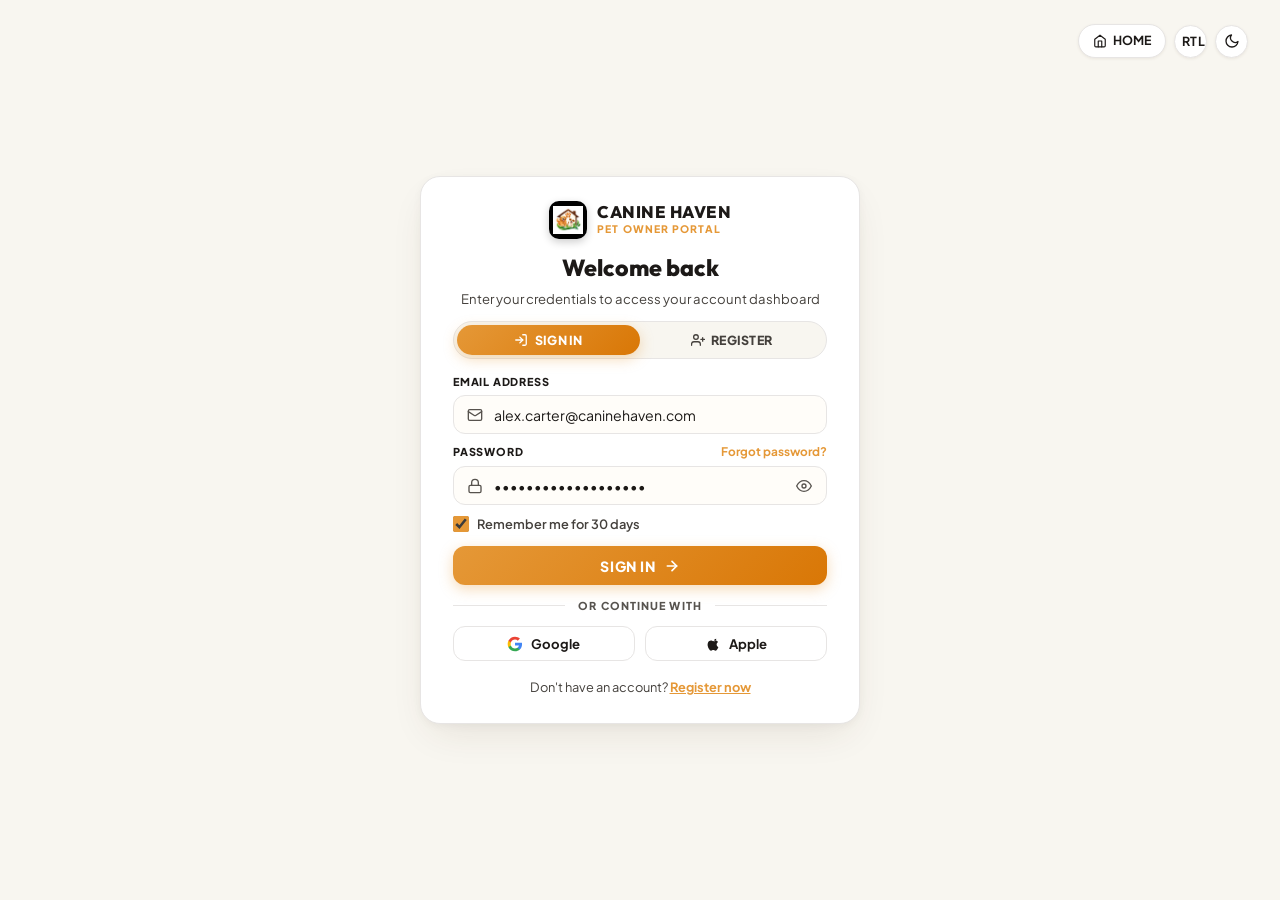
==== login.html @ 54b72112 "first commit" ====
<!DOCTYPE html>
<html lang="en">
<head>
  <meta charset="UTF-8">
  <meta name="viewport" content="width=device-width, initial-scale=1.0">
  <title>Pet Owner Login | Canine Haven Dog Daycare &amp; Boarding Facility</title>
  <meta name="description" content="Log in to the Canine Haven Pet Parent Portal to book daycare and boarding dates, view live webcams, track daily activity updates, and manage payments.">
  <link rel="icon" type="image/png" href="assets/images/logo/favicon.png">

  <!-- Google Fonts -->
  <link rel="preconnect" href="https://fonts.googleapis.com">
  <link rel="preconnect" href="https://fonts.gstatic.com" crossorigin>
  <link href="https://fonts.googleapis.com/css2?family=Outfit:wght@400;500;600;700;800&family=Plus+Jakarta+Sans:wght@400;500;600;700&display=swap" rel="stylesheet">

  <!-- Stylesheets -->
  <link rel="stylesheet" href="assets/css/style.css">
  <link rel="stylesheet" href="assets/css/responsive.css">
</head>
<body class="login-page-body">

  <!-- ==============================================================
       BRANDED PAGE LOADER (Matching Home 1 Exactly)
       ============================================================== -->
  <div id="pageLoader" class="page-loader" aria-hidden="true">
    <div class="loader-inner">
      <div class="loader-logo-wrap">
        <img src="assets/images/logo/logo.png" alt="Canine Haven Brand Logo" class="loader-logo" width="90" height="90">
        <div class="loader-spinner"></div>
      </div>
      <h2 class="loader-title">Canine Haven</h2>
      <p class="loader-subtitle">Pet Owner Portal</p>
    </div>
  </div>

  <!-- Top Right Utility Navigation Pills (Matches Reference Screenshot 1) -->
  <aside class="login-top-bar" aria-label="Quick Navigation">
    <a href="index.html" class="auth-nav-pill" id="loginHomeBtn" aria-label="Return to Homepage">
      <svg viewBox="0 0 24 24" fill="none" stroke="currentColor" stroke-width="2" stroke-linecap="round" stroke-linejoin="round" aria-hidden="true">
        <path d="M3 9l9-7 9 7v11a2 2 0 0 1-2 2H5a2 2 0 0 1-2-2z"></path>
        <polyline points="9 22 9 12 15 12 15 22"></polyline>
      </svg>
      <span>HOME</span>
    </a>
    <button type="button" class="auth-nav-pill rtl-toggle-btn" id="loginRtlToggleBtn" aria-label="Toggle RTL layout direction">
      <svg viewBox="0 0 24 24" fill="none" stroke="currentColor" stroke-width="2" stroke-linecap="round" stroke-linejoin="round" aria-hidden="true">
        <polyline points="16 3 21 8 16 13"></polyline>
        <line x1="21" y1="8" x2="9" y2="8"></line>
        <polyline points="8 21 3 16 8 11"></polyline>
        <line x1="3" y1="16" x2="15" y2="16"></line>
      </svg>
      <span>RTL</span>
    </button>
    <button type="button" class="auth-nav-pill theme-toggle-btn auth-theme-toggle" id="loginThemeToggleBtn" aria-label="Toggle dark mode" aria-pressed="false">
      <svg class="theme-icon icon-sun" viewBox="0 0 24 24" fill="none" stroke="currentColor" stroke-width="2" stroke-linecap="round" stroke-linejoin="round" aria-hidden="true">
        <circle cx="12" cy="12" r="5"></circle>
        <line x1="12" y1="1" x2="12" y2="3"></line>
        <line x1="12" y1="21" x2="12" y2="23"></line>
        <line x1="4.22" y1="4.22" x2="5.64" y2="5.64"></line>
        <line x1="18.36" y1="18.36" x2="19.78" y2="19.78"></line>
        <line x1="1" y1="12" x2="3" y2="12"></line>
        <line x1="21" y1="12" x2="23" y2="12"></line>
      </svg>
      <svg class="theme-icon icon-moon" viewBox="0 0 24 24" fill="none" stroke="currentColor" stroke-width="2" stroke-linecap="round" stroke-linejoin="round" aria-hidden="true">
        <path d="M21 12.79A9 9 0 1 1 11.21 3 7 7 0 0 0 21 12.79z"></path>
      </svg>
    </button>
  </aside>

  <!-- Centered Login Card (Matching Screenshot 1 Model with Canine Haven Theme) -->
  <main class="login-card-container">
    
    <!-- Brand Header -->
    <a href="index.html" class="login-brand-header" aria-label="Canine Haven Homepage">
      <div class="login-brand-icon-wrap">
        <img src="assets/images/logo/logo.png" alt="Canine Haven Brand Logo">
      </div>
      <div class="login-brand-titles">
        <span class="login-brand-name">CANINE HAVEN</span>
        <span class="login-brand-tag">PET OWNER PORTAL</span>
      </div>
    </a>

    <!-- Titles -->
    <h1 class="login-main-title">Welcome back</h1>
    <p class="login-sub-text">Enter your credentials to access your account dashboard</p>

    <!-- Segmented Mode Switcher (Sign In / Register) -->
    <div class="auth-segmented-switcher" role="tablist" aria-label="Authentication Type">
      <button type="button" class="auth-tab-btn active" id="tabSignIn" role="tab" aria-selected="true" aria-controls="panelSignIn">
        <svg viewBox="0 0 24 24" fill="none" stroke="currentColor" stroke-width="2.2" stroke-linecap="round" stroke-linejoin="round" aria-hidden="true">
          <path d="M15 3h4a2 2 0 0 1 2 2v14a2 2 0 0 1-2 2h-4"></path>
          <polyline points="10 17 15 12 10 7"></polyline>
          <line x1="15" y1="12" x2="3" y2="12"></line>
        </svg>
        <span>SIGN IN</span>
      </button>
      <button type="button" class="auth-tab-btn" id="tabRegister" role="tab" aria-selected="false" aria-controls="panelRegister">
        <svg viewBox="0 0 24 24" fill="none" stroke="currentColor" stroke-width="2.2" stroke-linecap="round" stroke-linejoin="round" aria-hidden="true">
          <path d="M16 21v-2a4 4 0 0 0-4-4H5a4 4 0 0 0-4 4v2"></path>
          <circle cx="8.5" cy="7" r="4"></circle>
          <line x1="20" y1="8" x2="20" y2="14"></line>
          <line x1="23" y1="11" x2="17" y2="11"></line>
        </svg>
        <span>REGISTER</span>
      </button>
    </div>

    <!-- 1. SIGN IN FORM PANEL -->
    <div class="auth-form-panel" id="panelSignIn" role="tabpanel" aria-labelledby="tabSignIn">
      <form id="loginForm" action="dashboard.html" method="get">
        
        <!-- Email Input -->
        <div class="auth-field-group">
          <label for="loginEmail" class="auth-field-label">EMAIL ADDRESS</label>
          <div class="auth-input-container">
            <span class="auth-input-icon">
              <svg viewBox="0 0 24 24" fill="none" stroke="currentColor" stroke-width="2" stroke-linecap="round" stroke-linejoin="round" aria-hidden="true">
                <rect x="2" y="4" width="20" height="16" rx="2"></rect>
                <path d="m22 7-8.97 5.7a1.94 1.94 0 0 1-2.06 0L2 7"></path>
              </svg>
            </span>
            <input type="email" id="loginEmail" name="email" class="auth-text-input" placeholder="parent@caninehaven.com" value="alex.carter@caninehaven.com" required autocomplete="email">
          </div>
        </div>

        <!-- Password Input -->
        <div class="auth-field-group" style="margin-top: 0.55rem;">
          <div class="auth-label-row">
            <label for="loginPassword" class="auth-field-label">PASSWORD</label>
            <a href="#forgot" class="auth-field-link" id="forgotPwLink">Forgot password?</a>
          </div>
          <div class="auth-input-container">
            <span class="auth-input-icon">
              <svg viewBox="0 0 24 24" fill="none" stroke="currentColor" stroke-width="2" stroke-linecap="round" stroke-linejoin="round" aria-hidden="true">
                <rect x="3" y="11" width="18" height="11" rx="2" ry="2"></rect>
                <path d="M7 11V7a5 5 0 0 1 10 0v4"></path>
              </svg>
            </span>
            <input type="password" id="loginPassword" name="password" class="auth-text-input" placeholder="••••••••••••" value="goldenRetriever2026" required autocomplete="current-password">
            <button type="button" class="auth-pw-toggle-btn" id="togglePasswordBtn" aria-label="Toggle password visibility">
              <svg viewBox="0 0 24 24" fill="none" stroke="currentColor" stroke-width="2" stroke-linecap="round" stroke-linejoin="round" aria-hidden="true">
                <path d="M1 12s4-8 11-8 11 8 11 8-4 8-11 8-11-8-11-8z"></path>
                <circle cx="12" cy="12" r="3"></circle>
              </svg>
            </button>
          </div>
        </div>

        <!-- Remember Me Checkbox -->
        <div style="margin-top: 0.55rem; margin-bottom: 0.75rem;">
          <label class="auth-remember-row">
            <input type="checkbox" id="rememberMeCheckbox" checked>
            <span>Remember me for 30 days</span>
          </label>
        </div>

        <!-- Submit Button -->
        <button type="submit" class="btn-auth-primary-submit" id="submitLoginBtn">
          <span>SIGN IN</span>
          <svg viewBox="0 0 24 24" fill="none" stroke="currentColor" stroke-width="2.5" stroke-linecap="round" stroke-linejoin="round" aria-hidden="true">
            <line x1="5" y1="12" x2="19" y2="12"></line>
            <polyline points="12 5 19 12 12 19"></polyline>
          </svg>
        </button>

      </form>

      <!-- OR CONTINUE WITH Divider -->
      <div class="auth-divider-line">
        <span>OR CONTINUE WITH</span>
      </div>

      <!-- Social Login Buttons -->
      <div class="auth-social-row">
        <button type="button" class="btn-auth-social" id="btnGoogleAuth" onclick="window.location.href='dashboard.html'">
          <svg viewBox="0 0 24 24" aria-hidden="true">
            <path fill="#4285F4" d="M22.56 12.25c0-.78-.07-1.53-.2-2.25H12v4.26h5.92c-.26 1.37-1.04 2.53-2.21 3.31v2.77h3.57c2.08-1.92 3.28-4.74 3.28-8.09z"/>
            <path fill="#34A853" d="M12 23c2.97 0 5.46-.98 7.28-2.66l-3.57-2.77c-.98.66-2.23 1.06-3.71 1.06-2.86 0-5.29-1.93-6.16-4.53H2.18v2.84C3.99 20.53 7.7 23 12 23z"/>
            <path fill="#FBBC05" d="M5.84 14.09c-.22-.66-.35-1.36-.35-2.09s.13-1.43.35-2.09V7.06H2.18C1.43 8.55 1 10.22 1 12s.43 3.45 1.18 4.94l2.85-2.22.81-.63z"/>
            <path fill="#EA4335" d="M12 5.38c1.62 0 3.06.56 4.21 1.64l3.15-3.15C17.45 2.09 14.97 1 12 1 7.7 1 3.99 3.47 2.18 7.06l3.66 2.84c.87-2.6 3.3-4.52 6.16-4.52z"/>
          </svg>
          <span>Google</span>
        </button>
        <button type="button" class="btn-auth-social" id="btnAppleAuth" onclick="window.location.href='dashboard.html'">
          <svg viewBox="0 0 24 24" fill="currentColor" aria-hidden="true">
            <path d="M18.71 19.5c-.83 1.24-1.71 2.45-3.05 2.47-1.34.03-1.77-.79-3.29-.79-1.53 0-2 .77-3.27.82-1.31.05-2.3-1.32-3.14-2.53C4.25 17 2.94 12.45 4.7 9.39c.87-1.52 2.43-2.48 4.12-2.51 1.28-.02 2.5.87 3.29.87.78 0 2.26-1.07 3.81-.91.65.03 2.47.26 3.64 1.98-.09.06-2.17 1.28-2.15 3.81.03 3.02 2.65 4.03 2.68 4.04-.03.07-.42 1.44-1.38 2.83M15.97 6.84c.62-.75 1.04-1.8 0.93-2.84-.9.04-1.99.6-2.63 1.35-.57.65-1.07 1.72-.94 2.74 1 .08 2.02-.5 2.64-1.25z"/>
          </svg>
          <span>Apple</span>
        </button>
      </div>

      <!-- Bottom Prompt -->
      <div style="text-align: center;">
        <span class="auth-switch-footer-text">Don't have an account? </span>
        <button type="button" class="auth-switch-link" id="toRegisterLink">Register now</button>
      </div>

    </div>

    <!-- 2. REGISTER FORM PANEL -->
    <div class="auth-form-panel is-hidden" id="panelRegister" role="tabpanel" aria-labelledby="tabRegister">
      <form id="registerForm" action="dashboard.html" method="get">
        
        <!-- Parent Full Name -->
        <div class="auth-field-group">
          <label for="regFullName" class="auth-field-label">YOUR FULL NAME</label>
          <div class="auth-input-container">
            <span class="auth-input-icon">
              <svg viewBox="0 0 24 24" fill="none" stroke="currentColor" stroke-width="2" stroke-linecap="round" stroke-linejoin="round" aria-hidden="true">
                <path d="M20 21v-2a4 4 0 0 0-4-4H8a4 4 0 0 0-4 4v2"></path>
                <circle cx="12" cy="7" r="4"></circle>
              </svg>
            </span>
            <input type="text" id="regFullName" name="fullName" class="auth-text-input" placeholder="Alex Carter" value="Alex Carter" required>
          </div>
        </div>

        <!-- Pet Name & Breed -->
        <div class="auth-field-group" style="margin-top: 0.55rem;">
          <label for="regPetDetails" class="auth-field-label">DOG'S NAME &amp; BREED</label>
          <div class="auth-input-container">
            <span class="auth-input-icon">
              <svg viewBox="0 0 24 24" fill="none" stroke="currentColor" stroke-width="2" stroke-linecap="round" stroke-linejoin="round" aria-hidden="true">
                <circle cx="12" cy="12" r="10"></circle>
                <path d="m8 14 2 2 4-4"></path>
              </svg>
            </span>
            <input type="text" id="regPetDetails" name="petDetails" class="auth-text-input" placeholder="e.g. Max (Golden Retriever)" value="Max (Golden Retriever)" required>
          </div>
        </div>

        <!-- Email Address -->
        <div class="auth-field-group" style="margin-top: 0.55rem;">
          <label for="regEmail" class="auth-field-label">EMAIL ADDRESS</label>
          <div class="auth-input-container">
            <span class="auth-input-icon">
              <svg viewBox="0 0 24 24" fill="none" stroke="currentColor" stroke-width="2" stroke-linecap="round" stroke-linejoin="round" aria-hidden="true">
                <rect x="2" y="4" width="20" height="16" rx="2"></rect>
                <path d="m22 7-8.97 5.7a1.94 1.94 0 0 1-2.06 0L2 7"></path>
              </svg>
            </span>
            <input type="email" id="regEmail" name="email" class="auth-text-input" placeholder="alex.carter@caninehaven.com" value="alex.carter@caninehaven.com" required>
          </div>
        </div>

        <!-- Create Password -->
        <div class="auth-field-group" style="margin-top: 0.55rem;">
          <label for="regPassword" class="auth-field-label">CREATE PASSWORD</label>
          <div class="auth-input-container">
            <span class="auth-input-icon">
              <svg viewBox="0 0 24 24" fill="none" stroke="currentColor" stroke-width="2" stroke-linecap="round" stroke-linejoin="round" aria-hidden="true">
                <rect x="3" y="11" width="18" height="11" rx="2" ry="2"></rect>
                <path d="M7 11V7a5 5 0 0 1 10 0v4"></path>
              </svg>
            </span>
            <input type="password" id="regPassword" name="password" class="auth-text-input" placeholder="Minimum 8 characters" value="goldenRetriever2026" required>
          </div>
        </div>

        <!-- Agreement Checkbox -->
        <div style="margin-top: 0.55rem; margin-bottom: 0.75rem;">
          <label class="auth-remember-row">
            <input type="checkbox" id="regTermsCheckbox" checked required>
            <span>I accept Canine Haven Safety &amp; Biosecurity Protocols</span>
          </label>
        </div>

        <!-- Submit Button -->
        <button type="submit" class="btn-auth-primary-submit" id="submitRegisterBtn">
          <span>CREATE ACCOUNT</span>
          <svg viewBox="0 0 24 24" fill="none" stroke="currentColor" stroke-width="2.5" stroke-linecap="round" stroke-linejoin="round" aria-hidden="true">
            <line x1="5" y1="12" x2="19" y2="12"></line>
            <polyline points="12 5 19 12 12 19"></polyline>
          </svg>
        </button>

      </form>

      <!-- Bottom Prompt -->
      <div style="text-align: center; margin-top: 0.65rem;">
        <span class="auth-switch-footer-text">Already registered? </span>
        <button type="button" class="auth-switch-link" id="toSignInLink">Sign in here</button>
      </div>

    </div>

  </main>

  <!-- Global Master JavaScript -->
  <script src="assets/js/main.js"></script>
</body>
</html>
---- assets/css/style.css ----
/* ==========================================================================
   CANINE HAVEN - DOG DAYCARE & BOARDING FACILITY
   Global Design System & Core Styles
   ========================================================================== */

/* --- Custom Variables & Palette --- */
:root {
  /* Brand Core Palette (Derived from official logo) */
  --color-primary: #e59837;
  --color-primary-hover: #d97706;
  --color-primary-light: #fef3c7;
  --color-primary-dark: #b45309;

  --color-secondary: #16a34a;
  --color-secondary-hover: #15803d;
  --color-secondary-light: #dcfce7;
  --color-secondary-dark: #14532d;

  --color-bark: #4a2e1b;
  --color-bark-light: #6b4329;
  --color-bark-dark: #2e1b10;

  /* Neutrals (Light Mode) */
  --bg-page: #fffdf9;
  --bg-surface: #ffffff;
  --bg-surface-alt: #f8f6f0;
  --bg-card: #ffffff;
  --bg-glass: rgba(255, 253, 249, 0.92);

  --text-main: #1c1917;
  --text-muted: #44403c;
  --text-subtle: #57534e;
  --text-inverse: #ffffff;

  --border-light: #e7e5e4;
  --border-subtle: #f5f5f4;
  --border-focus: #e59837;

  /* Shadows */
  --shadow-sm: 0 1px 3px 0 rgba(74, 46, 27, 0.08);
  --shadow-md: 0 4px 16px -2px rgba(74, 46, 27, 0.1), 0 2px 6px -1px rgba(0, 0, 0, 0.04);
  --shadow-lg: 0 12px 28px -4px rgba(74, 46, 27, 0.14), 0 6px 12px -2px rgba(0, 0, 0, 0.06);

  /* Container & Layout Uniformity */
  --container-max-width: 1220px;
  --container-px: 1.5rem;

  /* Dimensions & Spacing */
  --header-height: 68px;
  --radius-sm: 8px;
  --radius-md: 12px;
  --radius-lg: 20px;
  --radius-xl: 28px;
  --radius-full: 9999px;

  /* Typography */
  --font-body: 'Plus Jakarta Sans', system-ui, -apple-system, BlinkMacSystemFont, 'Segoe UI', Roboto, sans-serif;
  --font-heading: 'Outfit', 'Plus Jakarta Sans', system-ui, sans-serif;

  --transition-fast: 0.15s ease;
  --transition-normal: 0.25s ease;
  --transition-smooth: 0.4s cubic-bezier(0.16, 1, 0.3, 1);
}

/* ==========================================================================
   MANDATORY DARK MODE (Must be strictly #000000 background)
   ========================================================================== */
html[data-theme="dark"],
body.dark {
  --bg-page: #000000;
  --bg-surface: #000000;
  --bg-surface-alt: #0a0a0a;
  --bg-card: #0a0a0a;
  --bg-glass: rgba(0, 0, 0, 0.92);

  --text-main: #ffffff;
  --text-muted: #f4f4f5;
  --text-subtle: #d4d4d8;
  --text-inverse: #000000;

  --border-light: #262626;
  --border-subtle: #171717;
  --border-focus: #f59e0b;

  --shadow-sm: 0 1px 3px 0 rgba(0, 0, 0, 0.9);
  --shadow-md: 0 4px 18px rgba(0, 0, 0, 0.95);
  --shadow-lg: 0 12px 36px rgba(0, 0, 0, 0.98);
}

/* CSS Reset & Base */
*,
*::before,
*::after {
  box-sizing: border-box;
  margin: 0;
  padding: 0;
  -webkit-tap-highlight-color: transparent;
}

html {
  font-size: 16px;
  scroll-behavior: smooth;
  -webkit-text-size-adjust: 100%;
  -webkit-tap-highlight-color: transparent;
}

body {
  font-family: var(--font-body);
  background-color: var(--bg-page);
  color: var(--text-main);
  line-height: 1.6;
  min-height: 100vh;
  display: flex;
  flex-direction: column;
  overflow-x: hidden;
  transition: background-color var(--transition-normal), color var(--transition-normal);
  -webkit-tap-highlight-color: transparent;
}

img,
svg {
  display: block;
  max-width: 100%;
  height: auto;
}

a {
  color: inherit;
  text-decoration: none;
  -webkit-tap-highlight-color: transparent;
  outline: none;
  transition: color var(--transition-fast), background-color var(--transition-fast), border-color var(--transition-fast);
}

a:focus {
  outline: none;
}

button {
  font-family: inherit;
  background: none;
  border: none;
  cursor: pointer;
  color: inherit;
  outline: none;
  -webkit-tap-highlight-color: transparent;
}

button:focus,
button:active {
  outline: none !important;
  box-shadow: none;
  -webkit-tap-highlight-color: transparent !important;
}

ul,
ol {
  list-style: none;
}

:focus-visible {
  outline: 2px solid var(--border-focus);
  outline-offset: 3px;
}

/* Layout Container (Identical across Header, All Sections, and Footer) */
.container {
  width: 100%;
  max-width: var(--container-max-width);
  margin-left: auto;
  margin-right: auto;
  padding-left: var(--container-px);
  padding-right: var(--container-px);
}

/* Section Header Typography Helpers */
.section-tag {
  display: inline-flex;
  align-items: center;
  justify-content: center;
  width: fit-content;
  max-width: fit-content;
  gap: 0.4rem;
  padding: 0.35rem 0.85rem;
  border-radius: var(--radius-full);
  font-size: 0.8rem;
  font-weight: 700;
  text-transform: uppercase;
  letter-spacing: 0.08em;
  background-color: rgba(229, 152, 55, 0.12);
  color: var(--color-primary);
  border: 1px solid rgba(229, 152, 55, 0.25);
  margin-bottom: 0.75rem;
  white-space: nowrap;
}

.text-center .section-tag,
.section-header.text-center .section-tag,
.section-header-center .section-tag,
.center-content .section-tag {
  align-self: center !important;
  margin-left: auto !important;
  margin-right: auto !important;
}

.section-tag.green {
  background-color: rgba(22, 163, 74, 0.12);
  color: var(--color-secondary);
  border-color: rgba(22, 163, 74, 0.25);
}

.section-title {
  font-family: var(--font-heading);
  font-size: clamp(1.85rem, 3.2vw, 2.75rem);
  font-weight: 800;
  line-height: 1.2;
  color: var(--text-main);
  letter-spacing: -0.02em;
  margin-bottom: 0.75rem;
}

.section-desc {
  font-size: 1.05rem;
  color: var(--text-muted);
  line-height: 1.65;
  max-width: 620px;
}

/* Buttons */
.btn-primary {
  display: inline-flex;
  align-items: center;
  justify-content: center;
  gap: 0.5rem;
  padding: 0.75rem 1.6rem;
  font-size: 0.95rem;
  font-weight: 700;
  border-radius: var(--radius-full);
  background-color: var(--color-primary);
  color: #ffffff;
  border: 1px solid transparent;
  transition: all var(--transition-fast);
  box-shadow: 0 4px 12px rgba(229, 152, 55, 0.3);
}

.btn-primary:hover {
  background-color: var(--color-primary-hover);
  transform: translateY(-2px);
  box-shadow: 0 6px 18px rgba(229, 152, 55, 0.45);
}

.btn-secondary {
  display: inline-flex;
  align-items: center;
  justify-content: center;
  gap: 0.5rem;
  padding: 0.75rem 1.5rem;
  font-size: 0.95rem;
  font-weight: 700;
  border-radius: var(--radius-full);
  background-color: var(--bg-surface);
  color: var(--text-main);
  border: 1.5px solid var(--border-light);
  transition: all var(--transition-fast);
}

.btn-secondary:hover {
  border-color: var(--color-primary);
  color: var(--color-primary);
  background-color: rgba(229, 152, 55, 0.06);
  transform: translateY(-2px);
}

/* ==========================================================================
   PAGE LOADER
   ========================================================================== */
.page-loader {
  position: fixed;
  inset: 0;
  z-index: 9999;
  background-color: var(--bg-page);
  display: flex;
  flex-direction: column;
  align-items: center;
  justify-content: center;
  transition: opacity 0.4s ease, visibility 0.4s ease;
}

.page-loader.fade-out {
  opacity: 0;
  visibility: hidden;
  pointer-events: none;
}

.loader-inner {
  display: flex;
  flex-direction: column;
  align-items: center;
  text-align: center;
  gap: 1rem;
}

.loader-logo-wrap {
  position: relative;
  width: 90px;
  height: 90px;
}

.loader-logo {
  width: 100%;
  height: 100%;
  object-fit: contain;
  animation: loaderPulse 1.8s ease-in-out infinite;
}

.loader-spinner {
  position: absolute;
  inset: -6px;
  border: 3px solid rgba(229, 152, 55, 0.15);
  border-top-color: var(--color-primary);
  border-radius: 50%;
  animation: loaderSpin 1s linear infinite;
}

.loader-title {
  font-family: var(--font-heading);
  font-size: 1.25rem;
  font-weight: 800;
  color: var(--text-main);
  letter-spacing: -0.01em;
}

.loader-subtitle {
  font-size: 0.8rem;
  color: var(--text-muted);
  font-weight: 600;
  letter-spacing: 0.05em;
  text-transform: uppercase;
}

@keyframes loaderPulse {

  0%,
  100% {
    transform: scale(1);
  }

  50% {
    transform: scale(1.06);
  }
}

@keyframes loaderSpin {
  to {
    transform: rotate(360deg);
  }
}

/* ==========================================================================
   FIXED SLIM HEADER (Compact, Single-Line, Desktop + Mobile)
   ========================================================================== */
.site-header {
  position: fixed;
  top: 0;
  left: 0;
  right: 0;
  height: var(--header-height);
  background-color: var(--bg-glass);
  backdrop-filter: blur(12px);
  -webkit-backdrop-filter: blur(12px);
  border-bottom: 1px solid var(--border-light);
  z-index: 1000;
  transition: background-color var(--transition-normal), border-color var(--transition-normal), box-shadow var(--transition-normal);
}

.site-header.scrolled {
  box-shadow: var(--shadow-sm);
}

.header-container {
  display: flex;
  align-items: center;
  justify-content: space-between;
  height: 100%;
  gap: 1rem;
  max-width: 1240px;
}

/* Brand Identity */
.brand-identity {
  display: flex;
  align-items: center;
  gap: 0.65rem;
  flex-shrink: 0;
}

.brand-logo-img {
  width: 40px;
  height: 40px;
  object-fit: contain;
  border-radius: 8px;
}

.brand-text {
  display: flex;
  flex-direction: column;
}

.brand-name {
  font-family: var(--font-heading);
  font-size: 1.12rem;
  font-weight: 800;
  line-height: 1.15;
  color: var(--text-main);
  white-space: nowrap;
}

.brand-tagline {
  font-size: 0.66rem;
  font-weight: 700;
  color: var(--color-primary);
  text-transform: uppercase;
  letter-spacing: 0.06em;
  white-space: nowrap;
}

/* Navigation - Exactly 6 items on 1 line */
.primary-nav {
  display: flex;
  align-items: center;
}

.nav-list {
  display: flex;
  align-items: center;
  gap: 0.2rem;
  white-space: nowrap;
}

.nav-link {
  font-size: 0.88rem;
  font-weight: 600;
  color: var(--text-muted);
  padding: 0.45rem 0.65rem;
  border-radius: var(--radius-sm);
  display: inline-flex;
  align-items: center;
  gap: 0.25rem;
  transition: color var(--transition-fast), background-color var(--transition-fast);
}

.nav-link:hover,
.nav-link.active {
  color: var(--color-primary-dark);
  background-color: rgba(229, 152, 55, 0.08);
}

html[data-theme="dark"] .nav-link:hover,
html[data-theme="dark"] .nav-link.active {
  color: var(--color-primary);
  background-color: rgba(229, 152, 55, 0.15);
}

/* Home Click-Only Dropdown */
.nav-item-dropdown {
  position: relative;
}

.dropdown-trigger {
  font-size: 0.88rem;
  font-weight: 600;
  color: var(--text-muted);
  padding: 0.45rem 0.65rem;
  border-radius: var(--radius-sm);
  display: inline-flex;
  align-items: center;
  gap: 0.3rem;
  transition: color var(--transition-fast), background-color var(--transition-fast);
}

.dropdown-trigger:hover,
.dropdown-trigger[aria-expanded="true"],
.dropdown-trigger.active {
  color: var(--color-primary-dark);
  background-color: rgba(229, 152, 55, 0.08);
  font-weight: 700;
}

.dropdown-trigger.active {
  color: var(--color-primary);
}

.dropdown-trigger.active .dropdown-chevron {
  color: var(--color-primary);
}

html[data-theme="dark"] .dropdown-trigger:hover,
html[data-theme="dark"] .dropdown-trigger[aria-expanded="true"],
html[data-theme="dark"] .dropdown-trigger.active {
  color: var(--color-primary);
  background-color: rgba(229, 152, 55, 0.15);
  font-weight: 700;
}

html[data-theme="dark"] .dropdown-trigger.active .dropdown-chevron {
  color: var(--color-primary);
}

.dropdown-chevron {
  width: 14px;
  height: 14px;
  stroke-width: 2.5;
  transition: transform var(--transition-fast);
}

.dropdown-trigger[aria-expanded="true"] .dropdown-chevron {
  transform: rotate(180deg);
}

.dropdown-menu {
  position: absolute;
  top: calc(100% + 8px);
  left: 0;
  min-width: 210px;
  background-color: var(--bg-card);
  border: 1px solid var(--border-light);
  border-radius: var(--radius-md);
  box-shadow: var(--shadow-lg);
  padding: 0.5rem;
  opacity: 0;
  visibility: hidden;
  transform: translateY(6px);
  transition: opacity var(--transition-fast), transform var(--transition-fast), visibility var(--transition-fast);
  z-index: 1010;
}

.dropdown-menu.is-open {
  opacity: 1;
  visibility: visible;
  transform: translateY(0);
}

.dropdown-item {
  display: flex;
  align-items: center;
  justify-content: space-between;
  padding: 0.6rem 0.85rem;
  font-size: 0.875rem;
  font-weight: 600;
  color: var(--text-main);
  border-radius: var(--radius-sm);
  transition: background-color var(--transition-fast), color var(--transition-fast);
}

.dropdown-item:hover,
.dropdown-item.active {
  background-color: rgba(229, 152, 55, 0.1);
  color: var(--color-primary);
  font-weight: 700;
}

html[data-theme="dark"] .dropdown-item:hover,
html[data-theme="dark"] .dropdown-item.active {
  background-color: rgba(229, 152, 55, 0.2);
  color: #fbbf24;
}

.dropdown-item .badge {
  font-size: 0.7rem;
  font-weight: 700;
  padding: 0.15rem 0.45rem;
  border-radius: 4px;
  background-color: var(--color-secondary-light);
  color: var(--color-secondary-dark);
}

html[data-theme="dark"] .dropdown-item .badge {
  background-color: rgba(22, 163, 74, 0.25);
  color: #4ade80;
}

/* Header Actions */
.header-actions {
  display: flex;
  align-items: center;
  gap: 0.45rem;
  flex-shrink: 0;
}

.theme-toggle-btn,
.rtl-toggle-btn {
  display: inline-flex;
  align-items: center;
  justify-content: center;
  width: 35px;
  height: 35px;
  border-radius: var(--radius-full);
  border: 1px solid var(--border-light);
  background-color: var(--bg-surface);
  color: var(--text-main);
  cursor: pointer;
  outline: none;
  -webkit-tap-highlight-color: transparent;
  transition: all var(--transition-fast);
  flex-shrink: 0;
  padding: 0;
}

.theme-toggle-btn:focus,
.theme-toggle-btn:active,
.rtl-toggle-btn:focus,
.rtl-toggle-btn:active {
  outline: none !important;
  box-shadow: none !important;
  -webkit-tap-highlight-color: transparent !important;
}

.theme-toggle-btn:hover,
.rtl-toggle-btn:hover {
  border-color: var(--color-primary);
  color: var(--color-primary);
  background-color: rgba(229, 152, 55, 0.08);
}

.rtl-toggle-btn {
  font-size: 0.75rem;
  font-weight: 800;
  letter-spacing: 0.05em;
}

.theme-icon {
  width: 18px;
  height: 18px;
}

.icon-sun {
  display: none;
}

.icon-moon {
  display: block;
}

html[data-theme="dark"] .icon-sun {
  display: block;
}

html[data-theme="dark"] .icon-moon {
  display: none;
}

/* Login Button (Compact Secondary Pill) */
.btn-login {
  display: inline-flex;
  align-items: center;
  gap: 0.35rem;
  padding: 0.35rem 0.72rem;
  height: 34px;
  font-size: 0.8rem;
  font-weight: 600;
  border-radius: var(--radius-full);
  background-color: var(--bg-surface-alt);
  color: var(--text-main);
  border: 1px solid var(--border-light);
  transition: all var(--transition-fast);
  white-space: nowrap;
  text-decoration: none;
  flex-shrink: 0;
}

.btn-login:hover {
  background-color: var(--border-light);
  color: var(--color-primary-dark);
  border-color: var(--color-primary-light);
  transform: translateY(-1px);
}

html[data-theme="dark"] .btn-login {
  background-color: rgba(255, 255, 255, 0.06);
  border-color: rgba(255, 255, 255, 0.12);
  color: #ffffff;
}

html[data-theme="dark"] .btn-login:hover {
  background-color: rgba(255, 255, 255, 0.12);
  color: var(--color-primary);
  border-color: var(--color-primary);
}

.btn-login svg {
  width: 14px;
  height: 14px;
  color: var(--color-primary);
}

/* Primary Header CTA Button ("Book a Stay") */
.btn-header-cta {
  display: inline-flex;
  align-items: center;
  gap: 0.4rem;
  padding: 0.4rem 0.95rem;
  height: 35px;
  font-size: 0.82rem;
  font-weight: 700;
  border-radius: var(--radius-full);
  background-color: var(--color-primary);
  color: #ffffff;
  border: 1px solid transparent;
  transition: all var(--transition-fast);
  white-space: nowrap;
  text-decoration: none;
  box-shadow: 0 2px 8px rgba(229, 152, 55, 0.28);
  flex-shrink: 0;
}

.btn-header-cta:hover {
  background-color: var(--color-primary-hover);
  color: #ffffff;
  transform: translateY(-1px);
  box-shadow: 0 4px 12px rgba(229, 152, 55, 0.42);
}

.btn-header-cta svg {
  width: 15px;
  height: 15px;
}

/* Mobile Toggle Hamburger Button */
.mobile-menu-btn {
  display: none;
  align-items: center;
  justify-content: center;
  width: 40px;
  height: 40px;
  border-radius: var(--radius-md);
  border: 1px solid var(--border-light);
  background-color: var(--bg-surface);
  color: var(--text-main);
  cursor: pointer;
  outline: none;
  -webkit-tap-highlight-color: transparent;
  -webkit-touch-callout: none;
  user-select: none;
  -webkit-user-select: none;
  transition: background-color var(--transition-fast), border-color var(--transition-fast), color var(--transition-fast), transform var(--transition-fast);
}

.mobile-menu-btn:focus,
.mobile-menu-btn:focus-visible,
.mobile-menu-btn:active {
  outline: none !important;
  box-shadow: none !important;
  -webkit-tap-highlight-color: transparent !important;
}

.mobile-menu-btn:hover {
  background-color: var(--bg-surface-alt);
  border-color: var(--color-primary);
  color: var(--color-primary);
}

.mobile-menu-btn:active {
  background-color: var(--bg-surface-alt);
  transform: scale(0.95);
}

.mobile-menu-btn[aria-expanded="true"] {
  border-color: var(--color-primary);
  color: var(--color-primary);
}

.hamburger-line {
  width: 20px;
  height: 2px;
  background-color: currentColor;
  transition: transform 0.25s ease, opacity 0.25s ease;
  position: relative;
}

.hamburger-line::before,
.hamburger-line::after {
  content: '';
  position: absolute;
  left: 0;
  width: 20px;
  height: 2px;
  background-color: currentColor;
  transition: transform 0.25s ease;
}

.hamburger-line::before {
  top: -6px;
}

.hamburger-line::after {
  bottom: -6px;
}

.mobile-menu-btn[aria-expanded="true"] .hamburger-line {
  background-color: transparent;
}

.mobile-menu-btn[aria-expanded="true"] .hamburger-line::before {
  transform: translateY(6px) rotate(45deg);
}

.mobile-menu-btn[aria-expanded="true"] .hamburger-line::after {
  transform: translateY(-6px) rotate(-45deg);
}

/* ==========================================================================
   MOBILE MENU DRAWER
   ========================================================================== */
.mobile-drawer-backdrop {
  position: fixed;
  inset: 0;
  background-color: rgba(0, 0, 0, 0.65);
  backdrop-filter: blur(4px);
  z-index: 1050;
  opacity: 0;
  visibility: hidden;
  transition: opacity 0.3s ease, visibility 0.3s ease;
}

.mobile-drawer-backdrop.is-open {
  opacity: 1;
  visibility: visible;
}

.mobile-drawer {
  position: fixed;
  top: 0;
  right: 0;
  width: 100%;
  max-width: 320px;
  height: 100%;
  height: 100dvh;
  max-height: 100dvh;
  background-color: var(--bg-surface);
  border-left: 1px solid var(--border-light);
  z-index: 1060;
  display: flex;
  flex-direction: column;
  transform: translateX(100%);
  transition: transform 0.35s cubic-bezier(0.16, 1, 0.3, 1);
  overflow-y: auto;
  overscroll-behavior: contain;
  -webkit-overflow-scrolling: touch;
}

html.menu-open,
body.menu-open {
  overflow: hidden !important;
  touch-action: none;
}

.mobile-drawer.is-open {
  transform: translateX(0);
}

.mobile-drawer-header {
  padding: 0.75rem 1rem;
  border-bottom: 1px solid var(--border-light);
  display: flex;
  align-items: center;
  justify-content: space-between;
  flex-shrink: 0;
}

.mobile-drawer-brand {
  display: flex;
  align-items: center;
  gap: 0.55rem;
}

.mobile-drawer-brand .brand-logo-img {
  width: 32px;
  height: 32px;
}

.mobile-drawer-brand .brand-name {
  font-size: 1rem;
  font-weight: 800;
  line-height: 1.15;
}

.mobile-drawer-brand .brand-tagline {
  font-size: 0.65rem;
  letter-spacing: 0.04em;
  font-weight: 700;
}

.mobile-drawer-close {
  width: 32px;
  height: 32px;
  border-radius: 50%;
  display: flex;
  align-items: center;
  justify-content: center;
  border: 1px solid var(--border-light);
  color: var(--text-muted);
  cursor: pointer;
  outline: none;
  -webkit-tap-highlight-color: transparent;
  transition: all var(--transition-fast);
}

.mobile-drawer-close:focus,
.mobile-drawer-close:active {
  outline: none !important;
  box-shadow: none !important;
  -webkit-tap-highlight-color: transparent !important;
}

.mobile-drawer-close:hover {
  background-color: var(--bg-surface-alt);
  color: var(--color-primary);
  border-color: var(--color-primary);
}

.mobile-drawer-close:active {
  transform: scale(0.92);
}

.mobile-drawer-body {
  padding: 0.65rem 1rem 0.85rem;
  display: flex;
  flex-direction: column;
  justify-content: space-between;
  gap: 0.5rem;
  flex: 1;
  min-height: 0;
}

.mobile-nav-list {
  display: flex;
  flex-direction: column;
  gap: 0.15rem;
  margin: 0;
  padding: 0;
  list-style: none;
}

.mobile-nav-link {
  display: flex;
  align-items: center;
  justify-content: space-between;
  padding: 0.45rem 0.75rem;
  font-size: 0.92rem;
  font-weight: 600;
  color: var(--text-main);
  border-radius: var(--radius-sm);
  transition: background-color var(--transition-fast), color var(--transition-fast);
}

.mobile-nav-link:hover,
.mobile-nav-link.active {
  background-color: rgba(229, 152, 55, 0.1);
  color: var(--color-primary);
}

.mobile-drawer .dash-menu-link {
  display: flex;
  align-items: center;
  justify-content: space-between;
  padding: 0.45rem 0.75rem;
  font-size: 0.88rem;
  font-weight: 700;
  color: var(--text-main);
  border-radius: var(--radius-md);
  text-decoration: none;
  transition: all var(--transition-fast);
}

.mobile-drawer .dash-menu-link:hover,
.mobile-drawer .dash-menu-link.active {
  background-color: rgba(229, 152, 55, 0.12);
  color: var(--color-primary);
}

html[data-theme="dark"] .mobile-drawer .dash-menu-link {
  color: #e5e5e5;
}

html[data-theme="dark"] .mobile-drawer .dash-menu-link:hover,
html[data-theme="dark"] .mobile-drawer .dash-menu-link.active {
  background-color: rgba(229, 152, 55, 0.2);
  color: #fbbf24;
}

.mobile-accordion-header {
  display: flex;
  align-items: center;
  justify-content: space-between;
  width: 100%;
  padding: 0.45rem 0.75rem;
  font-size: 0.92rem;
  font-weight: 600;
  color: var(--text-main);
  border-radius: var(--radius-sm);
  background: transparent;
  border: none;
  cursor: pointer;
  transition: background-color var(--transition-fast), color var(--transition-fast);
}

.mobile-accordion-header:hover,
.mobile-accordion-header.active {
  background-color: rgba(229, 152, 55, 0.1);
  color: var(--color-primary);
  font-weight: 700;
}

.mobile-accordion-header.active .mobile-accordion-chevron {
  color: var(--color-primary);
}

html[data-theme="dark"] .mobile-accordion-header:hover,
html[data-theme="dark"] .mobile-accordion-header.active {
  background-color: rgba(229, 152, 55, 0.2);
  color: #fbbf24;
}

.mobile-accordion-chevron {
  width: 15px;
  height: 15px;
  transition: transform var(--transition-fast);
}

.mobile-accordion-header[aria-expanded="true"] .mobile-accordion-chevron {
  transform: rotate(180deg);
}

.mobile-accordion-content {
  display: none;
  flex-direction: column;
  gap: 0.15rem;
  padding-left: 0.75rem;
  margin-top: 0.15rem;
}

.mobile-accordion-content.is-open {
  display: flex;
}

.mobile-sub-link {
  padding: 0.35rem 0.65rem;
  font-size: 0.85rem;
  font-weight: 500;
  color: var(--text-muted);
  border-radius: var(--radius-sm);
  transition: all var(--transition-fast);
}

.mobile-sub-link:hover,
.mobile-sub-link.active {
  color: var(--color-primary);
  background-color: rgba(229, 152, 55, 0.12);
  font-weight: 700;
}

html[data-theme="dark"] .mobile-sub-link.active {
  color: #fbbf24;
  background-color: rgba(229, 152, 55, 0.2);
}

.mobile-drawer-controls {
  padding-top: 0.5rem;
  border-top: 1px solid var(--border-light);
  display: flex;
  flex-direction: column;
  gap: 0.25rem;
  flex-shrink: 0;
}

.mobile-control-row {
  display: flex;
  align-items: center;
  justify-content: space-between;
  padding: 0.18rem 0;
}

.mobile-control-label {
  font-size: 0.82rem;
  font-weight: 600;
  color: var(--text-muted);
}

.mobile-drawer-controls .theme-toggle-btn {
  width: 32px;
  height: 32px;
  min-height: 32px;
  padding: 0;
}

.mobile-drawer-controls .rtl-toggle-btn {
  min-height: 28px;
  height: 28px;
  padding: 0 0.65rem;
  font-size: 0.75rem;
}

.mobile-drawer-actions {
  display: flex;
  flex-direction: column;
  gap: 0.35rem;
  margin-top: 0.4rem;
}

.mobile-btn-cta {
  width: 100%;
  display: flex;
  align-items: center;
  justify-content: center;
  gap: 0.45rem;
  padding: 0.45rem 0.85rem;
  height: 38px;
  min-height: 38px;
  font-size: 0.88rem;
  font-weight: 700;
  border-radius: var(--radius-md);
  background-color: var(--color-primary);
  color: #ffffff;
  text-decoration: none;
  box-shadow: 0 2px 8px rgba(229, 152, 55, 0.25);
}

.mobile-btn-cta:hover {
  background-color: var(--color-primary-hover);
  color: #ffffff;
}

.mobile-btn-login {
  width: 100%;
  display: flex;
  align-items: center;
  justify-content: center;
  gap: 0.4rem;
  padding: 0.4rem 0.85rem;
  height: 36px;
  min-height: 36px;
  font-size: 0.82rem;
  font-weight: 600;
  border-radius: var(--radius-md);
  background-color: var(--bg-surface-alt);
  border: 1px solid var(--border-light);
  color: var(--text-main);
  text-decoration: none;
}

.mobile-btn-login:hover {
  background-color: var(--border-light);
  color: var(--color-primary);
}

@media (max-height: 720px) {
  .mobile-drawer-header {
    padding: 0.55rem 0.85rem;
  }
  .mobile-drawer-body {
    padding: 0.45rem 0.85rem;
    gap: 0.3rem;
  }
  .mobile-nav-list {
    gap: 0.1rem;
  }
  .mobile-nav-link,
  .mobile-accordion-header {
    padding: 0.32rem 0.65rem;
    font-size: 0.85rem;
  }
  .mobile-drawer-controls {
    padding-top: 0.35rem;
    gap: 0.15rem;
  }
  .mobile-control-row {
    padding: 0.1rem 0;
  }
  .mobile-drawer-actions {
    margin-top: 0.25rem;
    gap: 0.25rem;
  }
  .mobile-btn-cta {
    height: 35px;
    min-height: 35px;
    font-size: 0.82rem;
    padding: 0.35rem 0.75rem;
  }
  .mobile-btn-login {
    height: 32px;
    min-height: 32px;
    font-size: 0.78rem;
    padding: 0.3rem 0.75rem;
  }
}

/* ==========================================================================
   HOME 1: SECTION 1 - HERO SECTION (Asymmetric High Impact)
   ========================================================================== */
.hero-section {
  padding-top: calc(var(--header-height) + 2rem);
  padding-bottom: 3.5rem;
  position: relative;
  overflow: hidden;
}

.hero-grid {
  display: grid;
  grid-template-columns: 1.15fr 0.85fr;
  align-items: center;
  gap: 3rem;
}

.hero-copy {
  display: flex;
  flex-direction: column;
  align-items: flex-start;
}

.hero-badge-live {
  display: inline-flex;
  align-items: center;
  gap: 0.5rem;
  padding: 0.35rem 0.9rem;
  border-radius: var(--radius-full);
  background-color: rgba(22, 163, 74, 0.12);
  color: var(--color-secondary);
  border: 1px solid rgba(22, 163, 74, 0.25);
  font-size: 0.825rem;
  font-weight: 700;
  letter-spacing: 0.04em;
  margin-bottom: 1.25rem;
}

.pulse-dot {
  width: 8px;
  height: 8px;
  border-radius: 50%;
  background-color: var(--color-secondary);
  box-shadow: 0 0 0 0 rgba(22, 163, 74, 0.7);
  animation: pulseDot 2s infinite;
}

@keyframes pulseDot {
  0% {
    transform: scale(0.95);
    box-shadow: 0 0 0 0 rgba(22, 163, 74, 0.7);
  }

  70% {
    transform: scale(1);
    box-shadow: 0 0 0 8px rgba(22, 163, 74, 0);
  }

  100% {
    transform: scale(0.95);
    box-shadow: 0 0 0 0 rgba(22, 163, 74, 0);
  }
}

.hero-title {
  font-family: var(--font-heading);
  font-size: clamp(2.25rem, 4.4vw, 3.6rem);
  font-weight: 800;
  line-height: 1.12;
  letter-spacing: -0.025em;
  color: var(--text-main);
  margin-bottom: 1.25rem;
}

.hero-title .highlight {
  color: var(--color-primary);
}

.hero-subtitle {
  font-size: 1.125rem;
  color: var(--text-muted);
  line-height: 1.6;
  max-width: 540px;
  margin-bottom: 2rem;
}

/* Hero Quick Booking Bar */
.hero-booking-bar {
  width: 100%;
  max-width: 630px;
  background-color: var(--bg-surface);
  border: 1.5px solid var(--border-light);
  border-radius: 20px;
  padding: 0.65rem 0.85rem 0.65rem 1.15rem;
  box-shadow: 0 12px 32px -4px rgba(74, 46, 27, 0.08), 0 4px 12px rgba(0, 0, 0, 0.04);
  display: flex;
  align-items: center;
  justify-content: space-between;
  gap: 0.85rem;
  margin-top: 0.5rem;
  margin-bottom: 2.75rem;
  position: relative;
  z-index: 5;
  transition: box-shadow 0.2s, border-color 0.2s;
}

.hero-booking-bar:hover {
  border-color: rgba(229, 152, 55, 0.4);
  box-shadow: 0 16px 36px -4px rgba(74, 46, 27, 0.12), 0 6px 16px rgba(0, 0, 0, 0.06);
}

html[data-theme="dark"] .hero-booking-bar {
  background-color: #0d0d0d;
  border-color: #262626;
  box-shadow: 0 12px 32px rgba(0, 0, 0, 0.85);
}

html[data-theme="dark"] .hero-booking-bar:hover {
  border-color: #f59e0b;
}

.booking-input-group {
  flex: 1;
  min-width: 0;
  display: flex;
  flex-direction: column;
  justify-content: center;
  padding: 0.35rem 0.85rem 0.35rem 0;
  border-right: 1px solid var(--border-light);
}

.booking-input-group:nth-child(2) {
  padding-left: 0.85rem;
  border-right: none;
}

[dir="rtl"] .booking-input-group {
  border-right: none;
  border-left: 1px solid var(--border-light);
  padding: 0.35rem 0 0.35rem 0.85rem;
}

[dir="rtl"] .booking-input-group:nth-child(2) {
  padding-right: 0.85rem;
  padding-left: 0;
  border-left: none;
}

html[data-theme="dark"] .booking-input-group {
  border-color: #262626;
}

.booking-label {
  font-size: 0.72rem;
  font-weight: 800;
  text-transform: uppercase;
  color: var(--color-primary-hover);
  letter-spacing: 0.06em;
  line-height: 1;
  margin-bottom: 0.35rem;
}

html[data-theme="dark"] .booking-label {
  color: #fbbf24;
}

.booking-select,
.booking-input {
  font-family: var(--font-body);
  font-size: 0.95rem;
  font-weight: 700;
  color: var(--text-main);
  background: transparent;
  border: none;
  outline: none;
  cursor: pointer;
  padding: 0.2rem 1.4rem 0.2rem 0;
  width: 100%;
  white-space: nowrap;
  overflow: hidden;
  text-overflow: ellipsis;
  appearance: none;
  -webkit-appearance: none;
  -moz-appearance: none;
  background-image: url("data:image/svg+xml,%3Csvg xmlns='http://www.w3.org/2000/svg' width='14' height='14' viewBox='0 0 24 24' fill='none' stroke='%23e59837' stroke-width='2.5' stroke-linecap='round' stroke-linejoin='round'%3E%3Cpolyline points='6 9 12 15 18 9'%3E%3C/polyline%3E%3C/svg%3E");
  background-repeat: no-repeat;
  background-position: right 2px center;
  background-size: 13px;
}

[dir="rtl"] .booking-select,
[dir="rtl"] .booking-input {
  padding: 0.2rem 0 0.2rem 1.4rem;
  background-position: left 2px center;
}

.booking-select option {
  background-color: var(--bg-card);
  color: var(--text-main);
  padding: 0.5rem;
}

html[data-theme="dark"] .booking-select option {
  background-color: #171717;
  color: #ffffff;
}

.btn-hero-book {
  flex-shrink: 0;
  height: 50px;
  padding: 0 1.6rem;
  border-radius: 14px;
  background-color: var(--color-primary);
  background-image: linear-gradient(135deg, #f97316 0%, #ea580c 100%);
  color: #ffffff;
  font-weight: 700;
  font-size: 0.95rem;
  display: inline-flex;
  align-items: center;
  justify-content: center;
  gap: 0.45rem;
  border: none;
  cursor: pointer;
  box-shadow: 0 4px 14px rgba(234, 88, 12, 0.35);
  transition: all var(--transition-fast);
  text-decoration: none;
}

.btn-hero-book:hover {
  transform: translateY(-2px);
  box-shadow: 0 8px 22px rgba(234, 88, 12, 0.45);
}

[dir="rtl"] .btn-hero-book svg {
  transform: scaleX(-1);
}

/* Hero Trust Stats (generously separated from booking bar) */
.hero-trust-row {
  display: flex;
  align-items: center;
  gap: 2.25rem;
  margin-top: 0.25rem;
  padding-top: 0.25rem;
}

.trust-item {
  display: flex;
  flex-direction: column;
}

.trust-number {
  font-family: var(--font-heading);
  font-size: 1.65rem;
  font-weight: 800;
  color: var(--text-main);
  line-height: 1.1;
  letter-spacing: -0.02em;
}

.trust-label {
  font-size: 0.76rem;
  font-weight: 700;
  color: var(--text-subtle);
  text-transform: uppercase;
  letter-spacing: 0.05em;
  margin-top: 0.25rem;
}

/* Hero Media Composition */
.hero-media-wrap {
  position: relative;
  display: block;
  width: 100%;
  max-width: 600px;
  margin: 0 auto;
}

.hero-main-img-card {
  position: relative;
  border-radius: var(--radius-xl);
  overflow: hidden;
  box-shadow: var(--shadow-lg);
  border: 3px solid var(--bg-surface);
  max-height: 480px;
  width: 100%;
}

.hero-main-img {
  width: 100%;
  height: 480px;
  object-fit: cover;
  transition: transform 0.6s ease;
}

.hero-main-img-card:hover .hero-main-img {
  transform: scale(1.03);
}

/* Floating Trust Badge */
.hero-floating-card {
  position: absolute;
  bottom: 18px;
  left: 18px;
  z-index: 10;
  background-color: var(--bg-surface);
  border: 1px solid var(--border-light);
  border-radius: var(--radius-lg);
  padding: 0.85rem 1.15rem;
  box-shadow: 0 12px 28px rgba(0, 0, 0, 0.18);
  display: flex;
  align-items: center;
  gap: 0.85rem;
  max-width: 250px;
  backdrop-filter: blur(8px);
}

.floating-avatar {
  width: 48px;
  height: 48px;
  border-radius: var(--radius-md);
  object-fit: cover;
}

.floating-info {
  display: flex;
  flex-direction: column;
}

.floating-title {
  font-size: 0.88rem;
  font-weight: 800;
  color: var(--text-main);
  line-height: 1.2;
}

.floating-sub {
  font-size: 0.75rem;
  font-weight: 600;
  color: var(--color-secondary);
  display: flex;
  align-items: center;
  gap: 0.25rem;
}

/* ==========================================================================
   HOME 1: SECTION 2 - THE SAFE PLAY CAMPUS (Asymmetric Split Flow)
   ========================================================================== */
.campus-section {
  padding-top: 4.5rem;
  padding-bottom: 4.5rem;
  background-color: var(--bg-surface-alt);
  border-top: 1px solid var(--border-light);
  border-bottom: 1px solid var(--border-light);
}

.campus-layout {
  display: grid;
  grid-template-columns: 1fr 1fr;
  gap: 2.5rem;
  align-items: center;
}

.campus-visual-duo {
  display: grid;
  grid-template-columns: 1fr 1fr;
  gap: 1.25rem;
}

.campus-card {
  position: relative;
  border-radius: var(--radius-lg);
  overflow: hidden;
  box-shadow: var(--shadow-md);
  border: 1px solid var(--border-light);
  background-color: var(--bg-card);
}

.campus-card img {
  width: 100%;
  height: 240px;
  object-fit: cover;
  transition: transform 0.5s ease;
}

.campus-card:hover img {
  transform: scale(1.04);
}

.campus-card-content {
  padding: 1rem 1.15rem;
}

.campus-card-tag {
  font-size: 0.72rem;
  font-weight: 700;
  color: var(--color-primary);
  text-transform: uppercase;
  letter-spacing: 0.05em;
}

.campus-card-title {
  font-family: var(--font-heading);
  font-size: 1.05rem;
  font-weight: 700;
  color: var(--text-main);
  margin-top: 0.25rem;
}

.campus-content-side {
  display: flex;
  flex-direction: column;
  gap: 1.5rem;
}

.campus-feature-list {
  display: flex;
  flex-direction: column;
  gap: 1.15rem;
}

.campus-feature-item {
  display: flex;
  align-items: flex-start;
  gap: 0.85rem;
}

.campus-feature-icon {
  width: 36px;
  height: 36px;
  border-radius: var(--radius-md);
  background-color: rgba(229, 152, 55, 0.12);
  color: var(--color-primary);
  display: flex;
  align-items: center;
  justify-content: center;
  flex-shrink: 0;
}

.campus-feature-icon svg {
  width: 18px;
  height: 18px;
}

.campus-feature-title {
  font-size: 0.95rem;
  font-weight: 700;
  color: var(--text-main);
  margin-bottom: 0.2rem;
}

.campus-feature-desc {
  font-size: 0.88rem;
  color: var(--text-muted);
  line-height: 1.5;
}

/* ==========================================================================
   HOME 1: SECTION 3 - SPECIALIZED CARE TIERS (Strictly Even Card Pair)
   ========================================================================== */
.services-section {
  padding-top: 5rem;
  padding-bottom: 5rem;
}

.services-header-center {
  text-align: center;
  display: flex;
  flex-direction: column;
  align-items: center;
  margin-bottom: 3.5rem;
}

.care-tier-grid {
  display: grid;
  grid-template-columns: 1fr 1fr;
  gap: 2rem;
  align-items: stretch;
}

.care-card {
  display: flex;
  flex-direction: column;
  height: 100%;
  background-color: var(--bg-surface);
  border: 1px solid var(--border-light);
  border-radius: var(--radius-xl);
  overflow: hidden;
  box-shadow: var(--shadow-md);
  transition: transform var(--transition-normal), box-shadow var(--transition-normal), border-color var(--transition-normal);
}

.care-card:hover {
  transform: translateY(-4px);
  box-shadow: var(--shadow-lg);
  border-color: var(--color-primary);
}

.care-card-img-wrap {
  position: relative;
  width: 100%;
  height: 240px;
  overflow: hidden;
}

.care-card-img {
  width: 100%;
  height: 100%;
  object-fit: cover;
  transition: transform 0.5s ease;
}

.care-card:hover .care-card-img {
  transform: scale(1.04);
}

.care-card-badge {
  position: absolute;
  top: 16px;
  left: 16px;
  padding: 0.35rem 0.85rem;
  border-radius: var(--radius-full);
  font-size: 0.75rem;
  font-weight: 800;
  text-transform: uppercase;
  letter-spacing: 0.05em;
  background-color: var(--bg-surface);
  color: var(--color-primary-dark);
  box-shadow: var(--shadow-sm);
}

html[data-theme="dark"] .care-card-badge {
  background-color: #000000;
  color: var(--color-primary);
  border: 1px solid var(--border-light);
}

.care-card-body {
  padding: 1.75rem;
  display: flex;
  flex-direction: column;
  flex: 1;
  justify-content: space-between;
}

.care-card-top {
  display: flex;
  align-items: baseline;
  justify-content: space-between;
  margin-bottom: 0.5rem;
}

.care-card-heading {
  font-family: var(--font-heading);
  font-size: 1.45rem;
  font-weight: 800;
  color: var(--text-main);
}

.care-card-price {
  font-family: var(--font-heading);
  font-size: 1.5rem;
  font-weight: 800;
  color: var(--color-primary);
}

.care-card-price span {
  font-size: 0.825rem;
  font-weight: 600;
  color: var(--text-subtle);
}

.care-card-desc {
  font-size: 0.95rem;
  color: var(--text-muted);
  line-height: 1.55;
  margin-bottom: 1.25rem;
}

.care-spec-list {
  display: flex;
  flex-direction: column;
  gap: 0.65rem;
  margin-bottom: 1.75rem;
  flex: 1;
}

.care-spec-item {
  display: flex;
  align-items: center;
  gap: 0.65rem;
  font-size: 0.9rem;
  font-weight: 600;
  color: var(--text-main);
}

.care-spec-item svg {
  width: 16px;
  height: 16px;
  color: var(--color-secondary);
  flex-shrink: 0;
}

.care-card-footer {
  margin-top: auto;
}

.care-card-footer .btn-primary {
  width: 100%;
}

/* ==========================================================================
   MODERN MINIMALIST SUITES (Clean Layout & Reduced Text)
   ========================================================================== */
.suite-modern-grid {
  gap: 2rem;
  align-items: stretch;
}

.suite-card {
  border-radius: 20px;
  background-color: var(--bg-surface);
  border: 1px solid var(--border-light);
  overflow: hidden;
  box-shadow: 0 4px 18px rgba(74, 46, 27, 0.06);
  transition: transform 0.25s ease, box-shadow 0.25s ease, border-color 0.25s ease;
  position: relative;
  display: flex;
  flex-direction: column;
  height: 100%;
}

.suite-card:hover {
  transform: translateY(-5px);
  box-shadow: 0 14px 30px rgba(74, 46, 27, 0.12);
  border-color: var(--color-primary);
}

.suite-card.suite-featured {
  border-color: rgba(229, 152, 55, 0.45);
}

.suite-img-wrap {
  position: relative;
  height: 220px;
  overflow: hidden;
}

.suite-img-wrap .care-card-img {
  width: 100%;
  height: 100%;
  object-fit: cover;
  transition: transform 0.5s ease;
}

.suite-card:hover .suite-img-wrap .care-card-img {
  transform: scale(1.05);
}

.suite-dim-badge {
  position: absolute;
  top: 14px;
  left: 14px;
  display: inline-flex;
  align-items: center;
  gap: 0.4rem;
  padding: 0.35rem 0.8rem;
  border-radius: var(--radius-full);
  font-size: 0.75rem;
  font-weight: 700;
  letter-spacing: 0.04em;
  background-color: rgba(255, 255, 255, 0.94);
  color: var(--color-bark);
  box-shadow: 0 2px 8px rgba(0, 0, 0, 0.12);
  backdrop-filter: blur(8px);
  -webkit-backdrop-filter: blur(8px);
  z-index: 2;
}

.suite-dim-badge svg {
  color: var(--color-primary);
}

.suite-vip-pill {
  position: absolute;
  top: 14px;
  right: 14px;
  padding: 0.35rem 0.8rem;
  border-radius: var(--radius-full);
  font-size: 0.72rem;
  font-weight: 800;
  text-transform: uppercase;
  letter-spacing: 0.05em;
  background-color: var(--color-primary);
  color: #ffffff;
  box-shadow: 0 2px 10px rgba(229, 152, 55, 0.4);
  z-index: 2;
}

.suite-card-body {
  padding: 1.5rem;
  display: flex;
  flex-direction: column;
  flex: 1;
  justify-content: space-between;
}

.suite-header-row {
  display: flex;
  align-items: flex-start;
  justify-content: space-between;
  gap: 1rem;
  margin-bottom: 1.15rem;
}

.suite-card-title {
  font-family: var(--font-heading);
  font-size: 1.35rem;
  font-weight: 800;
  color: var(--text-main);
  line-height: 1.25;
  margin-bottom: 0.35rem;
}

.suite-card-summary {
  font-size: 0.875rem;
  color: var(--text-muted);
  line-height: 1.45;
  margin: 0;
}

.suite-price-block {
  text-align: right;
  flex-shrink: 0;
}

.suite-price-val {
  font-family: var(--font-heading);
  font-size: 1.6rem;
  font-weight: 800;
  color: var(--color-primary);
  line-height: 1;
  display: block;
}

.suite-price-sub {
  font-size: 0.75rem;
  font-weight: 600;
  color: var(--text-subtle);
  display: block;
  margin-top: 0.15rem;
}

/* 2x2 Feature Chips */
.suite-chips-grid {
  display: grid;
  grid-template-columns: 1fr 1fr;
  gap: 0.55rem;
  margin-bottom: 1.35rem;
}

.suite-chip {
  display: flex;
  align-items: center;
  gap: 0.5rem;
  padding: 0.55rem 0.75rem;
  background-color: var(--bg-surface-alt);
  border: 1px solid var(--border-light);
  border-radius: 10px;
  font-size: 0.825rem;
  font-weight: 600;
  color: var(--text-main);
  transition: background-color 0.2s ease, border-color 0.2s ease;
}

.suite-chip svg {
  width: 14px;
  height: 14px;
  color: var(--color-secondary);
  flex-shrink: 0;
}

.suite-card:hover .suite-chip {
  border-color: rgba(229, 152, 55, 0.3);
}

.suite-card-action {
  margin-top: auto;
}

.suite-btn-reserve {
  display: flex;
  align-items: center;
  justify-content: center;
  gap: 0.5rem;
  width: 100%;
  padding: 0.75rem 1.25rem;
  border-radius: 12px;
  background-color: var(--color-primary);
  color: #ffffff !important;
  font-weight: 700;
  font-size: 0.925rem;
  text-decoration: none;
  transition: all 0.2s ease;
  box-shadow: 0 2px 8px rgba(229, 152, 55, 0.25);
}

.suite-btn-reserve:hover {
  background-color: var(--color-primary-hover);
  transform: translateY(-2px);
  box-shadow: 0 6px 16px rgba(229, 152, 55, 0.35);
}

.suite-btn-reserve svg {
  transition: transform 0.2s ease;
}

.suite-btn-reserve:hover svg {
  transform: translateX(4px);
}

/* Dark Mode Adjustments */
html[data-theme="dark"] .suite-card {
  background-color: #0d0d0d;
  border-color: #222222;
  box-shadow: 0 4px 18px rgba(0, 0, 0, 0.4);
}

html[data-theme="dark"] .suite-card:hover {
  border-color: var(--color-primary);
  box-shadow: 0 12px 28px rgba(0, 0, 0, 0.6);
}

html[data-theme="dark"] .suite-dim-badge {
  background-color: rgba(18, 18, 18, 0.9);
  color: #ffffff;
  border: 1px solid #333333;
}

html[data-theme="dark"] .suite-chip {
  background-color: #161616;
  border-color: #282828;
  color: #e5e5e5;
}

html[data-theme="dark"] .suite-chip svg {
  color: #4ade80;
}

/* RTL Support */
[dir="rtl"] .suite-dim-badge {
  left: auto;
  right: 14px;
}

[dir="rtl"] .suite-vip-pill {
  right: auto;
  left: 14px;
}

[dir="rtl"] .suite-price-block {
  text-align: left;
}

[dir="rtl"] .suite-btn-reserve:hover svg {
  transform: translateX(-4px) rotate(180deg);
}


/* ==========================================================================
   CARE OVERLAY SHOWCASE (4 Image Cards with Text Overlay)
   ========================================================================== */
.care-overlay-grid {
  display: grid;
  grid-template-columns: repeat(4, 1fr);
  gap: 1.5rem;
  align-items: stretch;
}

.care-overlay-card {
  position: relative;
  border-radius: var(--radius-xl);
  overflow: hidden;
  box-shadow: var(--shadow-md);
  border: 1px solid var(--border-light);
  height: 400px;
  background-color: #0f172a;
  transition: transform var(--transition-normal), box-shadow var(--transition-normal), border-color var(--transition-normal);
  display: flex;
  flex-direction: column;
}

.care-overlay-card:hover {
  transform: translateY(-8px);
  box-shadow: 0 20px 30px -10px rgba(0, 0, 0, 0.35);
  border-color: var(--color-primary);
}

.care-overlay-img-wrap {
  position: relative;
  width: 100%;
  height: 100%;
  overflow: hidden;
}

.care-overlay-img {
  width: 100%;
  height: 100%;
  object-fit: cover;
  display: block;
  transition: transform 0.6s cubic-bezier(0.2, 0.8, 0.2, 1);
}

.care-overlay-card:hover .care-overlay-img {
  transform: scale(1.08);
}

.care-overlay-gradient {
  position: absolute;
  inset: 0;
  background: linear-gradient(180deg,
      rgba(15, 23, 42, 0.1) 0%,
      rgba(15, 23, 42, 0.25) 35%,
      rgba(15, 23, 42, 0.85) 75%,
      rgba(15, 23, 42, 0.98) 100%);
  transition: background 0.4s ease;
  pointer-events: none;
}

.care-overlay-card:hover .care-overlay-gradient {
  background: linear-gradient(180deg,
      rgba(15, 23, 42, 0.05) 0%,
      rgba(15, 23, 42, 0.2) 30%,
      rgba(15, 23, 42, 0.88) 70%,
      rgba(15, 23, 42, 1) 100%);
}

.care-overlay-badge {
  position: absolute;
  top: 16px;
  left: 16px;
  z-index: 2;
  padding: 0.35rem 0.85rem;
  border-radius: var(--radius-full);
  font-size: 0.72rem;
  font-weight: 800;
  text-transform: uppercase;
  letter-spacing: 0.06em;
  background: rgba(255, 255, 255, 0.92);
  color: var(--color-primary-dark);
  backdrop-filter: blur(8px);
  -webkit-backdrop-filter: blur(8px);
  box-shadow: 0 4px 12px rgba(0, 0, 0, 0.18);
  border: 1px solid rgba(255, 255, 255, 0.6);
}

html[data-theme="dark"] .care-overlay-badge {
  background: rgba(24, 24, 27, 0.88);
  color: var(--color-primary);
  border-color: rgba(255, 255, 255, 0.15);
}

.care-overlay-content {
  position: absolute;
  bottom: 0;
  left: 0;
  right: 0;
  z-index: 2;
  padding: 1.5rem;
  display: flex;
  flex-direction: column;
  gap: 0.45rem;
  color: #ffffff;
}

.care-overlay-price {
  font-family: var(--font-heading);
  font-size: 1.2rem;
  font-weight: 800;
  color: #fbbf24;
  display: inline-flex;
  align-items: baseline;
  gap: 0.25rem;
  letter-spacing: -0.01em;
}

.care-overlay-price span {
  font-size: 0.75rem;
  font-weight: 600;
  color: #e2e8f0;
}

.care-overlay-title {
  font-family: var(--font-heading);
  font-size: 1.35rem;
  font-weight: 800;
  color: #ffffff;
  line-height: 1.25;
  margin: 0;
  text-shadow: 0 2px 4px rgba(0, 0, 0, 0.3);
}

.care-overlay-desc {
  font-size: 0.875rem;
  color: #e2e8f0;
  line-height: 1.5;
  margin: 0.15rem 0 0.5rem 0;
  display: -webkit-box;
  -webkit-line-clamp: 2;
  -webkit-box-orient: vertical;
  overflow: hidden;
  text-shadow: 0 1px 2px rgba(0, 0, 0, 0.4);
}

.care-overlay-link {
  display: inline-flex;
  align-items: center;
  gap: 0.5rem;
  font-size: 0.85rem;
  font-weight: 700;
  color: #ffffff;
  text-decoration: none;
  background: rgba(255, 255, 255, 0.16);
  backdrop-filter: blur(6px);
  -webkit-backdrop-filter: blur(6px);
  border: 1px solid rgba(255, 255, 255, 0.25);
  padding: 0.45rem 1rem;
  border-radius: var(--radius-full);
  align-self: flex-start;
  transition: all var(--transition-fast);
}

.care-overlay-link svg {
  transition: transform var(--transition-fast);
}

.care-overlay-card:hover .care-overlay-link {
  background: var(--color-primary);
  border-color: var(--color-primary);
  color: #ffffff;
}

.care-overlay-card:hover .care-overlay-link svg {
  transform: translateX(4px);
}

/* RTL Support */
[dir="rtl"] .care-overlay-badge {
  left: auto;
  right: 16px;
}

[dir="rtl"] .care-overlay-link svg {
  transform: rotate(180deg);
}

[dir="rtl"] .care-overlay-card:hover .care-overlay-link svg {
  transform: rotate(180deg) translateX(4px);
}

@media (max-width: 1024px) {
  .care-overlay-grid {
    grid-template-columns: repeat(2, 1fr);
    gap: 1.25rem;
  }
}

@media (max-width: 640px) {
  .care-overlay-grid {
    grid-template-columns: 1fr;
    max-width: 420px;
    margin: 0 auto;
  }

  .care-overlay-card {
    height: 360px;
  }
}


/* ==========================================================================
   HOME 1: SECTION 4 - LIVE WEBCAM & TELEMETRY (Full-Width Visual Command)
   ========================================================================== */
.telemetry-section {
  padding-top: 4.5rem;
  padding-bottom: 4.5rem;
  background-color: var(--bg-surface-alt);
  border-top: 1px solid var(--border-light);
  border-bottom: 1px solid var(--border-light);
}

.telemetry-frame {
  position: relative;
  border-radius: var(--radius-xl);
  overflow: hidden;
  background-color: #000000;
  box-shadow: var(--shadow-lg);
  border: 1px solid var(--border-light);
  min-height: 480px;
}

.telemetry-img {
  position: absolute;
  inset: 0;
  width: 100%;
  height: 100%;
  object-fit: cover;
  opacity: 0.82;
}

.telemetry-overlay {
  position: relative;
  z-index: 2;
  min-height: 480px;
  background: linear-gradient(to top, rgba(0, 0, 0, 0.94) 0%, rgba(0, 0, 0, 0.35) 45%, rgba(0, 0, 0, 0.75) 100%);
  display: flex;
  flex-direction: column;
  justify-content: space-between;
  padding: 2rem 1.75rem;
  color: #ffffff;
  gap: 2rem;
}

.telemetry-top-bar {
  display: flex;
  align-items: center;
  justify-content: space-between;
  flex-wrap: wrap;
  gap: 1rem;
}

.telemetry-cam-indicator {
  display: inline-flex;
  align-items: center;
  gap: 0.5rem;
  background-color: rgba(0, 0, 0, 0.7);
  backdrop-filter: blur(8px);
  padding: 0.4rem 0.85rem;
  border-radius: var(--radius-full);
  border: 1px solid rgba(255, 255, 255, 0.2);
  font-size: 0.825rem;
  font-weight: 700;
}

.telemetry-cam-indicator .rec-dot {
  width: 10px;
  height: 10px;
  background-color: #ef4444;
  border-radius: 50%;
  animation: pulseDot 1.5s infinite;
}

.telemetry-vitals {
  display: flex;
  align-items: center;
  gap: 1rem;
}

.vital-pill {
  display: inline-flex;
  align-items: center;
  gap: 0.4rem;
  background-color: rgba(0, 0, 0, 0.7);
  backdrop-filter: blur(8px);
  padding: 0.4rem 0.85rem;
  border-radius: var(--radius-full);
  border: 1px solid rgba(255, 255, 255, 0.15);
  font-size: 0.8rem;
  font-weight: 600;
}

.telemetry-bottom-info {
  display: flex;
  align-items: flex-end;
  justify-content: space-between;
  flex-wrap: wrap;
  gap: 1.5rem;
}

.telemetry-headline {
  font-family: var(--font-heading);
  font-size: clamp(1.4rem, 2.8vw, 2.1rem);
  font-weight: 800;
  color: #ffffff;
  line-height: 1.25;
  max-width: 580px;
}

.telemetry-sub {
  font-size: 0.95rem;
  color: #e4e4e7;
  margin-top: 0.4rem;
}

/* ==========================================================================
   HOME 1: SECTION 5 - PET PARENT STORIES (Editorial Dual-Portrait Layout)
   ========================================================================== */
.stories-section {
  padding-top: 5rem;
  padding-bottom: 5rem;
}

.stories-grid {
  display: grid;
  grid-template-columns: 1fr 1fr;
  gap: 2rem;
}

.story-card {
  background-color: var(--bg-surface);
  border: 1px solid var(--border-light);
  border-radius: var(--radius-xl);
  padding: 2rem;
  box-shadow: var(--shadow-sm);
  display: flex;
  flex-direction: column;
  justify-content: space-between;
  gap: 1.5rem;
  transition: border-color var(--transition-normal);
}

.story-card:hover {
  border-color: var(--color-primary);
}

.story-quote {
  font-size: 1.08rem;
  color: var(--text-main);
  line-height: 1.6;
  font-weight: 500;
}

.story-stars {
  display: flex;
  gap: 0.25rem;
  color: var(--color-primary);
  margin-bottom: 0.75rem;
}

.story-stars svg {
  width: 18px;
  height: 18px;
  fill: currentColor;
}

.story-author-row {
  display: flex;
  align-items: center;
  gap: 1rem;
  border-top: 1px solid var(--border-light);
  padding-top: 1.25rem;
}

.story-author-img {
  width: 52px;
  height: 52px;
  border-radius: 50%;
  object-fit: cover;
  border: 2px solid var(--color-primary);
}

.story-author-name {
  font-family: var(--font-heading);
  font-size: 1rem;
  font-weight: 700;
  color: var(--text-main);
}

.story-author-pet {
  font-size: 0.8rem;
  font-weight: 600;
  color: var(--color-secondary);
}

/* ==========================================================================
   HOME 1: SECTION 6 - FINAL TOUR & BOOKING CTA ("last section cta")
   ========================================================================== */
.cta-banner-section {
  padding-top: 3.5rem;
  padding-bottom: 5rem;
}

.cta-box {
  position: relative;
  border-radius: var(--radius-xl);
  overflow: hidden;
  background-color: #000000;
  border: 1px solid var(--border-light);
  box-shadow: var(--shadow-lg);
}

.cta-bg-img {
  position: absolute;
  inset: 0;
  width: 100%;
  height: 100%;
  object-fit: cover;
  opacity: 0.25;
  filter: saturate(1.2);
}

.cta-content-inner {
  position: relative;
  z-index: 2;
  padding: 4rem 2.5rem;
  text-align: center;
  display: flex;
  flex-direction: column;
  align-items: center;
  max-width: 780px;
  margin: 0 auto;
}

.cta-badge {
  display: inline-flex;
  align-items: center;
  gap: 0.4rem;
  padding: 0.35rem 0.9rem;
  border-radius: var(--radius-full);
  background-color: rgba(229, 152, 55, 0.25);
  color: #fbbf24;
  border: 1px solid rgba(229, 152, 55, 0.4);
  font-size: 0.8rem;
  font-weight: 700;
  letter-spacing: 0.06em;
  text-transform: uppercase;
  margin-bottom: 1.25rem;
}

.cta-headline {
  font-family: var(--font-heading);
  font-size: clamp(2rem, 3.8vw, 3rem);
  font-weight: 800;
  line-height: 1.2;
  color: #ffffff;
  margin-bottom: 1rem;
}

.cta-desc {
  font-size: 1.1rem;
  color: #e4e4e7;
  line-height: 1.65;
  margin-bottom: 2rem;
  max-width: 620px;
}

.cta-btn-group {
  display: flex;
  align-items: center;
  justify-content: center;
  gap: 1rem;
  flex-wrap: wrap;
}

.cta-btn-group .btn-primary {
  padding: 0.85rem 2rem;
  font-size: 1rem;
}

.cta-btn-group .btn-secondary {
  background-color: rgba(255, 255, 255, 0.12);
  color: #ffffff;
  border-color: rgba(255, 255, 255, 0.25);
  backdrop-filter: blur(8px);
}

.cta-btn-group .btn-secondary:hover {
  background-color: rgba(255, 255, 255, 0.25);
  color: #ffffff;
}

/* ==========================================================================
   SCROLL TO TOP BUTTON
   ========================================================================== */
.scroll-to-top {
  position: fixed;
  bottom: 24px;
  right: 24px;
  width: 44px;
  height: 44px;
  border-radius: var(--radius-full);
  background-color: var(--color-primary);
  color: #ffffff;
  display: flex;
  align-items: center;
  justify-content: center;
  box-shadow: var(--shadow-md);
  z-index: 950;
  opacity: 0;
  visibility: hidden;
  transform: translateY(12px);
  cursor: pointer;
  outline: none;
  -webkit-tap-highlight-color: transparent;
  transition: all 0.25s ease;
}

.scroll-to-top:focus,
.scroll-to-top:active {
  outline: none !important;
  box-shadow: none !important;
  -webkit-tap-highlight-color: transparent !important;
}

.scroll-to-top.is-visible {
  opacity: 1;
  visibility: visible;
  transform: translateY(0);
}

.scroll-to-top:hover {
  background-color: var(--color-primary-hover);
  transform: translateY(-2px);
}

.scroll-to-top svg {
  width: 20px;
  height: 20px;
}

/* ==========================================================================
   SHARED FOOTER
   ========================================================================== */
.site-footer {
  background-color: var(--bg-surface-alt);
  border-top: 1px solid var(--border-light);
  padding-top: 4rem;
  padding-bottom: 2rem;
  margin-top: auto;
  transition: background-color var(--transition-normal), border-color var(--transition-normal);
}

.footer-top {
  display: grid;
  grid-template-columns: 2fr 1fr 1fr 1.3fr;
  gap: 2.5rem;
  margin-bottom: 3.5rem;
}

.footer-brand-col {
  display: flex;
  flex-direction: column;
  gap: 1.25rem;
}

.footer-brand-desc {
  font-size: 0.925rem;
  color: var(--text-muted);
  line-height: 1.65;
  max-width: 340px;
}

.footer-social-links {
  display: flex;
  align-items: center;
  gap: 0.65rem;
  margin-top: 0.25rem;
}

.footer-social-btn {
  display: inline-flex;
  align-items: center;
  justify-content: center;
  width: 38px;
  height: 38px;
  border-radius: 50%;
  background-color: var(--bg-surface);
  border: 1px solid var(--border-light);
  color: var(--text-muted);
  transition: all var(--transition-fast);
  text-decoration: none;
}

.footer-social-btn:hover {
  background-color: var(--color-primary);
  border-color: var(--color-primary);
  color: #ffffff;
  transform: translateY(-2px);
  box-shadow: 0 4px 10px rgba(229, 152, 55, 0.35);
}

.footer-social-btn svg {
  width: 17px;
  height: 17px;
}

.footer-accreditations {
  display: flex;
  flex-wrap: wrap;
  gap: 0.5rem;
  margin-top: 0.25rem;
}

.accred-badge {
  display: inline-flex;
  align-items: center;
  gap: 0.35rem;
  padding: 0.35rem 0.65rem;
  border-radius: var(--radius-full);
  font-size: 0.75rem;
  font-weight: 700;
  background-color: rgba(22, 163, 74, 0.1);
  color: var(--color-secondary);
  border: 1px solid rgba(22, 163, 74, 0.2);
}

.accred-badge svg {
  width: 13px;
  height: 13px;
}

.footer-col-title {
  font-family: var(--font-heading);
  font-size: 1.05rem;
  font-weight: 700;
  color: var(--text-main);
  margin-bottom: 1.35rem;
  letter-spacing: -0.01em;
  position: relative;
  padding-bottom: 0.6rem;
}

.footer-col-title::after {
  content: '';
  position: absolute;
  left: 0;
  bottom: 0;
  width: 28px;
  height: 2px;
  background-color: var(--color-primary);
  border-radius: 2px;
}

[dir="rtl"] .footer-col-title::after {
  left: auto;
  right: 0;
}

.footer-links {
  display: flex;
  flex-direction: column;
  gap: 0.65rem;
}

.footer-link {
  font-size: 0.9rem;
  color: var(--text-muted);
  transition: color var(--transition-fast), transform var(--transition-fast);
  display: inline-flex;
  align-items: center;
}

.footer-link:hover {
  color: var(--color-primary);
  transform: translateX(3px);
}

.footer-contact-list {
  display: flex;
  flex-direction: column;
  gap: 0.85rem;
}

.footer-contact-item {
  display: flex;
  align-items: flex-start;
  gap: 0.75rem;
  font-size: 0.875rem;
  color: var(--text-muted);
}

.footer-contact-item svg {
  width: 18px;
  height: 18px;
  color: var(--color-primary);
  flex-shrink: 0;
  margin-top: 0.15rem;
}

.footer-bottom {
  padding-top: 1.75rem;
  border-top: 1px solid var(--border-light);
  display: flex;
  align-items: center;
  justify-content: space-between;
  gap: 1rem;
  flex-wrap: wrap;
  font-size: 0.85rem;
  color: var(--text-subtle);
}

.footer-copyright {
  display: flex;
  align-items: center;
  gap: 0.35rem;
}

.footer-legal-links {
  display: flex;
  align-items: center;
  gap: 1.5rem;
}

.footer-legal-links a:hover {
  color: var(--color-primary);
}

/* ==========================================================================
   RTL SYSTEM (document.documentElement.dir = 'rtl')
   ========================================================================== */
html[dir="rtl"] body {
  direction: rtl;
  text-align: right;
}

html[dir="rtl"] .dropdown-menu {
  left: auto;
  right: 0;
}

html[dir="rtl"] .booking-input-group {
  border-right: none;
  border-left: 1px solid var(--border-light);
}

html[dir="rtl"] .hero-floating-card {
  left: auto;
  right: 18px;
}

html[dir="rtl"] .mobile-drawer {
  right: auto;
  left: 0;
  transform: translateX(-100%);
  border-left: none;
  border-right: 1px solid var(--border-light);
}

html[dir="rtl"] .mobile-drawer.is-open {
  transform: translateX(0);
}

html[dir="rtl"] .mobile-accordion-content {
  padding-left: 0;
  padding-right: 1rem;
}

html[dir="rtl"] .scroll-to-top {
  right: auto;
  left: 24px;
}

html[dir="rtl"] .footer-link:hover {
  transform: translateX(-3px);
}

/* ==========================================================================
   HOME 2: THE RESORT & WELLNESS SANCTUARY STYLES
   ========================================================================== */

/* --- Section 1: Hero Panorama & Floating Ribbon --- */
.hero-resort {
  position: relative;
  padding-top: calc(var(--header-height) + 5rem);
  padding-bottom: 6rem;
  background-color: #000000;
  overflow: hidden;
}

.hero-resort-bg {
  position: absolute;
  inset: 0;
  width: 100%;
  height: 100%;
  object-fit: cover;
  opacity: 0.42;
  filter: saturate(1.15);
}

.hero-resort-overlay {
  position: absolute;
  inset: 0;
  background: linear-gradient(to bottom, rgba(0, 0, 0, 0.4) 0%, rgba(0, 0, 0, 0.82) 100%);
}

.hero-resort-content {
  position: relative;
  z-index: 2;
  text-align: center;
  max-width: 840px;
  margin: 0 auto;
  display: flex;
  flex-direction: column;
  align-items: center;
}

.resort-badge {
  display: inline-flex;
  align-items: center;
  gap: 0.5rem;
  padding: 0.4rem 1rem;
  border-radius: var(--radius-full);
  background-color: rgba(229, 152, 55, 0.22);
  color: #fbbf24;
  border: 1px solid rgba(229, 152, 55, 0.45);
  font-size: 0.8rem;
  font-weight: 700;
  letter-spacing: 0.08em;
  text-transform: uppercase;
  margin-bottom: 1.5rem;
  backdrop-filter: blur(8px);
}

.hero-resort-title {
  font-family: var(--font-heading);
  font-size: clamp(2.4rem, 4.8vw, 3.8rem);
  font-weight: 800;
  color: #ffffff;
  line-height: 1.15;
  letter-spacing: -0.025em;
  margin-bottom: 1.25rem;
}

.hero-resort-title span {
  color: var(--color-primary);
}

.hero-resort-sub {
  font-size: 1.15rem;
  color: #e4e4e7;
  max-width: 620px;
  line-height: 1.6;
  margin-bottom: 2.5rem;
}

/* Floating Booking Ribbon */
.resort-booking-ribbon {
  width: 100%;
  max-width: 760px;
  background-color: rgba(255, 255, 255, 0.95);
  backdrop-filter: blur(14px);
  border: 1px solid rgba(255, 255, 255, 0.4);
  border-radius: var(--radius-full);
  padding: 0.65rem 0.85rem;
  box-shadow: 0 16px 36px rgba(0, 0, 0, 0.35);
  display: flex;
  align-items: center;
  justify-content: space-between;
  gap: 1rem;
}

html[data-theme="dark"] .resort-booking-ribbon {
  background-color: rgba(10, 10, 10, 0.92);
  border-color: #262626;
  box-shadow: 0 16px 36px rgba(0, 0, 0, 0.85);
}

.ribbon-field {
  flex: 1;
  display: flex;
  flex-direction: column;
  padding: 0.25rem 0.85rem;
  border-right: 1px solid var(--border-light);
  text-align: left;
}

html[dir="rtl"] .ribbon-field {
  border-right: none;
  border-left: 1px solid var(--border-light);
  text-align: right;
}

.ribbon-label {
  font-size: 0.7rem;
  font-weight: 700;
  color: var(--text-subtle);
  text-transform: uppercase;
  letter-spacing: 0.05em;
}

.ribbon-select {
  font-family: inherit;
  font-size: 0.9rem;
  font-weight: 700;
  color: var(--text-main);
  background: transparent;
  border: none;
  outline: none;
  cursor: pointer;
  padding: 0.15rem 0;
}

.ribbon-select option {
  background-color: var(--bg-card);
  color: var(--text-main);
}

/* --- Section 2: Architectural Mosaic --- */
.resort-mosaic-section {
  padding-top: 5rem;
  padding-bottom: 5rem;
  background-color: var(--bg-surface-alt);
  border-bottom: 1px solid var(--border-light);
}

.mosaic-grid {
  display: grid;
  grid-template-columns: 1.15fr 0.85fr;
  gap: 1.75rem;
  margin-top: 2.5rem;
}

.mosaic-tall-card {
  position: relative;
  border-radius: var(--radius-xl);
  overflow: hidden;
  box-shadow: var(--shadow-md);
  border: 1px solid var(--border-light);
  min-height: 460px;
  display: flex;
  flex-direction: column;
  justify-content: flex-end;
}

.mosaic-tall-card img {
  position: absolute;
  inset: 0;
  width: 100%;
  height: 100%;
  object-fit: cover;
  transition: transform 0.6s ease;
}

.mosaic-tall-card:hover img {
  transform: scale(1.04);
}

.mosaic-overlay {
  position: relative;
  z-index: 2;
  background: linear-gradient(to top, rgba(0, 0, 0, 0.9) 0%, rgba(0, 0, 0, 0.2) 60%, transparent 100%);
  padding: 2rem;
  color: #ffffff;
}

.mosaic-tag {
  display: inline-block;
  font-size: 0.72rem;
  font-weight: 800;
  text-transform: uppercase;
  letter-spacing: 0.08em;
  color: #fbbf24;
  margin-bottom: 0.35rem;
}

.mosaic-title {
  font-family: var(--font-heading);
  font-size: 1.5rem;
  font-weight: 800;
  color: #ffffff;
  line-height: 1.25;
}

.mosaic-desc {
  font-size: 0.9rem;
  color: #e4e4e7;
  margin-top: 0.35rem;
}

.mosaic-stack {
  display: flex;
  flex-direction: column;
  gap: 1.75rem;
}

.mosaic-half-card {
  position: relative;
  border-radius: var(--radius-xl);
  overflow: hidden;
  box-shadow: var(--shadow-md);
  border: 1px solid var(--border-light);
  height: 220px;
  display: flex;
  flex-direction: column;
  justify-content: flex-end;
}

.mosaic-half-card img {
  position: absolute;
  inset: 0;
  width: 100%;
  height: 100%;
  object-fit: cover;
  transition: transform 0.6s ease;
}

.mosaic-half-card:hover img {
  transform: scale(1.04);
}

/* --- Section 3: Resort Stay & Wellness Packages (Even Cards) --- */
.resort-packages-section {
  padding-top: 5rem;
  padding-bottom: 5rem;
}

/* --- Section 4: Daily Wellness Rhythm (Split Layout with Timeline) --- */
.resort-rhythm-section {
  padding-top: 5rem;
  padding-bottom: 5rem;
  background-color: var(--bg-surface-alt);
  border-top: 1px solid var(--border-light);
  border-bottom: 1px solid var(--border-light);
}

.rhythm-grid {
  display: grid;
  grid-template-columns: 0.9fr 1.1fr;
  gap: 3rem;
  align-items: center;
}

.rhythm-visual-card {
  position: relative;
  border-radius: var(--radius-xl);
  overflow: hidden;
  box-shadow: var(--shadow-lg);
  border: 2px solid var(--border-light);
}

.rhythm-visual-img {
  width: 100%;
  height: 480px;
  object-fit: cover;
}

.rhythm-steps {
  display: flex;
  flex-direction: column;
  gap: 1.5rem;
}

.rhythm-step-item {
  display: flex;
  align-items: flex-start;
  gap: 1.25rem;
  background-color: var(--bg-surface);
  border: 1px solid var(--border-light);
  border-radius: var(--radius-lg);
  padding: 1.25rem 1.5rem;
  box-shadow: var(--shadow-sm);
  transition: transform var(--transition-fast), border-color var(--transition-fast);
}

.rhythm-step-item:hover {
  transform: translateX(4px);
  border-color: var(--color-primary);
}

html[dir="rtl"] .rhythm-step-item:hover {
  transform: translateX(-4px);
}

.step-time-badge {
  font-family: var(--font-heading);
  font-size: 0.85rem;
  font-weight: 800;
  color: #ffffff;
  background-color: var(--color-bark);
  padding: 0.4rem 0.75rem;
  border-radius: var(--radius-sm);
  flex-shrink: 0;
  letter-spacing: 0.02em;
}

html[data-theme="dark"] .step-time-badge {
  background-color: #262626;
  color: var(--color-primary);
}

.step-info-title {
  font-family: var(--font-heading);
  font-size: 1.05rem;
  font-weight: 700;
  color: var(--text-main);
  margin-bottom: 0.2rem;
}

.step-info-desc {
  font-size: 0.88rem;
  color: var(--text-muted);
}

/* ==========================================================================
   RESORT RHYTHM REFERENCE MODEL (Image Top, Minimal Text Bottom)
   ========================================================================== */
.rhythm-showcase-grid {
  display: grid;
  grid-template-columns: repeat(5, 1fr);
  gap: 1.25rem;
  align-items: start;
}

.rhythm-showcase-card {
  display: flex;
  flex-direction: column;
  transition: transform var(--transition-normal);
  cursor: pointer;
  text-decoration: none;
}

.rhythm-showcase-card:hover {
  transform: translateY(-4px);
}

.rhythm-showcase-img-wrap {
  position: relative;
  width: 100%;
  aspect-ratio: 1 / 1;
  border-radius: 20px;
  overflow: hidden;
  background-color: var(--bg-surface-alt);
  box-shadow: 0 8px 20px -4px rgba(0, 0, 0, 0.1);
  border: 1px solid var(--border-light);
  transition: box-shadow var(--transition-normal), border-color var(--transition-normal);
}

.rhythm-showcase-card:hover .rhythm-showcase-img-wrap {
  box-shadow: 0 16px 28px -6px rgba(0, 0, 0, 0.18);
  border-color: var(--color-primary);
}

.rhythm-showcase-img {
  width: 100%;
  height: 100%;
  object-fit: cover;
  display: block;
  transition: transform 0.5s cubic-bezier(0.2, 0.8, 0.2, 1);
}

.rhythm-showcase-card:hover .rhythm-showcase-img {
  transform: scale(1.05);
}

.rhythm-showcase-info {
  padding-top: 0.85rem;
  display: flex;
  flex-direction: column;
  gap: 0.2rem;
}

.rhythm-showcase-title {
  font-family: var(--font-heading);
  font-size: 1.12rem;
  font-weight: 800;
  color: var(--text-main);
  line-height: 1.25;
  margin: 0;
  transition: color var(--transition-fast);
}

.rhythm-showcase-card:hover .rhythm-showcase-title {
  color: var(--color-primary);
}

.rhythm-showcase-sub {
  font-size: 0.825rem;
  color: var(--text-muted);
  line-height: 1.4;
  margin: 0;
  font-weight: 500;
}

.rhythm-showcase-tags {
  font-size: 0.7rem;
  font-weight: 800;
  color: #16a34a;
  letter-spacing: 0.08em;
  text-transform: uppercase;
  margin-top: 0.2rem;
}

html[data-theme="dark"] .rhythm-showcase-tags {
  color: #4ade80;
}

/* ==========================================================================
   BREAKPOINTS OPTIMIZED FOR: 360, 375, 393, 412, 427, 440, 768, 960, 1032, 1280
   ========================================================================== */
@media (min-width: 1032px) {
  .rhythm-showcase-grid {
    grid-template-columns: repeat(5, 1fr);
    gap: 1.25rem;
  }
}

@media (min-width: 768px) and (max-width: 1031px) {
  .rhythm-showcase-grid {
    grid-template-columns: repeat(3, 1fr);
    gap: 1.25rem;
  }
}

@media (min-width: 441px) and (max-width: 767px) {
  .rhythm-showcase-grid {
    grid-template-columns: repeat(2, 1fr);
    gap: 1rem;
  }

  .rhythm-showcase-title {
    font-size: 1.05rem;
  }

  .rhythm-showcase-sub {
    font-size: 0.8rem;
  }
}

@media (max-width: 440px) {
  .rhythm-showcase-grid {
    grid-template-columns: repeat(2, 1fr);
    gap: 0.75rem;
  }

  .rhythm-showcase-img-wrap {
    border-radius: 14px;
  }

  .rhythm-showcase-info {
    padding-top: 0.6rem;
    gap: 0.15rem;
  }

  .rhythm-showcase-title {
    font-size: 0.92rem;
  }

  .rhythm-showcase-sub {
    font-size: 0.74rem;
    line-height: 1.35;
  }

  .rhythm-showcase-tags {
    font-size: 0.62rem;
    letter-spacing: 0.05em;
  }

  .rhythm-showcase-card:last-child {
    grid-column: span 2;
    max-width: 220px;
    margin: 0 auto;
    width: 100%;
  }
}

/* --- Section 5: Guest Spotlight (Photo Moments) --- */
.guest-spotlight-section {
  padding-top: 5rem;
  padding-bottom: 5rem;
}

.spotlight-grid {
  display: grid;
  grid-template-columns: repeat(3, 1fr);
  gap: 1.75rem;
  margin-top: 2.5rem;
}

.spotlight-card {
  background-color: var(--bg-surface);
  border: 1px solid var(--border-light);
  border-radius: var(--radius-xl);
  overflow: hidden;
  box-shadow: var(--shadow-sm);
  transition: transform var(--transition-normal), box-shadow var(--transition-normal);
}

.spotlight-card:hover {
  transform: translateY(-4px);
  box-shadow: var(--shadow-md);
}

.spotlight-img-wrap {
  position: relative;
  height: 220px;
  overflow: hidden;
}

.spotlight-img {
  width: 100%;
  height: 100%;
  object-fit: cover;
  transition: transform 0.5s ease;
}

.spotlight-card:hover .spotlight-img {
  transform: scale(1.05);
}

.spotlight-body {
  padding: 1.25rem 1.35rem;
  display: flex;
  flex-direction: column;
  gap: 0.4rem;
}

.spotlight-guest-name {
  font-family: var(--font-heading);
  font-size: 1.1rem;
  font-weight: 800;
  color: var(--text-main);
}

.spotlight-status {
  font-size: 0.8rem;
  font-weight: 700;
  color: var(--color-secondary);
  text-transform: uppercase;
  letter-spacing: 0.04em;
}

.spotlight-quote {
  font-size: 0.88rem;
  color: var(--text-muted);
  line-height: 1.5;
  margin-top: 0.25rem;
}

/* --- Section 6: Resort Reservation CTA --- */
.resort-cta-section {
  padding-top: 2.25rem;
  padding-bottom: 3.5rem;
}

.resort-cta-card {
  display: grid;
  grid-template-columns: 1.25fr 0.75fr;
  align-items: stretch;
  background-color: var(--bg-surface);
  border: 1px solid var(--border-light);
  border-radius: var(--radius-xl);
  overflow: hidden;
  box-shadow: var(--shadow-lg);
  max-height: 330px;
}

.resort-cta-left {
  padding: 2.25rem 2.5rem;
  display: flex;
  flex-direction: column;
  justify-content: center;
  align-items: flex-start;
}

.resort-cta-left .section-title {
  font-size: 1.65rem;
  line-height: 1.22;
  margin-top: 0.35rem;
  margin-bottom: 0.65rem !important;
}

.resort-cta-left .section-desc {
  font-size: 0.92rem;
  line-height: 1.5;
  margin-bottom: 1.35rem !important;
}

.resort-cta-right {
  height: 100%;
  min-height: 220px;
  max-height: 330px;
  position: relative;
  overflow: hidden;
}

.resort-cta-img {
  width: 100%;
  height: 100%;
  max-height: 330px;
  object-fit: cover;
  object-position: center 20%;
  display: block;
}

/* ==========================================================================
   ABOUT PAGE: HERITAGE, PILLARS, TEAM & ACCREDITATION STYLES
   ========================================================================== */

/* ==========================================================================
   INNER PAGES: COMMON HERO BANNER WITH BACKGROUND IMAGE (CENTER ALIGNED)
   ========================================================================== */
.page-hero-banner {
  position: relative;
  overflow: hidden;
  padding-top: calc(var(--header-height) + 4.25rem);
  padding-bottom: 4.75rem;
  background-size: cover;
  background-position: center;
  background-repeat: no-repeat;
  display: flex;
  align-items: center;
  justify-content: center;
  text-align: center;
  min-height: 440px;
  border-bottom: 1px solid var(--border-light);
}

.page-hero-overlay {
  position: absolute;
  inset: 0;
  pointer-events: none;
  background: linear-gradient(180deg,
      rgba(15, 23, 42, 0.45) 0%,
      rgba(15, 23, 42, 0.65) 55%,
      rgba(15, 23, 42, 0.82) 100%);
  z-index: 1;
}

html[data-theme="dark"] .page-hero-overlay {
  background: linear-gradient(180deg,
      rgba(0, 0, 0, 0.55) 0%,
      rgba(0, 0, 0, 0.75) 55%,
      rgba(0, 0, 0, 0.9) 100%);
}

.page-hero-container {
  position: relative;
  z-index: 2;
  display: flex;
  flex-direction: column;
  align-items: center;
  text-align: center;
}

.page-hero-content {
  max-width: 820px;
  margin: 0 auto;
  display: flex;
  flex-direction: column;
  align-items: center;
  text-align: center;
}

.page-hero-banner .section-tag {
  display: inline-flex;
  align-self: center !important;
  margin-left: auto !important;
  margin-right: auto !important;
  background: rgba(255, 255, 255, 0.22);
  color: #ffffff !important;
  border: 1px solid rgba(255, 255, 255, 0.35);
  backdrop-filter: blur(8px);
  -webkit-backdrop-filter: blur(8px);
  font-weight: 800;
  letter-spacing: 0.08em;
  margin-bottom: 1rem;
}

.page-hero-banner .section-title {
  color: #ffffff !important;
  font-size: 2.75rem;
  font-weight: 800;
  line-height: 1.2;
  margin-bottom: 1.15rem;
  text-shadow: 0 2px 10px rgba(0, 0, 0, 0.5);
}

.page-hero-banner .section-desc {
  color: #f1f5f9 !important;
  font-size: 1.12rem;
  line-height: 1.6;
  max-width: 740px;
  margin: 0 auto;
  text-shadow: 0 1px 4px rgba(0, 0, 0, 0.6);
}

.page-hero-pills {
  display: flex;
  align-items: center;
  justify-content: center;
  gap: 0.75rem;
  flex-wrap: wrap;
  margin-top: 1.75rem;
}

.hero-mini-pill {
  display: inline-flex;
  align-items: center;
  gap: 0.5rem;
  background: rgba(255, 255, 255, 0.16);
  backdrop-filter: blur(8px);
  -webkit-backdrop-filter: blur(8px);
  border: 1px solid rgba(255, 255, 255, 0.3);
  color: #ffffff;
  padding: 0.5rem 1.15rem;
  border-radius: var(--radius-full);
  font-size: 0.85rem;
  font-weight: 700;
}

.hero-mini-pill svg {
  color: #38bdf8;
}

/* --- Section 1: About Hero --- */
.about-hero-section {
  background-image: url("../images/about/p26.jpg");
  background-position: center 30%;
}

.about-collage {
  display: grid;
  grid-template-columns: 1fr 1.15fr 1fr;
  gap: 1.5rem;
  align-items: center;
}

.collage-card {
  border-radius: var(--radius-xl);
  overflow: hidden;
  box-shadow: var(--shadow-md);
  border: 2px solid var(--border-light);
  height: 280px;
  transition: transform var(--transition-normal);
}

.collage-card.elevated {
  height: 330px;
  box-shadow: var(--shadow-lg);
  border-color: var(--color-primary);
}

.collage-card:hover {
  transform: translateY(-4px);
}

.collage-img {
  width: 100%;
  height: 100%;
  object-fit: cover;
}

/* --- Section 2: Four Pillars (Even 2x2 Grid) --- */
.pillars-section {
  padding-top: 5rem;
  padding-bottom: 5rem;
}

.pillars-grid {
  display: grid;
  grid-template-columns: 1fr 1fr;
  gap: 1.75rem;
  margin-top: 3rem;
}

/* ==========================================================================
   ABOUT PILLARS: CLEAN CARD MODEL (IMAGE TOP + MINIMAL TEXT BELOW)
   ========================================================================== */
.pillar-simple-card {
  display: flex;
  flex-direction: column;
  background-color: var(--bg-surface);
  border: 1px solid var(--border-light);
  border-radius: var(--radius-xl);
  overflow: hidden;
  box-shadow: var(--shadow-sm);
  transition: transform var(--transition-normal), box-shadow var(--transition-normal), border-color var(--transition-normal);
}

.pillar-simple-card:hover {
  transform: translateY(-5px);
  box-shadow: var(--shadow-lg);
  border-color: var(--color-primary);
}

.pillar-simple-img-wrap {
  position: relative;
  width: 100%;
  height: 220px;
  overflow: hidden;
  background-color: var(--bg-surface-alt);
}

.pillar-simple-img {
  width: 100%;
  height: 100%;
  object-fit: cover;
  display: block;
  transition: transform 0.5s cubic-bezier(0.2, 0.8, 0.2, 1);
}

.pillar-simple-card:hover .pillar-simple-img {
  transform: scale(1.06);
}

.pillar-simple-badge {
  position: absolute;
  top: 14px;
  left: 14px;
  z-index: 2;
  padding: 0.35rem 0.85rem;
  border-radius: var(--radius-full);
  font-size: 0.75rem;
  font-weight: 800;
  letter-spacing: 0.04em;
  text-transform: uppercase;
  background-color: var(--bg-surface);
  color: var(--color-primary-dark);
  box-shadow: var(--shadow-sm);
  border: 1px solid var(--border-light);
}

html[data-theme="dark"] .pillar-simple-badge {
  background-color: #000000;
  color: var(--color-primary);
  border-color: var(--border-light);
  box-shadow: 0 4px 12px rgba(0, 0, 0, 0.5);
}

.pillar-simple-body {
  padding: 1.5rem 1.75rem;
  display: flex;
  flex-direction: column;
  gap: 0.45rem;
  flex: 1;
}

.pillar-simple-title {
  font-family: var(--font-heading);
  font-size: 1.25rem;
  font-weight: 800;
  color: var(--text-main);
  line-height: 1.3;
  margin: 0;
  transition: color var(--transition-fast);
}

.pillar-simple-card:hover .pillar-simple-title {
  color: var(--color-primary);
}

.pillar-simple-desc {
  font-size: 0.92rem;
  color: var(--text-muted);
  line-height: 1.55;
  margin: 0;
}

/* RTL Support */
[dir="rtl"] .pillar-simple-badge {
  left: auto;
  right: 14px;
}

/* Backward compatibility for pillar overlay */
.pillar-overlay-card {
  position: relative;
  border-radius: var(--radius-xl);
  overflow: hidden;
  height: 280px;
  background-color: #0f172a;
  border: 1px solid var(--border-light);
  box-shadow: var(--shadow-md);
  transition: transform var(--transition-normal), box-shadow var(--transition-normal), border-color var(--transition-normal);
}

.pillar-overlay-card:hover {
  transform: translateY(-5px);
  box-shadow: 0 16px 28px -6px rgba(0, 0, 0, 0.28);
  border-color: var(--color-primary);
}

.pillar-overlay-img-wrap {
  position: relative;
  width: 100%;
  height: 100%;
  overflow: hidden;
}

.pillar-overlay-img {
  width: 100%;
  height: 100%;
  object-fit: cover;
  display: block;
  transition: transform 0.6s cubic-bezier(0.2, 0.8, 0.2, 1);
}

.pillar-overlay-card:hover .pillar-overlay-img {
  transform: scale(1.08);
}

.pillar-overlay-gradient {
  position: absolute;
  inset: 0;
  background: linear-gradient(180deg,
      rgba(15, 23, 42, 0.2) 0%,
      rgba(15, 23, 42, 0.45) 45%,
      rgba(15, 23, 42, 0.88) 85%,
      rgba(15, 23, 42, 0.98) 100%);
  transition: background 0.4s ease;
  pointer-events: none;
}

.pillar-overlay-card:hover .pillar-overlay-gradient {
  background: linear-gradient(180deg,
      rgba(15, 23, 42, 0.15) 0%,
      rgba(15, 23, 42, 0.4) 40%,
      rgba(15, 23, 42, 0.92) 80%,
      rgba(15, 23, 42, 1) 100%);
}

.pillar-overlay-badge {
  position: absolute;
  top: 18px;
  left: 18px;
  z-index: 2;
  padding: 0.35rem 0.85rem;
  border-radius: var(--radius-full);
  font-size: 0.72rem;
  font-weight: 800;
  letter-spacing: 0.05em;
  text-transform: uppercase;
  background: rgba(255, 255, 255, 0.92);
  color: var(--color-primary-dark);
  backdrop-filter: blur(8px);
  -webkit-backdrop-filter: blur(8px);
  box-shadow: 0 4px 12px rgba(0, 0, 0, 0.18);
  border: 1px solid rgba(255, 255, 255, 0.6);
}

html[data-theme="dark"] .pillar-overlay-badge {
  background: rgba(24, 24, 27, 0.88);
  color: var(--color-primary);
  border-color: rgba(255, 255, 255, 0.15);
}

.pillar-overlay-content {
  position: absolute;
  bottom: 0;
  left: 0;
  right: 0;
  z-index: 2;
  padding: 1.5rem 1.75rem;
  display: flex;
  flex-direction: column;
  gap: 0.35rem;
  color: #ffffff;
}

.pillar-overlay-title {
  font-family: var(--font-heading);
  font-size: 1.25rem;
  font-weight: 800;
  color: #ffffff;
  line-height: 1.25;
  margin: 0;
  text-shadow: 0 2px 4px rgba(0, 0, 0, 0.35);
}

.pillar-overlay-desc {
  font-size: 0.88rem;
  color: #e2e8f0;
  line-height: 1.45;
  margin: 0;
  text-shadow: 0 1px 3px rgba(0, 0, 0, 0.4);
}

/* RTL Support */
[dir="rtl"] .pillar-overlay-badge {
  left: auto;
  right: 18px;
}

/* --- Section 3: Team Specialists --- */
.team-section {
  padding-top: 5rem;
  padding-bottom: 5rem;
  background-color: var(--bg-surface-alt);
  border-top: 1px solid var(--border-light);
  border-bottom: 1px solid var(--border-light);
}

.team-grid {
  display: grid;
  grid-template-columns: repeat(3, 1fr);
  gap: 1.75rem;
  margin-top: 3rem;
}

.team-card {
  background-color: var(--bg-surface);
  border: 1px solid var(--border-light);
  border-radius: var(--radius-xl);
  overflow: hidden;
  box-shadow: var(--shadow-sm);
  display: flex;
  flex-direction: column;
  height: 100%;
  transition: transform var(--transition-normal);
}

.team-card:hover {
  transform: translateY(-4px);
}

.team-img-wrap {
  position: relative;
  height: 260px;
  overflow: hidden;
}

.team-img {
  width: 100%;
  height: 100%;
  object-fit: cover;
  transition: transform 0.5s ease;
}

.team-card:hover .team-img {
  transform: scale(1.04);
}

.team-body {
  padding: 1.5rem;
  display: flex;
  flex-direction: column;
  flex: 1;
  justify-content: space-between;
}

.team-name {
  font-family: var(--font-heading);
  font-size: 1.15rem;
  font-weight: 800;
  color: var(--text-main);
}

.team-role {
  font-size: 0.78rem;
  font-weight: 700;
  color: var(--color-primary);
  text-transform: uppercase;
  letter-spacing: 0.05em;
  margin-top: 0.15rem;
  margin-bottom: 0.65rem;
}

.team-bio {
  font-size: 0.88rem;
  color: var(--text-muted);
  line-height: 1.5;
  margin-bottom: 1rem;
}

.team-specialty {
  display: inline-flex;
  align-items: center;
  width: fit-content;
  max-width: fit-content;
  align-self: flex-start;
  gap: 0.35rem;
  font-size: 0.78rem;
  font-weight: 700;
  color: var(--color-secondary);
  background-color: rgba(22, 163, 74, 0.1);
  padding: 0.35rem 0.75rem;
  border-radius: var(--radius-full);
  white-space: nowrap;
}

/* --- Section 4: Safety & Accreditation Split --- */
.safety-section {
  padding-top: 5rem;
  padding-bottom: 5rem;
}

.safety-grid {
  display: grid;
  grid-template-columns: 1fr 1fr;
  gap: 3rem;
  align-items: center;
}

.safety-visual-card {
  position: relative;
  border-radius: var(--radius-xl);
  overflow: hidden;
  box-shadow: var(--shadow-lg);
  border: 2px solid var(--border-light);
}

.safety-visual-img {
  width: 100%;
  height: 420px;
  object-fit: cover;
}

.safety-list {
  display: flex;
  flex-direction: column;
  gap: 1.25rem;
  margin-top: 1.75rem;
}

.safety-item {
  display: flex;
  align-items: flex-start;
  gap: 1rem;
}

.safety-check-icon {
  width: 24px;
  height: 24px;
  border-radius: 50%;
  background-color: rgba(22, 163, 74, 0.15);
  color: var(--color-secondary);
  display: flex;
  align-items: center;
  justify-content: center;
  flex-shrink: 0;
  margin-top: 0.15rem;
}

.safety-check-icon svg {
  width: 14px;
  height: 14px;
}

.safety-item-title {
  font-family: var(--font-heading);
  font-size: 1.05rem;
  font-weight: 700;
  color: var(--text-main);
  margin-bottom: 0.15rem;
}

.safety-item-desc {
  font-size: 0.88rem;
  color: var(--text-muted);
  line-height: 1.45;
}

/* --- Section 5: Consultation CTA --- */
.about-cta-section {
  padding-top: 3.5rem;
  padding-bottom: 5rem;
}

/* ==========================================================================
   SERVICES PAGE: CARE MATRIX, ADD-ONS & EVALUATION FLOW STYLES
   ========================================================================== */

/* --- Section 1: Services Hero & Jump Links --- */
.services-hero-section {
  background-image: url("../images/services/p36.jpg");
  background-position: center;
}

.services-hero-header {
  max-width: 820px;
  margin: 0 auto;
  display: flex;
  flex-direction: column;
  align-items: center;
  text-align: center;
}

.service-jump-links {
  display: flex;
  align-items: center;
  justify-content: center;
  gap: 0.75rem;
  flex-wrap: wrap;
  margin-top: 1.75rem;
}

.jump-pill {
  display: inline-flex;
  align-items: center;
  gap: 0.45rem;
  padding: 0.5rem 1.15rem;
  border-radius: var(--radius-full);
  background: rgba(255, 255, 255, 0.16);
  backdrop-filter: blur(8px);
  -webkit-backdrop-filter: blur(8px);
  border: 1px solid rgba(255, 255, 255, 0.3);
  font-size: 0.85rem;
  font-weight: 700;
  color: #ffffff;
  transition: all var(--transition-fast);
}

.jump-pill svg {
  color: #38bdf8;
}

.jump-pill:hover {
  background-color: var(--color-primary);
  border-color: var(--color-primary);
  color: #ffffff;
  transform: translateY(-2px);
}

/* Luxury Care Pass Card */
.care-pass-card {
  background: linear-gradient(135deg, #1c1917 0%, #2e1b10 100%);
  border: 2px solid var(--color-primary);
  border-radius: var(--radius-xl);
  padding: 2rem;
  color: #ffffff;
  box-shadow: 0 16px 36px rgba(74, 46, 27, 0.25);
  display: flex;
  flex-direction: column;
  gap: 1.25rem;
  position: relative;
  overflow: hidden;
}

.pass-card-top {
  display: flex;
  align-items: center;
  justify-content: space-between;
}

.pass-badge {
  font-size: 0.72rem;
  font-weight: 800;
  text-transform: uppercase;
  letter-spacing: 0.08em;
  color: #fbbf24;
  background-color: rgba(229, 152, 55, 0.2);
  padding: 0.25rem 0.65rem;
  border-radius: var(--radius-full);
  border: 1px solid rgba(229, 152, 55, 0.4);
}

.pass-main-body {
  display: flex;
  align-items: center;
  gap: 1.25rem;
}

.pass-dog-img {
  width: 72px;
  height: 72px;
  border-radius: var(--radius-md);
  object-fit: cover;
  border: 2px solid var(--color-primary);
}

.pass-title {
  font-family: var(--font-heading);
  font-size: 1.25rem;
  font-weight: 800;
  color: #ffffff;
}

.pass-sub {
  font-size: 0.825rem;
  color: #d6d3d1;
}

.pass-card-bottom {
  border-top: 1px dashed rgba(255, 255, 255, 0.2);
  padding-top: 1rem;
  display: flex;
  align-items: center;
  justify-content: space-between;
  font-size: 0.78rem;
  color: #a8a29e;
}

/* --- Section 2: Alternating Care Matrix --- */
.matrix-section {
  padding-top: 5rem;
  padding-bottom: 5rem;
}

.matrix-rows {
  display: flex;
  flex-direction: column;
  gap: 3.5rem;
  margin-top: 3rem;
}

.matrix-row {
  display: grid;
  grid-template-columns: 1fr 1fr;
  gap: 3rem;
  align-items: center;
  background-color: var(--bg-surface);
  border: 1px solid var(--border-light);
  border-radius: var(--radius-xl);
  overflow: hidden;
  box-shadow: var(--shadow-sm);
}

.matrix-img {
  width: 100%;
  height: 100%;
  min-height: 380px;
  object-fit: cover;
}

.matrix-content {
  padding: 3rem;
  display: flex;
  flex-direction: column;
  justify-content: center;
}

.matrix-price-tag {
  display: inline-flex;
  align-items: baseline;
  gap: 0.35rem;
  font-family: var(--font-heading);
  font-size: 1.75rem;
  font-weight: 800;
  color: var(--color-primary);
  margin-bottom: 0.75rem;
}

.matrix-price-tag span {
  font-size: 0.9rem;
  font-weight: 600;
  color: var(--text-subtle);
}

/* --- Section 3: Specialized Add-Ons (Even 3-Card Grid) --- */
.addons-section {
  padding-top: 5rem;
  padding-bottom: 5rem;
  background-color: var(--bg-surface-alt);
  border-top: 1px solid var(--border-light);
  border-bottom: 1px solid var(--border-light);
}

.addons-grid {
  display: grid;
  grid-template-columns: repeat(3, 1fr);
  gap: 1.75rem;
  margin-top: 3rem;
}

.addon-card {
  background-color: var(--bg-surface);
  border: 1px solid var(--border-light);
  border-radius: var(--radius-xl);
  overflow: hidden;
  box-shadow: var(--shadow-sm);
  display: flex;
  flex-direction: column;
  height: 100%;
  transition: transform var(--transition-normal);
}

.addon-card:hover {
  transform: translateY(-4px);
  border-color: var(--color-primary);
}

.addon-img-wrap {
  position: relative;
  height: 200px;
  overflow: hidden;
}

.addon-img {
  width: 100%;
  height: 100%;
  object-fit: cover;
  transition: transform 0.5s ease;
}

.addon-card:hover .addon-img {
  transform: scale(1.05);
}

.addon-badge {
  position: absolute;
  top: 14px;
  right: 14px;
  padding: 0.3rem 0.75rem;
  border-radius: var(--radius-full);
  background-color: var(--bg-surface);
  color: var(--color-primary-dark);
  font-family: var(--font-heading);
  font-size: 0.85rem;
  font-weight: 800;
  box-shadow: var(--shadow-sm);
}

html[data-theme="dark"] .addon-badge {
  background-color: #000000;
  color: var(--color-primary);
  border: 1px solid var(--border-light);
}

.addon-body {
  padding: 1.5rem;
  display: flex;
  flex-direction: column;
  flex: 1;
  justify-content: space-between;
}

.addon-title {
  font-family: var(--font-heading);
  font-size: 1.15rem;
  font-weight: 800;
  color: var(--text-main);
  margin-bottom: 0.4rem;
}

.addon-desc {
  font-size: 0.88rem;
  color: var(--text-muted);
  line-height: 1.5;
  margin-bottom: 1.25rem;
}

/* --- Section 4: Evaluation Process Flow --- */
.eval-section {
  padding-top: 5rem;
  padding-bottom: 5rem;
}

.eval-steps-row {
  display: grid;
  grid-template-columns: repeat(3, 1fr);
  gap: 2rem;
  margin-top: 3.5rem;
  position: relative;
}

.eval-step-card {
  background-color: var(--bg-surface);
  border: 1px solid var(--border-light);
  border-radius: var(--radius-xl);
  padding: 2rem;
  box-shadow: var(--shadow-sm);
  display: flex;
  flex-direction: column;
  gap: 0.85rem;
  position: relative;
}

.eval-step-num {
  width: 44px;
  height: 44px;
  border-radius: 50%;
  background-color: var(--color-primary);
  color: #ffffff;
  font-family: var(--font-heading);
  font-size: 1.2rem;
  font-weight: 800;
  display: flex;
  align-items: center;
  justify-content: center;
  box-shadow: 0 4px 10px rgba(229, 152, 55, 0.35);
}

.eval-step-title {
  font-family: var(--font-heading);
  font-size: 1.15rem;
  font-weight: 800;
  color: var(--text-main);
}

.eval-step-desc {
  font-size: 0.9rem;
  color: var(--text-muted);
  line-height: 1.5;
}

/* --- Section 5: Services CTA --- */
.services-cta-section {
  padding-top: 3.5rem;
  padding-bottom: 5rem;
}

/* ==========================================================================
   FACILITIES PAGE: ARCHITECTURAL BLUEPRINT, ZONES & BIOSECURITY STYLES
   ========================================================================== */

/* --- Section 1: Facility Hero & Floating Ribbon --- */
.facility-hero-section {
  background-image: url("../images/facilities/p43.jpg");
  background-position: center;
}

.facility-hero-header {
  text-align: center;
  max-width: 820px;
  margin: 0 auto;
  display: flex;
  flex-direction: column;
  align-items: center;
}

.facility-spec-ribbon {
  display: grid;
  grid-template-columns: repeat(4, 1fr);
  gap: 1.25rem;
  margin-top: 2.25rem;
  width: 100%;
  max-width: 900px;
}

.spec-ribbon-item {
  background: rgba(255, 255, 255, 0.15);
  backdrop-filter: blur(10px);
  -webkit-backdrop-filter: blur(10px);
  border: 1px solid rgba(255, 255, 255, 0.28);
  border-radius: var(--radius-lg);
  padding: 1.25rem 1rem;
  text-align: center;
  box-shadow: 0 4px 16px rgba(0, 0, 0, 0.15);
  display: flex;
  flex-direction: column;
  gap: 0.25rem;
  transition: transform var(--transition-fast), background-color var(--transition-fast);
}

.spec-ribbon-item:hover {
  transform: translateY(-3px);
  background: rgba(255, 255, 255, 0.22);
  border-color: rgba(255, 255, 255, 0.45);
}

.spec-ribbon-val {
  font-family: var(--font-heading);
  font-size: 1.45rem;
  font-weight: 800;
  color: #ffffff;
  text-shadow: 0 2px 4px rgba(0, 0, 0, 0.3);
}

.spec-ribbon-lbl {
  font-size: 0.78rem;
  font-weight: 700;
  color: #e2e8f0;
  text-transform: uppercase;
  letter-spacing: 0.04em;
}

color: var(--color-primary);
}

.spec-ribbon-lbl {
  font-size: 0.75rem;
  font-weight: 700;
  color: var(--text-subtle);
  text-transform: uppercase;
  letter-spacing: 0.05em;
}

/* --- Section 2: Play Zones 3-Column Strip --- */
.zones-strip-section {
  padding-top: 5rem;
  padding-bottom: 5rem;
}

.zones-grid {
  display: grid;
  grid-template-columns: repeat(3, 1fr);
  gap: 1.75rem;
  margin-top: 3rem;
}

.zone-strip-card {
  position: relative;
  border-radius: var(--radius-xl);
  overflow: hidden;
  box-shadow: var(--shadow-md);
  border: 1px solid var(--border-light);
  height: 420px;
  display: flex;
  flex-direction: column;
  justify-content: flex-end;
}

.zone-strip-card img {
  position: absolute;
  inset: 0;
  width: 100%;
  height: 100%;
  object-fit: cover;
  transition: transform 0.6s ease;
}

.zone-strip-card:hover img {
  transform: scale(1.05);
}

.zone-overlay {
  position: relative;
  z-index: 2;
  background: linear-gradient(to top, rgba(0, 0, 0, 0.92) 0%, rgba(0, 0, 0, 0.3) 60%, transparent 100%);
  padding: 1.75rem;
  color: #ffffff;
}

.zone-tag {
  display: inline-block;
  font-size: 0.72rem;
  font-weight: 800;
  text-transform: uppercase;
  letter-spacing: 0.08em;
  color: #fbbf24;
  margin-bottom: 0.35rem;
}

.zone-title {
  font-family: var(--font-heading);
  font-size: 1.35rem;
  font-weight: 800;
  color: #ffffff;
  line-height: 1.25;
}

.zone-desc {
  font-size: 0.88rem;
  color: #e4e4e7;
  margin-top: 0.35rem;
}

/* --- Section 3: Luxury Boarding Suite Specs --- */
.suites-section {
  padding-top: 5rem;
  padding-bottom: 5rem;
  background-color: var(--bg-surface-alt);
  border-top: 1px solid var(--border-light);
  border-bottom: 1px solid var(--border-light);
}

/* --- Section 4: Biosecurity & Air Purity --- */
.biosecurity-section {
  padding-top: 5rem;
  padding-bottom: 5rem;
}

.biosecurity-grid {
  display: grid;
  grid-template-columns: 1fr 1fr;
  gap: 3rem;
  align-items: center;
}

.biosecurity-visual-card {
  position: relative;
  border-radius: var(--radius-xl);
  overflow: hidden;
  box-shadow: var(--shadow-lg);
  border: 1px solid var(--border-light);
  transition: transform 0.3s ease, box-shadow 0.3s ease;
}

.biosecurity-visual-card:hover {
  transform: translateY(-4px);
  box-shadow: 0 16px 36px rgba(0, 0, 0, 0.12);
}

.biosecurity-visual-img {
  width: 100%;
  height: 440px;
  object-fit: cover;
  transition: transform 0.5s ease;
}

.biosecurity-visual-card:hover .biosecurity-visual-img {
  transform: scale(1.03);
}

.telemetry-badge-float {
  position: absolute;
  top: 18px;
  left: 18px;
  background-color: rgba(0, 0, 0, 0.78);
  backdrop-filter: blur(10px);
  -webkit-backdrop-filter: blur(10px);
  padding: 0.45rem 0.95rem;
  border-radius: var(--radius-full);
  border: 1px solid rgba(255, 255, 255, 0.15);
  color: #4ade80;
  font-size: 0.78rem;
  font-weight: 700;
  display: inline-flex;
  align-items: center;
  gap: 0.55rem;
  box-shadow: 0 4px 16px rgba(0, 0, 0, 0.25);
  letter-spacing: 0.03em;
}

.telemetry-pulse-dot {
  width: 8px;
  height: 8px;
  border-radius: 50%;
  background-color: #4ade80;
  display: inline-block;
  box-shadow: 0 0 10px #4ade80;
  animation: pulse-telemetry 2s infinite ease-in-out;
}

@keyframes pulse-telemetry {

  0%,
  100% {
    opacity: 1;
    transform: scale(1);
    box-shadow: 0 0 10px #4ade80;
  }

  50% {
    opacity: 0.4;
    transform: scale(0.8);
    box-shadow: 0 0 4px #4ade80;
  }
}

/* Modern 2x2 Feature Cards Grid (Minimal Text) */
.bio-cards-grid {
  display: grid;
  grid-template-columns: 1fr 1fr;
  gap: 1rem;
  margin-top: 1.75rem;
}

.bio-card {
  background-color: var(--bg-surface);
  border: 1px solid var(--border-light);
  border-radius: 16px;
  padding: 1.25rem;
  transition: transform 0.25s ease, box-shadow 0.25s ease, border-color 0.25s ease;
  display: flex;
  flex-direction: column;
  position: relative;
  box-shadow: 0 2px 10px rgba(74, 46, 27, 0.04);
}

.bio-card:hover {
  transform: translateY(-3px);
  border-color: var(--color-secondary);
  box-shadow: 0 10px 24px rgba(22, 163, 74, 0.12);
}

.bio-card-header {
  display: flex;
  align-items: center;
  justify-content: space-between;
  margin-bottom: 0.85rem;
}

.bio-icon-badge {
  width: 38px;
  height: 38px;
  border-radius: 10px;
  background-color: rgba(22, 163, 74, 0.12);
  color: var(--color-secondary);
  display: flex;
  align-items: center;
  justify-content: center;
  transition: background-color 0.25s ease, color 0.25s ease, transform 0.25s ease;
}

.bio-card:hover .bio-icon-badge {
  background-color: var(--color-secondary);
  color: #ffffff;
  transform: scale(1.08);
}

.bio-icon-badge svg {
  width: 18px;
  height: 18px;
}

.bio-stat-tag {
  font-size: 0.72rem;
  font-weight: 700;
  padding: 0.25rem 0.6rem;
  border-radius: var(--radius-full);
  background-color: var(--bg-surface-alt);
  color: var(--text-subtle);
  border: 1px solid var(--border-light);
  letter-spacing: 0.02em;
}

.bio-card:hover .bio-stat-tag {
  border-color: rgba(22, 163, 74, 0.3);
  color: var(--color-secondary-dark);
}

.bio-card-title {
  font-family: var(--font-heading);
  font-size: 1rem;
  font-weight: 700;
  color: var(--text-main);
  margin-bottom: 0.25rem;
  line-height: 1.3;
}

.bio-card-desc {
  font-size: 0.825rem;
  color: var(--text-muted);
  line-height: 1.4;
  margin: 0;
}

/* Dark Mode for Biosecurity Section */
html[data-theme="dark"] .biosecurity-visual-card {
  border-color: #222222;
  box-shadow: 0 10px 30px rgba(0, 0, 0, 0.5);
}

html[data-theme="dark"] .bio-card {
  background-color: #0d0d0d;
  border-color: #222222;
  box-shadow: 0 2px 10px rgba(0, 0, 0, 0.4);
}

html[data-theme="dark"] .bio-card:hover {
  border-color: #4ade80;
  box-shadow: 0 10px 24px rgba(74, 222, 128, 0.12);
}

html[data-theme="dark"] .bio-icon-badge {
  background-color: rgba(74, 222, 128, 0.15);
  color: #4ade80;
}

html[data-theme="dark"] .bio-card:hover .bio-icon-badge {
  background-color: #16a34a;
  color: #ffffff;
}

html[data-theme="dark"] .bio-stat-tag {
  background-color: #161616;
  border-color: #282828;
  color: #a3a3a3;
}

html[data-theme="dark"] .bio-card:hover .bio-stat-tag {
  border-color: rgba(74, 222, 128, 0.35);
  color: #4ade80;
}

/* RTL Support */
[dir="rtl"] .telemetry-badge-float {
  left: auto;
  right: 18px;
}


/* --- Section 5: Facility Tour CTA --- */
.facility-cta-section {
  padding-top: 3.5rem;
  padding-bottom: 5rem;
}

/* ==========================================================================
   CANINE HAVEN - PET OWNER AUTH PORTAL (login.html)
   Replicating Screenshot 1 with Theme Palette & Dark Mode
   ========================================================================== */

.login-page-body {
  min-height: 100vh;
  min-height: 100dvh;
  height: 100vh;
  display: flex;
  flex-direction: column;
  justify-content: center;
  align-items: center;
  background-color: var(--bg-surface-alt);
  position: relative;
  padding: 1rem 1.5rem;
  overflow: hidden;
}

@media (max-height: 640px) {
  .login-page-body {
    height: auto;
    min-height: 100vh;
    overflow-y: auto;
    padding: 2.5rem 1rem 1.5rem;
  }
}

.login-top-bar {
  position: absolute;
  top: 1.5rem;
  right: 2rem;
  display: flex;
  align-items: center;
  gap: 0.5rem;
  z-index: 20;
}

[dir="rtl"] .login-top-bar {
  right: auto;
  left: 2rem;
}

.auth-nav-pill {
  display: inline-flex;
  align-items: center;
  justify-content: center;
  gap: 0.4rem;
  height: 34px;
  padding: 0 0.85rem;
  border-radius: var(--radius-full);
  background-color: var(--bg-surface);
  border: 1px solid var(--border-light);
  color: var(--text-main);
  font-size: 0.78rem;
  font-weight: 700;
  text-decoration: none;
  cursor: pointer;
  box-shadow: var(--shadow-sm);
  transition: var(--transition-fast);
  box-sizing: border-box;
}

.auth-nav-pill:hover {
  border-color: var(--color-primary);
  color: var(--color-primary);
  transform: translateY(-1px);
}

.auth-nav-pill svg {
  width: 14px;
  height: 14px;
}

.auth-nav-pill.auth-theme-toggle {
  width: 34px;
  height: 34px;
  padding: 0;
  border-radius: 50%;
  flex-shrink: 0;
}

.auth-nav-pill.auth-theme-toggle svg {
  width: 16px;
  height: 16px;
}

.login-card-container {
  width: 100%;
  max-width: 440px;
  background-color: var(--bg-surface);
  border-radius: 20px;
  padding: 1.5rem 2rem;
  box-shadow: 0 16px 40px -12px rgba(74, 46, 27, 0.12), 0 2px 8px rgba(0, 0, 0, 0.04);
  display: flex;
  flex-direction: column;
  align-items: center;
  text-align: center;
  position: relative;
  border: 1px solid var(--border-light);
}

html[data-theme="dark"] .login-card-container {
  background-color: #000000;
  border-color: #262626;
  box-shadow: 0 20px 45px -10px rgba(0, 0, 0, 0.95);
}

.login-brand-header {
  display: flex;
  align-items: center;
  gap: 0.65rem;
  margin-bottom: 0.65rem;
  text-decoration: none;
}

.login-brand-icon-wrap {
  width: 38px;
  height: 38px;
  border-radius: 10px;
  background: #000000;
  padding: 4px;
  display: flex;
  align-items: center;
  justify-content: center;
  box-shadow: 0 3px 8px rgba(0, 0, 0, 0.2);
}

.login-brand-icon-wrap img {
  width: 100%;
  height: 100%;
  object-fit: contain;
}

.login-brand-titles {
  display: flex;
  flex-direction: column;
  text-align: left;
}

[dir="rtl"] .login-brand-titles {
  text-align: right;
}

.login-brand-name {
  font-family: var(--font-heading);
  font-size: 1.05rem;
  font-weight: 800;
  color: var(--text-main);
  letter-spacing: 0.5px;
  line-height: 1.15;
}

.login-brand-tag {
  font-size: 0.65rem;
  font-weight: 800;
  color: var(--color-primary);
  letter-spacing: 1.1px;
  text-transform: uppercase;
}

.login-main-title {
  font-family: var(--font-heading);
  font-size: 1.45rem;
  font-weight: 800;
  color: var(--text-main);
  margin-bottom: 0.2rem;
}

.login-sub-text {
  font-size: 0.82rem;
  color: var(--text-muted);
  margin-bottom: 0.85rem;
  line-height: 1.35;
}

/* Auth Segmented Switcher */
.auth-segmented-switcher {
  display: flex;
  width: 100%;
  background-color: var(--bg-surface-alt);
  border-radius: var(--radius-full);
  padding: 3px;
  margin-bottom: 0.85rem;
  border: 1px solid var(--border-light);
}

html[data-theme="dark"] .auth-segmented-switcher {
  background-color: #0d0d0d;
  border-color: #262626;
}

.auth-tab-btn {
  flex: 1;
  border: none;
  background: transparent;
  padding: 0.45rem 0.85rem;
  border-radius: var(--radius-full);
  font-size: 0.78rem;
  font-weight: 800;
  letter-spacing: 0.3px;
  color: var(--text-muted);
  cursor: pointer;
  display: flex;
  align-items: center;
  justify-content: center;
  gap: 0.4rem;
  transition: var(--transition-normal);
}

.auth-tab-btn svg {
  width: 14px;
  height: 14px;
}

.auth-tab-btn.active {
  background: linear-gradient(135deg, #e59837 0%, #d97706 100%);
  color: #ffffff;
  box-shadow: 0 4px 14px rgba(229, 152, 55, 0.35);
}

/* Auth Forms */
.auth-form-panel {
  width: 100%;
  display: flex;
  flex-direction: column;
  text-align: left;
}

[dir="rtl"] .auth-form-panel {
  text-align: right;
}

.auth-form-panel.is-hidden {
  display: none;
}

.auth-field-group {
  display: flex;
  flex-direction: column;
  gap: 0.3rem;
}

.auth-label-row {
  display: flex;
  justify-content: space-between;
  align-items: center;
}

.auth-field-label {
  font-size: 0.68rem;
  font-weight: 800;
  letter-spacing: 0.8px;
  text-transform: uppercase;
  color: var(--text-main);
}

.auth-field-link {
  font-size: 0.74rem;
  font-weight: 700;
  color: var(--color-primary);
  text-decoration: none;
  transition: var(--transition-fast);
}

.auth-field-link:hover {
  text-decoration: underline;
  color: var(--color-primary-hover);
}

.auth-input-container {
  position: relative;
  display: flex;
  align-items: center;
}

.auth-input-icon {
  position: absolute;
  left: 0.85rem;
  color: var(--text-subtle);
  display: flex;
  align-items: center;
  pointer-events: none;
  width: 16px;
  height: 16px;
}

[dir="rtl"] .auth-input-icon {
  left: auto;
  right: 0.85rem;
}

.auth-text-input {
  width: 100%;
  padding: 0.58rem 0.85rem 0.58rem 2.5rem;
  border-radius: var(--radius-md);
  border: 1px solid var(--border-light);
  background-color: var(--bg-page);
  color: var(--text-main);
  font-size: 0.88rem;
  font-family: inherit;
  transition: var(--transition-fast);
}

[dir="rtl"] .auth-text-input {
  padding: 0.58rem 2.5rem 0.58rem 0.85rem;
}

.auth-text-input:focus {
  outline: none;
  border-color: var(--color-primary);
  box-shadow: 0 0 0 3px rgba(229, 152, 55, 0.2);
}

.auth-pw-toggle-btn {
  position: absolute;
  right: 0.65rem;
  background: none;
  border: none;
  color: var(--text-subtle);
  cursor: pointer;
  padding: 0.3rem;
  display: flex;
  align-items: center;
  border-radius: var(--radius-sm);
  transition: var(--transition-fast);
}

[dir="rtl"] .auth-pw-toggle-btn {
  right: auto;
  left: 0.65rem;
}

.auth-pw-toggle-btn:hover {
  color: var(--text-main);
}

.auth-pw-toggle-btn svg {
  width: 16px;
  height: 16px;
}

/* Remember me checkbox */
.auth-remember-row {
  display: flex;
  align-items: center;
  gap: 0.5rem;
  cursor: pointer;
  user-select: none;
  font-size: 0.8rem;
  font-weight: 600;
  color: var(--text-muted);
}

.auth-remember-row input[type="checkbox"] {
  width: 16px;
  height: 16px;
  accent-color: var(--color-primary);
  cursor: pointer;
  border-radius: 4px;
}

/* Primary Auth Submit Button */
.btn-auth-primary-submit {
  width: 100%;
  padding: 0.65rem 1.25rem;
  border-radius: var(--radius-md);
  background: linear-gradient(135deg, #e59837 0%, #d97706 100%);
  color: #ffffff;
  border: none;
  font-size: 0.88rem;
  font-weight: 800;
  letter-spacing: 0.6px;
  cursor: pointer;
  display: flex;
  align-items: center;
  justify-content: center;
  gap: 0.5rem;
  box-shadow: 0 4px 14px rgba(229, 152, 55, 0.35);
  transition: var(--transition-normal);
  text-decoration: none;
}

.btn-auth-primary-submit:hover {
  transform: translateY(-2px);
  box-shadow: 0 8px 20px rgba(229, 152, 55, 0.45);
}

.btn-auth-primary-submit svg {
  width: 16px;
  height: 16px;
  transition: transform var(--transition-fast);
}

.btn-auth-primary-submit:hover svg {
  transform: translateX(3px);
}

[dir="rtl"] .btn-auth-primary-submit:hover svg {
  transform: translateX(-3px);
}

/* Divider */
.auth-divider-line {
  display: flex;
  align-items: center;
  gap: 0.85rem;
  width: 100%;
  margin: 0.75rem 0;
  font-size: 0.68rem;
  font-weight: 800;
  letter-spacing: 1.1px;
  color: var(--text-subtle);
  text-transform: uppercase;
}

.auth-divider-line::before,
.auth-divider-line::after {
  content: '';
  flex: 1;
  height: 1px;
  background-color: var(--border-light);
}

/* Social Buttons */
.auth-social-row {
  display: grid;
  grid-template-columns: 1fr 1fr;
  gap: 0.65rem;
  width: 100%;
  margin-bottom: 0.75rem;
}

.btn-auth-social {
  display: flex;
  align-items: center;
  justify-content: center;
  gap: 0.5rem;
  padding: 0.5rem 0.85rem;
  border-radius: var(--radius-md);
  border: 1px solid var(--border-light);
  background-color: var(--bg-surface);
  color: var(--text-main);
  font-size: 0.82rem;
  font-weight: 700;
  cursor: pointer;
  transition: var(--transition-fast);
  text-decoration: none;
}

.btn-auth-social:hover {
  border-color: var(--color-primary);
  background-color: var(--bg-surface-alt);
}

.btn-auth-social svg {
  width: 16px;
  height: 16px;
}

.auth-switch-footer-text {
  font-size: 0.8rem;
  color: var(--text-muted);
}

.auth-switch-link {
  color: var(--color-primary);
  font-weight: 700;
  cursor: pointer;
  text-decoration: underline;
  background: none;
  border: none;
  font-family: inherit;
  font-size: 0.8rem;
  transition: var(--transition-fast);
}

.auth-switch-link:hover {
  color: var(--color-primary-hover);
}


/* ==========================================================================
   CANINE HAVEN - PET OWNER DASHBOARD (dashboard.html)
   Replicating Screenshot 2 with Theme Palette, Dark Mode & Required Features
   ========================================================================== */

.dash-page-wrapper {
  min-height: 100vh;
  display: flex;
  flex-direction: column;
  background-color: var(--bg-page);
}

/* Dashboard Topbar */
.dash-header-bar {
  height: 72px;
  background-color: var(--bg-surface);
  border-bottom: 1px solid var(--border-light);
  display: flex;
  align-items: center;
  justify-content: space-between;
  padding: 0 2rem;
  position: sticky;
  top: 0;
  z-index: 100;
}

html[data-theme="dark"] .dash-header-bar {
  background-color: #000000;
  border-color: #262626;
}

.dash-brand-block {
  display: flex;
  align-items: center;
  gap: 0.85rem;
  text-decoration: none;
}

.dash-brand-logo-img {
  width: 44px;
  height: 44px;
  border-radius: 10px;
  background-color: #000000;
  padding: 4px;
  object-fit: contain;
}

.dash-brand-meta {
  display: flex;
  flex-direction: column;
}

.dash-site-title {
  font-family: var(--font-heading);
  font-size: 1.18rem;
  font-weight: 800;
  color: var(--text-main);
  letter-spacing: 0.5px;
  line-height: 1.15;
}

.dash-site-tag {
  font-size: 0.72rem;
  font-weight: 800;
  color: var(--color-primary);
  letter-spacing: 1px;
  text-transform: uppercase;
}

.dash-header-actions {
  display: flex;
  align-items: center;
  gap: 0.85rem;
}

.dash-telemetry-badge {
  display: inline-flex;
  align-items: center;
  gap: 0.55rem;
  padding: 0.45rem 1.1rem;
  border-radius: var(--radius-full);
  background-color: rgba(22, 163, 74, 0.12);
  color: #16a34a;
  font-size: 0.78rem;
  font-weight: 800;
  letter-spacing: 0.5px;
  border: 1px solid rgba(22, 163, 74, 0.25);
}

html[data-theme="dark"] .dash-telemetry-badge {
  color: #4ade80;
  background-color: rgba(74, 222, 128, 0.14);
}

.pulsing-live-dot {
  width: 8px;
  height: 8px;
  border-radius: 50%;
  background-color: #16a34a;
  box-shadow: 0 0 0 0 rgba(22, 163, 74, 0.7);
  animation: pulseDot 2s infinite;
}

@keyframes pulseDot {
  0% {
    transform: scale(0.95);
    box-shadow: 0 0 0 0 rgba(22, 163, 74, 0.7);
  }

  70% {
    transform: scale(1);
    box-shadow: 0 0 0 8px rgba(22, 163, 74, 0);
  }

  100% {
    transform: scale(0.95);
    box-shadow: 0 0 0 0 rgba(22, 163, 74, 0);
  }
}

.btn-dash-logout {
  display: inline-flex;
  align-items: center;
  gap: 0.45rem;
  padding: 0.5rem 1.15rem;
  border-radius: var(--radius-full);
  background-color: #ef4444;
  color: #ffffff;
  font-size: 0.82rem;
  font-weight: 700;
  text-decoration: none;
  transition: var(--transition-fast);
  border: none;
  cursor: pointer;
}

.btn-dash-logout:hover {
  background-color: #dc2626;
  transform: translateY(-1px);
}

.btn-dash-logout svg {
  width: 15px;
  height: 15px;
}

/* Dashboard Body Split */
.dash-body-split {
  display: flex;
  width: 100%;
  position: relative;
  min-height: calc(100vh - 72px);
}

/* Sidebar - 100% Fixed and Anchored (Never Scrolls Off-Screen!) */
.dash-sidebar-panel {
  position: fixed;
  top: 72px;
  bottom: 0;
  left: 0;
  width: 260px;
  background-color: var(--bg-surface);
  border-right: 1px solid var(--border-light);
  padding: 1.5rem 1rem;
  display: flex;
  flex-direction: column;
  justify-content: space-between;
  overflow-y: auto;
  scrollbar-width: thin;
  z-index: 50;
}

[dir="rtl"] .dash-sidebar-panel {
  left: auto;
  right: 0;
  border-right: none;
  border-left: 1px solid var(--border-light);
}

html[data-theme="dark"] .dash-sidebar-panel {
  background-color: #0c0d0e;
  border-color: #262626;
}


.dash-nav-menu {
  display: flex;
  flex-direction: column;
  gap: 0.35rem;
}

.dash-menu-link {
  display: flex;
  align-items: center;
  justify-content: space-between;
  padding: 0.75rem 1rem;
  border-radius: var(--radius-md);
  color: var(--text-muted);
  font-size: 0.88rem;
  font-weight: 700;
  text-decoration: none;
  transition: var(--transition-fast);
}

.dash-menu-link:hover {
  background-color: var(--bg-surface-alt);
  color: var(--text-main);
}

.dash-menu-link.active {
  background-color: rgba(229, 152, 55, 0.12);
  color: var(--color-primary);
}

html[data-theme="dark"] .dash-menu-link.active {
  background-color: rgba(229, 152, 55, 0.2);
  color: #fbbf24;
}

.dash-menu-item-left {
  display: flex;
  align-items: center;
  gap: 0.75rem;
}

.dash-menu-item-left svg {
  width: 18px;
  height: 18px;
}

.dash-menu-pill {
  font-size: 0.68rem;
  font-weight: 800;
  padding: 0.18rem 0.55rem;
  border-radius: var(--radius-full);
  background-color: rgba(22, 163, 74, 0.14);
  color: #16a34a;
  letter-spacing: 0.4px;
}

html[data-theme="dark"] .dash-menu-pill {
  color: #4ade80;
}

.dash-menu-pill.badge-live {
  background-color: rgba(239, 68, 68, 0.15);
  color: #ef4444;
}

.dash-menu-pill.badge-count {
  background-color: var(--bg-surface-alt);
  border: 1px solid var(--border-light);
  color: var(--text-muted);
}

/* User & Dog Profile Card at Bottom of Sidebar */
.dash-user-card {
  background-color: var(--bg-surface-alt);
  border: 1px solid var(--border-light);
  border-radius: var(--radius-lg);
  padding: 1rem;
  display: flex;
  flex-direction: column;
  gap: 0.75rem;
  margin-top: 1.5rem;
}

html[data-theme="dark"] .dash-user-card {
  background-color: #0a0a0a;
  border-color: #262626;
}

.dash-user-row {
  display: flex;
  align-items: center;
  gap: 0.75rem;
}

.dash-user-avatar {
  width: 44px;
  height: 44px;
  border-radius: 50%;
  object-fit: cover;
  border: 2px solid var(--color-primary);
}

.dash-user-details {
  display: flex;
  flex-direction: column;
}

.dash-user-name {
  font-size: 0.92rem;
  font-weight: 800;
  color: var(--text-main);
  line-height: 1.2;
}

.dash-user-tier {
  font-size: 0.72rem;
  font-weight: 700;
  color: var(--color-primary);
}

.dash-pet-status-pill {
  display: inline-flex;
  align-items: center;
  gap: 0.45rem;
  font-size: 0.74rem;
  font-weight: 700;
  background-color: rgba(22, 163, 74, 0.1);
  color: #16a34a;
  padding: 0.4rem 0.75rem;
  border-radius: var(--radius-full);
}

html[data-theme="dark"] .dash-pet-status-pill {
  color: #4ade80;
  background-color: rgba(74, 222, 128, 0.12);
}

.pet-status-dot {
  width: 6px;
  height: 6px;
  border-radius: 50%;
  background-color: #16a34a;
}

/* Main Dashboard Workspace */
.dash-main-stage {
  padding: 2.25rem 2.5rem;
  display: flex;
  flex-direction: column;
  gap: 2.25rem;
  max-width: 1280px;
}

/* Top Dark Welcome Hero Card (Screenshot 2 Top Card) */
.dash-welcome-hero {
  background-color: #0c0d0e;
  color: #ffffff;
  border-radius: var(--radius-xl);
  padding: 2.5rem;
  display: flex;
  align-items: center;
  justify-content: space-between;
  border: 1px solid #262626;
  position: relative;
  overflow: hidden;
  box-shadow: 0 12px 30px rgba(0, 0, 0, 0.3);
}

.dash-welcome-copy {
  display: flex;
  flex-direction: column;
  gap: 0.35rem;
  z-index: 2;
}

.dash-welcome-title {
  font-family: var(--font-heading);
  font-size: 2.25rem;
  font-weight: 800;
  color: #ffffff;
}

.dash-welcome-sub {
  font-size: 0.92rem;
  color: #a1a1aa;
}

.dash-welcome-sub strong {
  color: #ffffff;
}

.btn-dash-primary-cta {
  display: inline-flex;
  align-items: center;
  gap: 0.55rem;
  padding: 0.95rem 1.75rem;
  border-radius: var(--radius-full);
  background: linear-gradient(135deg, #e59837 0%, #d97706 100%);
  color: #ffffff;
  font-size: 0.95rem;
  font-weight: 800;
  text-decoration: none;
  border: none;
  cursor: pointer;
  box-shadow: 0 6px 20px rgba(229, 152, 55, 0.4);
  transition: var(--transition-fast);
  white-space: nowrap;
  z-index: 2;
}

.btn-dash-primary-cta:hover {
  transform: translateY(-2px);
  box-shadow: 0 10px 28px rgba(229, 152, 55, 0.55);
}

.btn-dash-primary-cta svg {
  width: 18px;
  height: 18px;
}

/* Overview Section Header */
.dash-overview-heading {
  display: flex;
  flex-direction: column;
  gap: 0.25rem;
}

.dash-section-main-title {
  font-family: var(--font-heading);
  font-size: 1.6rem;
  font-weight: 800;
  color: var(--text-main);
}

.dash-section-sub-title {
  font-size: 0.92rem;
  color: var(--text-muted);
}

/* 4 Metric Cards Grid (Matching Screenshot 2) */
.dash-metric-cards-grid {
  display: grid;
  grid-template-columns: repeat(4, 1fr);
  gap: 1.25rem;
}

.dash-kpi-card {
  background-color: var(--bg-surface);
  border: 1px solid var(--border-light);
  border-radius: var(--radius-lg);
  padding: 1.5rem;
  display: flex;
  flex-direction: column;
  justify-content: space-between;
  min-height: 154px;
  box-shadow: var(--shadow-sm);
  transition: var(--transition-fast);
  text-decoration: none;
  color: inherit;
}

html[data-theme="dark"] .dash-kpi-card {
  background-color: #000000;
  border-color: #262626;
}

.dash-kpi-card:hover {
  border-color: var(--color-primary);
  transform: translateY(-3px);
  box-shadow: var(--shadow-md);
}

.kpi-card-header {
  font-size: 0.72rem;
  font-weight: 800;
  letter-spacing: 0.8px;
  text-transform: uppercase;
  color: var(--text-subtle);
}

.kpi-card-metric {
  font-family: var(--font-heading);
  font-size: 2.35rem;
  font-weight: 800;
  line-height: 1.1;
  margin: 0.65rem 0;
}

.kpi-card-metric.metric-cyan {
  color: #0284c7;
}

html[data-theme="dark"] .kpi-card-metric.metric-cyan {
  color: #38bdf8;
}

.kpi-card-metric.metric-amber {
  color: #e59837;
}

html[data-theme="dark"] .kpi-card-metric.metric-amber {
  color: #fbbf24;
}

.kpi-card-metric.metric-green {
  color: #16a34a;
}

html[data-theme="dark"] .kpi-card-metric.metric-green {
  color: #4ade80;
}

.kpi-card-metric.metric-purple {
  color: #8b5cf6;
}

html[data-theme="dark"] .kpi-card-metric.metric-purple {
  color: #a78bfa;
}

.kpi-card-footer {
  display: flex;
  align-items: center;
  justify-content: space-between;
  font-size: 0.82rem;
  color: var(--text-muted);
  font-weight: 600;
}

.kpi-card-footer svg {
  width: 14px;
  height: 14px;
  color: var(--text-subtle);
  transition: transform var(--transition-fast);
}

.dash-kpi-card:hover .kpi-card-footer svg {
  transform: translateX(3px);
  color: var(--color-primary);
}

[dir="rtl"] .dash-kpi-card:hover .kpi-card-footer svg {
  transform: translateX(-3px);
}

/* Secondary Promo Banner (Screenshot 2 Lower Banner) */
.dash-promo-strip {
  border-radius: var(--radius-xl);
  padding: 2.25rem 2.5rem;
  position: relative;
  overflow: hidden;
  background-color: #0d1117;
  border: 1px solid #30363d;
  display: flex;
  align-items: center;
  justify-content: space-between;
  gap: 2rem;
  box-shadow: 0 10px 25px rgba(0, 0, 0, 0.25);
}

.dash-promo-backdrop {
  position: absolute;
  inset: 0;
  width: 100%;
  height: 100%;
  object-fit: cover;
  opacity: 0.28;
  filter: saturate(1.2);
}

.dash-promo-content {
  position: relative;
  z-index: 2;
  max-width: 650px;
}

.dash-promo-tag {
  font-size: 0.78rem;
  font-weight: 800;
  letter-spacing: 1px;
  color: #fbbf24;
  text-transform: uppercase;
  margin-bottom: 0.35rem;
}

.dash-promo-headline {
  font-family: var(--font-heading);
  font-size: 1.5rem;
  font-weight: 800;
  color: #ffffff;
  margin-bottom: 0.4rem;
}

.dash-promo-text {
  font-size: 0.9rem;
  color: #d1d5db;
  line-height: 1.45;
}

.dash-promo-buttons {
  position: relative;
  z-index: 2;
  display: flex;
  align-items: center;
  gap: 0.85rem;
  flex-shrink: 0;
}

.btn-promo-primary {
  padding: 0.85rem 1.6rem;
  border-radius: var(--radius-full);
  background: linear-gradient(135deg, #e59837 0%, #d97706 100%);
  color: #ffffff;
  font-size: 0.88rem;
  font-weight: 800;
  letter-spacing: 0.5px;
  text-decoration: none;
  box-shadow: 0 6px 18px rgba(229, 152, 55, 0.35);
  transition: var(--transition-fast);
}

.btn-promo-primary:hover {
  transform: translateY(-2px);
  box-shadow: 0 8px 24px rgba(229, 152, 55, 0.5);
}

.btn-promo-secondary {
  padding: 0.85rem 1.6rem;
  border-radius: var(--radius-full);
  background-color: rgba(255, 255, 255, 0.12);
  backdrop-filter: blur(8px);
  color: #ffffff;
  font-size: 0.88rem;
  font-weight: 800;
  letter-spacing: 0.5px;
  text-decoration: none;
  border: 1px solid rgba(255, 255, 255, 0.25);
  transition: var(--transition-fast);
}

.btn-promo-secondary:hover {
  background-color: rgba(255, 255, 255, 0.2);
  transform: translateY(-2px);
}

/* Three Core Pet Owner Modules (Booking, Activity Updates, Payment History) */
.dash-modules-stack {
  display: flex;
  flex-direction: column;
  gap: 2.5rem;
}

.dash-section-panel {
  background-color: var(--bg-surface);
  border: 1px solid var(--border-light);
  border-radius: var(--radius-xl);
  padding: 2.25rem;
  box-shadow: var(--shadow-sm);
  display: flex;
  flex-direction: column;
  gap: 1.75rem;
}

html[data-theme="dark"] .dash-section-panel {
  background-color: #000000;
  border-color: #262626;
}

.panel-header-row {
  display: flex;
  align-items: center;
  justify-content: space-between;
  border-bottom: 1px solid var(--border-light);
  padding-bottom: 1.25rem;
}

.panel-header-left {
  display: flex;
  flex-direction: column;
  gap: 0.25rem;
}

.panel-title {
  font-family: var(--font-heading);
  font-size: 1.35rem;
  font-weight: 800;
  color: var(--text-main);
  display: flex;
  align-items: center;
  gap: 0.65rem;
}

.panel-title svg {
  width: 22px;
  height: 22px;
  color: var(--color-primary);
}

.panel-subtitle {
  font-size: 0.88rem;
  color: var(--text-muted);
}

/* 1. Booking Module Form */
.booking-form-grid {
  display: grid;
  grid-template-columns: repeat(3, 1fr);
  gap: 1.25rem;
}

.booking-col-span-2 {
  grid-column: span 2;
}

.booking-col-span-3 {
  grid-column: span 3;
}

.dash-form-group {
  display: flex;
  flex-direction: column;
  gap: 0.45rem;
}

.dash-form-label {
  font-size: 0.78rem;
  font-weight: 800;
  letter-spacing: 0.6px;
  text-transform: uppercase;
  color: var(--text-main);
}

.dash-select,
.dash-input {
  width: 100%;
  padding: 0.8rem 1rem;
  border-radius: var(--radius-md);
  border: 1px solid var(--border-light);
  background-color: var(--bg-page);
  color: var(--text-main);
  font-size: 0.92rem;
  font-family: inherit;
  transition: var(--transition-fast);
}

.dash-select:focus,
.dash-input:focus {
  outline: none;
  border-color: var(--color-primary);
  box-shadow: 0 0 0 3px rgba(229, 152, 55, 0.2);
}

.booking-addons-row {
  display: grid;
  grid-template-columns: repeat(3, 1fr);
  gap: 1rem;
}

.addon-checkbox-card {
  display: flex;
  align-items: flex-start;
  gap: 0.75rem;
  padding: 1rem;
  border-radius: var(--radius-md);
  border: 1px solid var(--border-light);
  background-color: var(--bg-surface-alt);
  cursor: pointer;
  transition: var(--transition-fast);
}

html[data-theme="dark"] .addon-checkbox-card {
  background-color: #0a0a0a;
  border-color: #262626;
}

.addon-checkbox-card:hover {
  border-color: var(--color-primary);
}

.addon-checkbox-card input[type="checkbox"] {
  width: 18px;
  height: 18px;
  accent-color: var(--color-primary);
  margin-top: 0.2rem;
}

.addon-card-text {
  display: flex;
  flex-direction: column;
}

.addon-name {
  font-size: 0.88rem;
  font-weight: 800;
  color: var(--text-main);
}

.addon-price {
  font-size: 0.78rem;
  color: var(--color-primary);
  font-weight: 700;
}

.booking-actions-row {
  display: flex;
  align-items: center;
  justify-content: space-between;
  padding-top: 0.75rem;
}

.booking-price-preview {
  display: flex;
  flex-direction: column;
}

.price-preview-label {
  font-size: 0.78rem;
  color: var(--text-subtle);
  font-weight: 700;
}

.price-preview-val {
  font-family: var(--font-heading);
  font-size: 1.5rem;
  font-weight: 800;
  color: var(--color-primary);
}

/* 2. Daily Activity Updates & Live Telemetry Layout */
.activity-stage-split {
  display: grid;
  grid-template-columns: 1fr 1fr;
  gap: 1.75rem;
}

.cam-feed-container {
  display: flex;
  flex-direction: column;
  gap: 1rem;
}

.cam-feed-player {
  position: relative;
  border-radius: var(--radius-lg);
  overflow: hidden;
  background-color: #000000;
  height: 320px;
  border: 1px solid var(--border-light);
}

.cam-feed-img {
  width: 100%;
  height: 100%;
  object-fit: cover;
}

.cam-badge-overlay {
  position: absolute;
  top: 14px;
  left: 14px;
  background-color: rgba(0, 0, 0, 0.75);
  backdrop-filter: blur(8px);
  padding: 0.4rem 0.85rem;
  border-radius: var(--radius-full);
  border: 1px solid rgba(255, 255, 255, 0.2);
  color: #4ade80;
  font-size: 0.76rem;
  font-weight: 800;
  display: inline-flex;
  align-items: center;
  gap: 0.45rem;
  letter-spacing: 0.5px;
}

[dir="rtl"] .cam-badge-overlay {
  left: auto;
  right: 14px;
}

.cam-telemetry-bottom {
  position: absolute;
  bottom: 0;
  left: 0;
  right: 0;
  background: linear-gradient(to top, rgba(0, 0, 0, 0.85), transparent);
  padding: 1.25rem 1.25rem 0.85rem;
  display: flex;
  align-items: center;
  justify-content: space-between;
  color: #ffffff;
  font-size: 0.82rem;
  font-weight: 700;
}

.cam-switcher-tabs {
  display: flex;
  gap: 0.65rem;
}

.cam-tab-btn {
  flex: 1;
  padding: 0.65rem 0.85rem;
  border-radius: var(--radius-md);
  border: 1px solid var(--border-light);
  background-color: var(--bg-surface-alt);
  color: var(--text-main);
  font-size: 0.82rem;
  font-weight: 700;
  cursor: pointer;
  transition: var(--transition-fast);
  text-align: center;
}

html[data-theme="dark"] .cam-tab-btn {
  background-color: #0a0a0a;
  border-color: #262626;
}

.cam-tab-btn.active {
  border-color: var(--color-primary);
  background-color: rgba(229, 152, 55, 0.12);
  color: var(--color-primary);
}

/* Activity Milestones Timeline */
.timeline-container {
  display: flex;
  flex-direction: column;
  gap: 1rem;
  position: relative;
}

.timeline-item {
  display: flex;
  align-items: flex-start;
  gap: 1rem;
  position: relative;
}

.timeline-item:not(:last-child)::after {
  content: '';
  position: absolute;
  top: 32px;
  left: 17px;
  width: 2px;
  bottom: -16px;
  background-color: var(--border-light);
}

[dir="rtl"] .timeline-item:not(:last-child)::after {
  left: auto;
  right: 17px;
}

.timeline-dot {
  width: 36px;
  height: 36px;
  border-radius: 50%;
  background-color: rgba(22, 163, 74, 0.12);
  color: #16a34a;
  display: flex;
  align-items: center;
  justify-content: center;
  flex-shrink: 0;
  border: 2px solid rgba(22, 163, 74, 0.3);
}

html[data-theme="dark"] .timeline-dot {
  color: #4ade80;
  background-color: rgba(74, 222, 128, 0.12);
}

.timeline-dot svg {
  width: 16px;
  height: 16px;
}

.timeline-dot.active-now {
  background: linear-gradient(135deg, #e59837 0%, #d97706 100%);
  color: #ffffff;
  border-color: #e59837;
  box-shadow: 0 0 0 4px rgba(229, 152, 55, 0.25);
}

.timeline-body {
  display: flex;
  flex-direction: column;
  gap: 0.15rem;
}

.timeline-time-row {
  display: flex;
  align-items: center;
  gap: 0.6rem;
}

.timeline-time {
  font-size: 0.78rem;
  font-weight: 800;
  color: var(--color-primary);
}

.timeline-status-tag {
  font-size: 0.68rem;
  font-weight: 800;
  padding: 0.1rem 0.5rem;
  border-radius: var(--radius-full);
  background-color: rgba(22, 163, 74, 0.1);
  color: #16a34a;
}

html[data-theme="dark"] .timeline-status-tag {
  color: #4ade80;
}

.timeline-heading {
  font-size: 0.95rem;
  font-weight: 800;
  color: var(--text-main);
}

.timeline-desc {
  font-size: 0.85rem;
  color: var(--text-muted);
  line-height: 1.4;
}

/* 3. Payment & Invoice History Table */
.table-responsive-container {
  width: 100%;
  overflow-x: auto;
}

.dash-data-table {
  width: 100%;
  border-collapse: collapse;
  text-align: left;
}

[dir="rtl"] .dash-data-table {
  text-align: right;
}

.dash-data-table th {
  padding: 0.85rem 1rem;
  font-size: 0.74rem;
  font-weight: 800;
  letter-spacing: 0.8px;
  text-transform: uppercase;
  color: var(--text-subtle);
  background-color: var(--bg-surface-alt);
  border-bottom: 1px solid var(--border-light);
}

html[data-theme="dark"] .dash-data-table th {
  background-color: #0a0a0a;
  border-color: #262626;
}

.dash-data-table td {
  padding: 1.1rem 1rem;
  font-size: 0.9rem;
  color: var(--text-main);
  border-bottom: 1px solid var(--border-light);
  vertical-align: middle;
}

.table-badge-paid {
  display: inline-flex;
  align-items: center;
  gap: 0.35rem;
  padding: 0.25rem 0.65rem;
  border-radius: var(--radius-full);
  background-color: rgba(22, 163, 74, 0.12);
  color: #16a34a;
  font-size: 0.74rem;
  font-weight: 800;
}

html[data-theme="dark"] .table-badge-paid {
  color: #4ade80;
}

.btn-table-action {
  display: inline-flex;
  align-items: center;
  gap: 0.4rem;
  padding: 0.45rem 0.85rem;
  border-radius: var(--radius-sm);
  background-color: var(--bg-surface-alt);
  border: 1px solid var(--border-light);
  color: var(--text-main);
  font-size: 0.8rem;
  font-weight: 700;
  text-decoration: none;
  cursor: pointer;
  transition: var(--transition-fast);
}

html[data-theme="dark"] .btn-table-action {
  background-color: #0a0a0a;
  border-color: #262626;
}

.btn-table-action:hover {
  border-color: var(--color-primary);
  color: var(--color-primary);
}

.btn-table-action svg {
  width: 14px;
  height: 14px;
}

/* Toast message for interactive booking simulation */
.booking-toast-alert {
  position: fixed;
  bottom: 24px;
  right: 24px;
  background-color: #16a34a;
  color: #ffffff;
  padding: 1rem 1.5rem;
  border-radius: var(--radius-md);
  font-size: 0.92rem;
  font-weight: 700;
  box-shadow: 0 10px 25px rgba(0, 0, 0, 0.2);
  display: flex;
  align-items: center;
  gap: 0.75rem;
  z-index: 1000;
  transform: translateY(100px);
  opacity: 0;
  transition: all 0.3s cubic-bezier(0.16, 1, 0.3, 1);
  pointer-events: none;
}

.booking-toast-alert.is-show {
  transform: translateY(0);
  opacity: 1;
  pointer-events: auto;
}

/* ==========================================================================
   CANINE HAVEN - CONTACT PAGE (contact.html)
   Hero, Contact Form, Google Live Map, and Dedicated CTA Section
   ========================================================================== */

/* --- 1. Contact Hero Section --- */
.contact-hero-section {
  background-image: url("../images/facilities/p51.jpg");
  background-position: center;
}

.contact-hero-header {
  max-width: 820px;
  margin: 0 auto;
  display: flex;
  flex-direction: column;
  align-items: center;
  text-align: center;
}

.contact-pill-ribbon {
  display: flex;
  flex-wrap: wrap;
  justify-content: center;
  gap: 0.85rem;
  margin-top: 1.75rem;
}

.contact-ribbon-pill {
  display: inline-flex;
  align-items: center;
  gap: 0.55rem;
  padding: 0.55rem 1.25rem;
  border-radius: var(--radius-full);
  background: rgba(255, 255, 255, 0.16);
  backdrop-filter: blur(8px);
  -webkit-backdrop-filter: blur(8px);
  border: 1px solid rgba(255, 255, 255, 0.3);
  color: #ffffff;
  font-size: 0.86rem;
  font-weight: 700;
  box-shadow: 0 4px 12px rgba(0, 0, 0, 0.15);
  transition: all var(--transition-fast);
}

.contact-ribbon-pill svg {
  width: 17px;
  height: 17px;
  color: #38bdf8;
}

.contact-ribbon-pill:hover {
  background-color: var(--color-primary);
  border-color: var(--color-primary);
  color: #ffffff;
  transform: translateY(-2px);
}

html[data-theme="dark"] .contact-ribbon-pill {
  background: rgba(24, 24, 27, 0.6);
  border-color: rgba(255, 255, 255, 0.2);
  color: #ffffff;
}

.contact-ribbon-pill svg {
  width: 17px;
  height: 17px;
  color: var(--color-primary);
}

/* --- 2. Contact Main Section (Info Cards + Form Grid) --- */
.contact-main-section {
  padding-top: 5rem;
  padding-bottom: 5rem;
  background-color: var(--bg-page);
}

.contact-main-grid {
  display: grid;
  grid-template-columns: 1fr 1.35fr;
  gap: 2.75rem;
  align-items: start;
}

.contact-info-col {
  display: flex;
  flex-direction: column;
  gap: 1.5rem;
}

.contact-info-card {
  background-color: var(--bg-surface);
  border: 1px solid var(--border-light);
  border-radius: var(--radius-xl);
  padding: 1.85rem;
  box-shadow: var(--shadow-sm);
  display: flex;
  align-items: flex-start;
  gap: 1.25rem;
  transition: all var(--transition-fast);
}

html[data-theme="dark"] .contact-info-card {
  background-color: #0a0a0a;
  border-color: #262626;
}

.contact-info-card:hover {
  border-color: var(--color-primary);
  transform: translateY(-3px);
  box-shadow: var(--shadow-md);
}

.contact-card-icon-wrap {
  width: 52px;
  height: 52px;
  border-radius: 14px;
  background-color: rgba(229, 152, 55, 0.12);
  color: var(--color-primary);
  display: flex;
  align-items: center;
  justify-content: center;
  flex-shrink: 0;
  margin-top: 0.15rem;
}

.contact-card-icon-wrap svg {
  width: 24px;
  height: 24px;
}

.contact-card-content {
  display: flex;
  flex-direction: column;
  gap: 0.35rem;
}

.contact-card-title {
  font-family: var(--font-heading);
  font-size: 1.2rem;
  font-weight: 800;
  color: var(--text-main);
}

.contact-card-text {
  font-size: 0.9rem;
  color: var(--text-muted);
  line-height: 1.55;
}

.contact-card-action {
  font-size: 0.95rem;
  font-weight: 800;
  color: var(--color-primary);
  text-decoration: none;
  margin-top: 0.35rem;
  display: inline-flex;
  align-items: center;
  gap: 0.4rem;
  transition: var(--transition-fast);
}

.contact-card-action:hover {
  color: var(--color-primary-hover);
  text-decoration: underline;
}

/* Contact Form Card */
.contact-form-card {
  background-color: var(--bg-surface);
  border: 1px solid var(--border-light);
  border-radius: var(--radius-xl);
  padding: 2.75rem;
  box-shadow: 0 16px 36px -8px rgba(74, 46, 27, 0.08), 0 2px 6px rgba(0, 0, 0, 0.03);
  display: flex;
  flex-direction: column;
  gap: 1.75rem;
}

html[data-theme="dark"] .contact-form-card {
  background-color: #0a0a0a;
  border-color: #262626;
  box-shadow: 0 20px 40px rgba(0, 0, 0, 0.9);
}

.contact-form-header {
  display: flex;
  flex-direction: column;
  align-items: flex-start;
  gap: 0.4rem;
}

.contact-form-header .section-tag {
  width: fit-content;
  max-width: fit-content;
  align-self: flex-start;
}

.contact-form-title {
  font-family: var(--font-heading);
  font-size: 1.65rem;
  font-weight: 800;
  color: var(--text-main);
  line-height: 1.25;
}

.contact-form-desc {
  font-size: 0.92rem;
  color: var(--text-muted);
  line-height: 1.5;
}

.contact-form-grid {
  display: grid;
  grid-template-columns: 1fr 1fr;
  gap: 1.25rem;
}

.contact-form-full {
  grid-column: span 2;
}

.contact-field-wrap {
  display: flex;
  flex-direction: column;
  gap: 0.45rem;
}

.contact-label {
  font-size: 0.76rem;
  font-weight: 800;
  letter-spacing: 0.6px;
  text-transform: uppercase;
  color: var(--text-main);
}

.contact-input,
.contact-select,
.contact-textarea {
  width: 100%;
  padding: 0.85rem 1rem;
  border-radius: var(--radius-md);
  border: 1px solid var(--border-light);
  background-color: var(--bg-page);
  color: var(--text-main);
  font-size: 0.94rem;
  font-family: inherit;
  transition: border-color var(--transition-fast), box-shadow var(--transition-fast);
}

html[data-theme="dark"] .contact-input,
html[data-theme="dark"] .contact-select,
html[data-theme="dark"] .contact-textarea {
  background-color: #000000;
  border-color: #262626;
  color: #ffffff;
}

.contact-input:focus,
.contact-select:focus,
.contact-textarea:focus {
  outline: none;
  border-color: var(--color-primary);
  box-shadow: 0 0 0 3px rgba(229, 152, 55, 0.2);
}

.contact-textarea {
  resize: vertical;
  min-height: 120px;
  line-height: 1.55;
}

.btn-contact-submit {
  width: 100%;
  padding: 1rem 1.75rem;
  border-radius: var(--radius-md);
  background: linear-gradient(135deg, #e59837 0%, #d97706 100%);
  color: #ffffff;
  border: none;
  font-size: 1rem;
  font-weight: 800;
  letter-spacing: 0.5px;
  cursor: pointer;
  display: flex;
  align-items: center;
  justify-content: center;
  gap: 0.65rem;
  box-shadow: 0 6px 20px rgba(229, 152, 55, 0.35);
  transition: var(--transition-normal);
}

.btn-contact-submit:hover {
  transform: translateY(-2px);
  box-shadow: 0 10px 28px rgba(229, 152, 55, 0.5);
}

.btn-contact-submit svg {
  width: 18px;
  height: 18px;
  transition: transform var(--transition-fast);
}

.btn-contact-submit:hover svg {
  transform: translateX(4px);
}

[dir="rtl"] .btn-contact-submit:hover svg {
  transform: translateX(-4px);
}

/* --- 3. Google Live Map Section --- */
.contact-map-section {
  padding-top: 4.5rem;
  padding-bottom: 5rem;
  background-color: var(--bg-surface-alt);
  border-top: 1px solid var(--border-light);
  border-bottom: 1px solid var(--border-light);
}

html[data-theme="dark"] .contact-map-section {
  background-color: #0a0a0a;
  border-color: #262626;
}

.contact-map-header {
  text-align: center;
  max-width: 680px;
  margin: 0 auto 2.5rem;
}

.contact-map-wrapper {
  position: relative;
  width: 100%;
  height: 460px;
  border-radius: var(--radius-xl);
  overflow: hidden;
  border: 1px solid var(--border-light);
  box-shadow: var(--shadow-md);
}

html[data-theme="dark"] .contact-map-wrapper {
  border-color: #262626;
}

.contact-map-iframe {
  width: 100%;
  height: 100%;
  border: none;
  display: block;
}

.contact-map-badge {
  position: absolute;
  bottom: 24px;
  left: 24px;
  background-color: var(--bg-surface);
  border: 1px solid var(--border-light);
  border-radius: var(--radius-lg);
  padding: 1.25rem 1.5rem;
  box-shadow: 0 14px 32px rgba(0, 0, 0, 0.16);
  display: flex;
  align-items: center;
  gap: 1.15rem;
  max-width: 400px;
  z-index: 10;
}

[dir="rtl"] .contact-map-badge {
  left: auto;
  right: 24px;
}

html[data-theme="dark"] .contact-map-badge {
  background-color: #000000;
  border-color: #262626;
  box-shadow: 0 16px 40px rgba(0, 0, 0, 0.95);
}

.map-badge-icon-box {
  width: 44px;
  height: 44px;
  border-radius: 50%;
  background-color: rgba(22, 163, 74, 0.14);
  color: #16a34a;
  display: flex;
  align-items: center;
  justify-content: center;
  flex-shrink: 0;
}

html[data-theme="dark"] .map-badge-icon-box {
  color: #4ade80;
  background-color: rgba(74, 222, 128, 0.15);
}

.map-badge-icon-box svg {
  width: 22px;
  height: 22px;
}

.map-badge-info {
  display: flex;
  flex-direction: column;
}

.map-badge-title {
  font-family: var(--font-heading);
  font-size: 1.05rem;
  font-weight: 800;
  color: var(--text-main);
}

.map-badge-desc {
  font-size: 0.82rem;
  color: var(--text-muted);
}

.map-badge-directions {
  font-size: 0.8rem;
  font-weight: 800;
  color: var(--color-primary);
  text-decoration: none;
  margin-top: 0.25rem;
  display: inline-flex;
  align-items: center;
  gap: 0.35rem;
}

.map-badge-directions:hover {
  text-decoration: underline;
  color: var(--color-primary-hover);
}

/* --- 4. Contact CTA Section --- */
.contact-cta-section {
  padding-top: 4.5rem;
  padding-bottom: 5.5rem;
}

/* ==========================================================================
   PET OWNER DASHBOARD (Matching Reference Image Mode: ARCTICPRO CLIENT PORTAL Layout)
   Fixed Desktop Sidebar + 4 Connected KPI Strip + Duo Cards + 3 Modules
   ========================================================================== */

.dash-page-wrapper {
  background-color: var(--bg-surface-alt);
  min-height: 100vh;
  width: 100%;
  overflow-x: hidden;
}

/* --- Top Header Bar --- */
.dash-header-bar {
  position: sticky;
  top: 0;
  z-index: 50;
  width: 100%;
  height: 72px;
  background-color: var(--bg-surface);
  border-bottom: 1px solid var(--border-light);
  display: flex;
  align-items: center;
  justify-content: space-between;
  padding: 0 1.75rem;
  box-shadow: 0 1px 4px rgba(0, 0, 0, 0.04);
}

.dash-brand-block {
  display: flex;
  align-items: center;
  gap: 0.75rem;
  text-decoration: none;
  flex-shrink: 0;
}

.dash-brand-logo-img {
  width: 40px;
  height: 40px;
  object-fit: contain;
  border-radius: 8px;
  background: rgba(229, 152, 55, 0.08);
  padding: 2px;
}

.dash-brand-meta {
  display: flex;
  flex-direction: column;
}

.dash-site-title {
  font-family: var(--font-heading);
  font-size: 1.15rem;
  font-weight: 800;
  letter-spacing: -0.02em;
  color: var(--text-main);
  line-height: 1.15;
}

.dash-site-tag {
  font-size: 0.68rem;
  font-weight: 800;
  letter-spacing: 0.08em;
  color: #0284c7;
  text-transform: uppercase;
}

.dash-header-actions {
  display: flex;
  align-items: center;
  gap: 0.75rem;
}

.dash-telemetry-badge {
  display: inline-flex;
  align-items: center;
  gap: 0.5rem;
  background-color: #ecfdf5;
  color: #059669;
  border: 1px solid #a7f3d0;
  border-radius: 9999px;
  padding: 0.4rem 0.85rem;
  font-size: 0.75rem;
  font-weight: 800;
  letter-spacing: 0.04em;
  white-space: nowrap;
}

html[data-theme="dark"] .dash-telemetry-badge {
  background-color: rgba(5, 150, 105, 0.15);
  color: #34d399;
  border-color: rgba(5, 150, 105, 0.3);
}

.pulsing-live-dot {
  width: 8px;
  height: 8px;
  border-radius: 50%;
  background-color: #10b981;
  box-shadow: 0 0 0 2px rgba(16, 185, 129, 0.3);
  animation: pulseLive 2s infinite;
  flex-shrink: 0;
}

@keyframes pulseLive {
  0% {
    box-shadow: 0 0 0 0 rgba(16, 185, 129, 0.7);
  }

  70% {
    box-shadow: 0 0 0 7px rgba(16, 185, 129, 0);
  }

  100% {
    box-shadow: 0 0 0 0 rgba(16, 185, 129, 0);
  }
}

/* Red Logout Pill matching Reference Image */
.btn-dash-logout {
  display: inline-flex;
  align-items: center;
  gap: 0.45rem;
  background-color: #dc2626;
  color: #ffffff !important;
  border-radius: 9999px;
  padding: 0.45rem 1.15rem;
  font-size: 0.85rem;
  font-weight: 700;
  text-decoration: none;
  transition: all 0.2s ease;
  box-shadow: 0 2px 8px rgba(220, 38, 38, 0.25);
  white-space: nowrap;
}

.btn-dash-logout:hover {
  background-color: #b91c1c;
  transform: translateY(-1px);
  box-shadow: 0 4px 12px rgba(220, 38, 38, 0.35);
}

.btn-dash-logout svg {
  width: 15px;
  height: 15px;
}

/* --- Fixed Desktop Sidebar (Locked: Never scrolls up) --- */
.dash-body-split {
  display: block;
  position: relative;
  width: 100%;
  min-height: calc(100vh - 72px);
}

.dash-sidebar-panel {
  position: fixed;
  top: 72px;
  bottom: 0;
  left: 0;
  width: 260px;
  background-color: var(--bg-surface);
  border-right: 1px solid var(--border-light);
  display: flex;
  flex-direction: column;
  justify-content: space-between;
  padding: 1.5rem 1rem;
  overflow-y: auto;
  z-index: 40;
}

[dir="rtl"] .dash-sidebar-panel {
  left: auto;
  right: 0;
  border-right: none;
  border-left: 1px solid var(--border-light);
}

.dash-nav-menu {
  display: flex;
  flex-direction: column;
  gap: 0.35rem;
}

.dash-menu-link {
  display: flex;
  align-items: center;
  justify-content: space-between;
  padding: 0.75rem 1rem;
  border-radius: 12px;
  font-size: 0.92rem;
  font-weight: 600;
  color: var(--text-muted);
  text-decoration: none;
  transition: all 0.2s ease;
}

.dash-menu-link:hover {
  background-color: rgba(2, 132, 199, 0.06);
  color: #0284c7;
}

/* Soft Active Pill matching Reference Image Overview Tab */
.dash-menu-link.active {
  background-color: #e0f2fe;
  color: #0284c7;
  font-weight: 700;
}

html[data-theme="dark"] .dash-menu-link.active {
  background-color: rgba(2, 132, 199, 0.2);
  color: #38bdf8;
}

.dash-menu-item-left {
  display: flex;
  align-items: center;
  gap: 0.75rem;
}

.dash-menu-item-left svg {
  flex-shrink: 0;
}

.dash-menu-pill {
  font-size: 0.68rem;
  font-weight: 800;
  padding: 0.2rem 0.55rem;
  border-radius: 9999px;
  background-color: #f1f5f9;
  color: #475569;
  letter-spacing: 0.04em;
}

html[data-theme="dark"] .dash-menu-pill {
  background-color: #1e293b;
  color: #94a3b8;
}

.dash-menu-pill.badge-live {
  background-color: #dcfce7;
  color: #16a34a;
}

html[data-theme="dark"] .dash-menu-pill.badge-live {
  background-color: rgba(22, 163, 74, 0.2);
  color: #4ade80;
}

.dash-menu-pill.badge-count {
  background-color: #e2e8f0;
  color: #1e293b;
}

html[data-theme="dark"] .dash-menu-pill.badge-count {
  background-color: #334155;
  color: #f8fafc;
}

/* Sidebar Bottom Facility Card (matching Reference Image) */
.dash-facility-bottom-card {
  background-color: #f0f7ff;
  border: 1px solid #dbeafe;
  border-radius: 14px;
  padding: 1rem 1.15rem;
  margin-top: 1.5rem;
  display: flex;
  flex-direction: column;
  gap: 0.25rem;
}

html[data-theme="dark"] .dash-facility-bottom-card {
  background-color: #0f172a;
  border-color: #1e293b;
}

.facility-card-label {
  font-size: 0.68rem;
  font-weight: 800;
  letter-spacing: 0.06em;
  color: #64748b;
  text-transform: uppercase;
}

.facility-card-name {
  font-family: var(--font-heading);
  font-size: 0.95rem;
  font-weight: 700;
  color: var(--text-main);
}

.facility-card-status {
  display: flex;
  align-items: center;
  gap: 0.45rem;
  font-size: 0.75rem;
  font-weight: 600;
  color: #10b981;
  margin-top: 0.25rem;
}

/* --- Main Workspace Stage --- */
.dash-main-stage {
  margin-left: 260px;
  width: calc(100% - 260px);
  padding: 2.25rem 2.5rem 4rem;
  display: flex;
  flex-direction: column;
  gap: 2rem;
  background-color: var(--bg-surface-alt);
  min-height: calc(100vh - 72px);
}

[dir="rtl"] .dash-main-stage {
  margin-left: 0;
  margin-right: 260px;
}

/* Top Dark Welcome Hero Banner */
.dash-welcome-hero {
  background: #0b1329;
  background: linear-gradient(135deg, #090e1a 0%, #0e1e38 100%);
  border-radius: 18px;
  padding: 2.25rem 2.5rem;
  display: flex;
  align-items: center;
  justify-content: space-between;
  box-shadow: 0 10px 30px -10px rgba(11, 19, 41, 0.4);
  position: relative;
  overflow: hidden;
  border: 1px solid rgba(255, 255, 255, 0.06);
}

.dash-welcome-copy {
  display: flex;
  flex-direction: column;
  gap: 0.4rem;
  z-index: 2;
}

.dash-welcome-title {
  font-family: var(--font-heading);
  font-size: 2.25rem;
  font-weight: 800;
  color: #ffffff;
  letter-spacing: -0.02em;
  line-height: 1.2;
}

.dash-welcome-sub {
  font-size: 0.92rem;
  color: #94a3b8;
  line-height: 1.5;
}

.dash-welcome-sub strong {
  color: #e2e8f0;
  font-weight: 600;
}

.btn-dash-primary-cta {
  display: inline-flex;
  align-items: center;
  gap: 0.5rem;
  background-color: #ea580c;
  background-image: linear-gradient(135deg, #f97316, #ea580c);
  color: #ffffff !important;
  font-weight: 700;
  font-size: 0.95rem;
  padding: 0.85rem 1.6rem;
  border-radius: 12px;
  text-decoration: none;
  box-shadow: 0 4px 18px rgba(234, 88, 12, 0.4);
  transition: transform 0.2s, box-shadow 0.2s;
  white-space: nowrap;
  border: none;
  cursor: pointer;
  z-index: 2;
}

.btn-dash-primary-cta:hover {
  transform: translateY(-2px);
  box-shadow: 0 8px 25px rgba(234, 88, 12, 0.55);
}

.btn-dash-primary-cta svg {
  width: 18px;
  height: 18px;
}

/* Overview Section Header */
.dash-overview-heading {
  margin-top: 0.5rem;
}

.dash-section-main-title {
  font-family: var(--font-heading);
  font-size: 1.75rem;
  font-weight: 800;
  color: var(--text-main);
  letter-spacing: -0.02em;
}

.dash-section-sub-title {
  font-size: 0.95rem;
  color: var(--text-muted);
  margin-top: 0.25rem;
}

/* 4-Column Connected KPI Metric Strip (Exact match to Reference Image) */
.dash-metric-cards-strip {
  background-color: var(--bg-surface);
  border: 1px solid var(--border-light);
  border-radius: 16px;
  box-shadow: var(--shadow-sm);
  display: grid;
  grid-template-columns: repeat(4, 1fr);
  overflow: hidden;
}

.dash-kpi-col {
  padding: 1.35rem 1.15rem;
  border-right: 1px solid var(--border-light);
  display: flex;
  flex-direction: column;
  justify-content: space-between;
  text-decoration: none;
  color: inherit;
  transition: background-color 0.2s;
  min-height: 140px;
}

[dir="rtl"] .dash-kpi-col {
  border-right: none;
  border-left: 1px solid var(--border-light);
}

.dash-kpi-col:last-child {
  border-right: none;
}

[dir="rtl"] .dash-kpi-col:last-child {
  border-left: none;
}

.dash-kpi-col:hover {
  background-color: rgba(2, 132, 199, 0.03);
}

.kpi-card-header {
  font-size: 0.72rem;
  font-weight: 800;
  letter-spacing: 0.06em;
  color: var(--text-subtle);
  text-transform: uppercase;
}

.kpi-card-metric {
  font-family: var(--font-heading);
  font-size: 2.4rem;
  font-weight: 800;
  line-height: 1.1;
  margin: 0.45rem 0 0.55rem;
}

.metric-cyan {
  color: #0284c7;
}

.metric-amber {
  color: #d97706;
}

.metric-green {
  color: #16a34a;
}

.metric-purple {
  color: #7c3aed;
}

.kpi-card-footer {
  font-size: 0.8rem;
  color: var(--text-muted);
  display: flex;
  align-items: center;
  justify-content: space-between;
  gap: 0.4rem;
  width: 100%;
}

.kpi-card-footer span {
  white-space: nowrap;
  overflow: hidden;
  text-overflow: ellipsis;
  min-width: 0;
}

.kpi-card-footer svg {
  width: 14px;
  height: 14px;
  color: var(--text-subtle);
  flex-shrink: 0;
}

/* 2-Column Duo Cards Grid (matching Reference Image) */
.dash-duo-cards-grid {
  display: grid;
  grid-template-columns: 1fr 1fr;
  gap: 1.75rem;
}

.dash-panel-card {
  background-color: var(--bg-surface);
  border: 1px solid var(--border-light);
  border-radius: 16px;
  padding: 1.75rem;
  box-shadow: var(--shadow-sm);
  display: flex;
  flex-direction: column;
  gap: 1.25rem;
  height: 100%;
}

.dash-panel-card-header {
  display: flex;
  align-items: center;
  justify-content: space-between;
  flex-wrap: wrap;
  gap: 0.4rem 0.75rem;
}

.dash-panel-card-title {
  font-family: var(--font-heading);
  font-size: 1.2rem;
  font-weight: 700;
  color: var(--text-main);
}

.dash-panel-link {
  font-size: 0.85rem;
  font-weight: 700;
  color: #0284c7;
  text-decoration: none;
  white-space: nowrap;
}

.dash-panel-link:hover {
  text-decoration: underline;
}

/* Left: Active Stay Subcard */
.active-stay-subcard {
  background-color: var(--bg-surface-alt);
  border-radius: 14px;
  padding: 1.25rem;
  border: 1px solid var(--border-subtle);
  display: flex;
  flex-direction: column;
  gap: 0.75rem;
  flex: 1;
}

.stay-top-row {
  display: flex;
  align-items: center;
  justify-content: space-between;
  gap: 0.5rem;
  flex-wrap: wrap;
}

.stay-code-text {
  font-size: 0.78rem;
  font-weight: 700;
  color: var(--text-subtle);
}

.stay-badge-live {
  background-color: #dbeafe;
  color: #0284c7;
  font-size: 0.68rem;
  font-weight: 800;
  padding: 0.2rem 0.6rem;
  border-radius: 9999px;
  letter-spacing: 0.05em;
}

.stay-headline {
  font-family: var(--font-heading);
  font-size: 1.05rem;
  font-weight: 700;
  color: var(--text-main);
}

.stay-cam-preview {
  position: relative;
  border-radius: 10px;
  overflow: hidden;
  height: 200px;
  width: 100%;
}

.stay-cam-img {
  width: 100%;
  height: 100%;
  object-fit: cover;
  display: block;
}

.stay-cam-telemetry-badge {
  position: absolute;
  bottom: 8px;
  left: 8px;
  right: auto;
  max-width: calc(100% - 16px);
  background: rgba(0, 0, 0, 0.82);
  backdrop-filter: blur(6px);
  color: #ffffff;
  padding: 0.35rem 0.65rem;
  border-radius: 6px;
  font-size: 0.68rem;
  font-weight: 700;
  display: flex;
  align-items: center;
  gap: 0.45rem;
  line-height: 1.35;
}

.stay-cam-telemetry-badge .pulsing-live-dot {
  flex-shrink: 0;
}

[dir="rtl"] .stay-cam-telemetry-badge {
  left: auto;
  right: 8px;
}

/* Right: Next Scheduled Boarding Subcard */
.next-visit-subcard {
  background-color: var(--bg-surface-alt);
  border-radius: 14px;
  padding: 1.25rem;
  border: 1px solid var(--border-subtle);
  display: flex;
  flex-direction: column;
  justify-content: space-between;
  gap: 1rem;
  flex: 1;
}

.next-visit-header-wrap {
  display: flex;
  gap: 1rem;
  align-items: flex-start;
}

.next-visit-date-badge {
  background-color: var(--bg-surface);
  border: 1px solid var(--border-light);
  border-radius: 12px;
  padding: 0.75rem 0.9rem;
  display: flex;
  flex-direction: column;
  align-items: center;
  justify-content: center;
  min-width: 60px;
  box-shadow: var(--shadow-sm);
  flex-shrink: 0;
}

.date-badge-day {
  font-family: var(--font-heading);
  font-size: 1.6rem;
  font-weight: 800;
  line-height: 1;
  color: var(--text-main);
}

.date-badge-month {
  font-size: 0.72rem;
  font-weight: 800;
  color: #0284c7;
  letter-spacing: 0.06em;
  margin-top: 0.2rem;
}

.next-visit-details {
  display: flex;
  flex-direction: column;
  gap: 0.35rem;
  flex: 1;
  min-width: 0;
}

.next-visit-type-row {
  display: flex;
  align-items: center;
  justify-content: space-between;
  gap: 0.5rem;
  flex-wrap: wrap;
}

.next-visit-type {
  font-family: var(--font-heading);
  font-size: 1.05rem;
  font-weight: 700;
  color: var(--text-main);
}

.next-visit-status-tag {
  font-size: 0.68rem;
  font-weight: 800;
  color: #16a34a;
  background: rgba(22, 163, 74, 0.1);
  padding: 0.2rem 0.5rem;
  border-radius: 9999px;
  letter-spacing: 0.05em;
  white-space: nowrap;
}

.next-visit-meta {
  font-size: 0.8rem;
  color: var(--text-muted);
}

.next-visit-care-summary {
  display: grid;
  grid-template-columns: 1fr 1fr;
  gap: 0.75rem;
  background-color: var(--bg-surface);
  border: 1px solid var(--border-subtle);
  border-radius: 10px;
  padding: 0.85rem 1rem;
}

.care-summary-item {
  display: flex;
  flex-direction: column;
  gap: 0.2rem;
  min-width: 0;
}

.care-summary-label {
  font-size: 0.68rem;
  font-weight: 700;
  text-transform: uppercase;
  letter-spacing: 0.05em;
  color: var(--text-subtle);
}

.care-summary-val {
  font-size: 0.82rem;
  font-weight: 600;
  color: var(--text-main);
  white-space: nowrap;
  overflow: hidden;
  text-overflow: ellipsis;
}

.next-visit-perks {
  display: flex;
  flex-wrap: wrap;
  gap: 0.4rem;
}

.next-perk-tag {
  font-size: 0.72rem;
  font-weight: 600;
  background: rgba(2, 132, 199, 0.08);
  color: #0284c7;
  padding: 0.22rem 0.55rem;
  border-radius: 6px;
  white-space: nowrap;
}

.next-visit-actions-row {
  display: flex;
  align-items: center;
  gap: 0.75rem;
  margin-top: 0.25rem;
  flex-wrap: wrap;
}

.btn-visit-action-primary,
.btn-visit-action-secondary {
  display: inline-flex;
  align-items: center;
  justify-content: center;
  gap: 0.45rem;
  padding: 0.55rem 1rem;
  border-radius: 8px;
  font-size: 0.82rem;
  font-weight: 700;
  text-decoration: none;
  cursor: pointer;
  transition: all 0.2s ease;
  font-family: inherit;
  line-height: 1.2;
}

.btn-visit-action-primary {
  background: #0284c7;
  color: #ffffff;
  border: 1px solid #0284c7;
}

.btn-visit-action-primary:hover {
  background: #0369a1;
  border-color: #0369a1;
  color: #ffffff;
}

.btn-visit-action-secondary {
  background: var(--bg-surface);
  color: var(--text-main);
  border: 1px solid var(--border-light);
}

.btn-visit-action-secondary:hover {
  background: var(--bg-surface-alt);
  border-color: var(--text-subtle);
}

.btn-visit-action-primary svg,
.btn-visit-action-secondary svg {
  width: 14px;
  height: 14px;
  flex-shrink: 0;
}

/* --- Functional Modules Stack --- */
.dash-modules-stack {
  display: flex;
  flex-direction: column;
  gap: 2rem;
}

.dash-section-panel {
  background-color: var(--bg-surface);
  border: 1px solid var(--border-light);
  border-radius: 16px;
  padding: 2rem;
  box-shadow: var(--shadow-sm);
  display: flex;
  flex-direction: column;
  gap: 1.5rem;
}

.panel-header-row {
  display: flex;
  align-items: center;
  justify-content: space-between;
}

.panel-header-left {
  display: flex;
  flex-direction: column;
  gap: 0.25rem;
}

.panel-title {
  font-family: var(--font-heading);
  font-size: 1.35rem;
  font-weight: 700;
  color: var(--text-main);
  display: flex;
  align-items: center;
  gap: 0.6rem;
}

.panel-title svg {
  width: 22px;
  height: 22px;
  color: #0284c7;
  flex-shrink: 0;
}

.panel-subtitle {
  font-size: 0.88rem;
  color: var(--text-muted);
}

/* Module 1: Booking Form */
.booking-form-grid {
  display: grid;
  grid-template-columns: repeat(3, 1fr);
  gap: 1.25rem;
}

.booking-col-span-2 {
  grid-column: span 2;
}

.booking-col-span-3 {
  grid-column: span 3;
}

.dash-form-group {
  display: flex;
  flex-direction: column;
  gap: 0.4rem;
}

.dash-form-label {
  font-size: 0.82rem;
  font-weight: 700;
  color: var(--text-main);
}

.dash-select,
.dash-input {
  width: 100%;
  padding: 0.75rem 1rem;
  border-radius: 10px;
  border: 1px solid var(--border-light);
  background-color: var(--bg-surface);
  color: var(--text-main);
  font-family: var(--font-body);
  font-size: 0.9rem;
  transition: border-color 0.2s;
}

.dash-select:focus,
.dash-input:focus {
  outline: none;
  border-color: #0284c7;
  box-shadow: 0 0 0 3px rgba(2, 132, 199, 0.15);
}

.booking-addons-row {
  display: grid;
  grid-template-columns: repeat(3, 1fr);
  gap: 1rem;
}

.addon-checkbox-card {
  display: flex;
  align-items: center;
  gap: 0.75rem;
  padding: 0.85rem 1rem;
  border: 1px solid var(--border-light);
  border-radius: 10px;
  background-color: var(--bg-surface-alt);
  cursor: pointer;
  transition: all 0.2s;
}

.addon-checkbox-card:hover {
  border-color: #0284c7;
}

.addon-checkbox-card input[type="checkbox"] {
  width: 18px;
  height: 18px;
  accent-color: #ea580c;
  cursor: pointer;
}

.addon-card-text {
  display: flex;
  flex-direction: column;
  gap: 0.15rem;
}

.addon-name {
  font-size: 0.82rem;
  font-weight: 700;
  color: var(--text-main);
}

.addon-price {
  font-size: 0.78rem;
  font-weight: 700;
  color: #ea580c;
}

.booking-actions-row {
  display: flex;
  align-items: center;
  justify-content: space-between;
  padding-top: 1rem;
  border-top: 1px solid var(--border-light);
  margin-top: 0.5rem;
}

.booking-price-preview {
  display: flex;
  flex-direction: column;
  gap: 0.2rem;
}

.price-preview-label {
  font-size: 0.8rem;
  font-weight: 600;
  color: var(--text-subtle);
}

.price-preview-val {
  font-family: var(--font-heading);
  font-size: 1.65rem;
  font-weight: 800;
  color: var(--text-main);
}

/* Module 2: Daily Activity Updates Timeline */
.timeline-stage-card {
  background-color: var(--bg-surface-alt);
  border-radius: 14px;
  padding: 1.5rem;
  border: 1px solid var(--border-subtle);
}

.timeline-list {
  display: flex;
  flex-direction: column;
  gap: 1.5rem;
  position: relative;
}

.timeline-list::before {
  content: "";
  position: absolute;
  top: 10px;
  bottom: 10px;
  left: 15px;
  width: 2px;
  background-color: var(--border-light);
}

[dir="rtl"] .timeline-list::before {
  left: auto;
  right: 15px;
}

.timeline-item {
  display: flex;
  gap: 1.25rem;
  position: relative;
  z-index: 1;
}

.timeline-dot {
  width: 32px;
  height: 32px;
  border-radius: 50%;
  background-color: #dcfce7;
  color: #16a34a;
  display: flex;
  align-items: center;
  justify-content: center;
  flex-shrink: 0;
  box-shadow: 0 0 0 3px var(--bg-surface-alt);
}

.timeline-dot svg {
  width: 16px;
  height: 16px;
}

.timeline-dot.active-now {
  background-color: #fed7aa;
  color: #ea580c;
  animation: pulseLive 2s infinite;
}

.timeline-body {
  display: flex;
  flex-direction: column;
  gap: 0.3rem;
  flex: 1;
}

.timeline-time-row {
  display: flex;
  align-items: center;
  gap: 0.6rem;
}

.timeline-time {
  font-size: 0.78rem;
  font-weight: 800;
  color: var(--text-subtle);
}

.timeline-status-tag {
  font-size: 0.68rem;
  font-weight: 800;
  padding: 0.15rem 0.5rem;
  border-radius: 9999px;
  background-color: #dcfce7;
  color: #16a34a;
  letter-spacing: 0.04em;
}

.timeline-heading {
  font-family: var(--font-heading);
  font-size: 0.98rem;
  font-weight: 700;
  color: var(--text-main);
}

.timeline-desc {
  font-size: 0.85rem;
  color: var(--text-muted);
  line-height: 1.5;
}

/* Module 3: Payment History Table */
.table-responsive-container {
  width: 100%;
  overflow-x: auto;
  -webkit-overflow-scrolling: touch;
  border-radius: 12px;
  border: 1px solid var(--border-light);
}

.dash-data-table {
  width: 100%;
  min-width: 820px;
  border-collapse: collapse;
  text-align: left;
  font-size: 0.88rem;
}

.dash-data-table th,
.dash-data-table td {
  padding: 0.95rem 1.15rem;
  vertical-align: middle;
  border-bottom: 1px solid var(--border-light);
  white-space: nowrap;
}

.dash-data-table th:nth-child(1),
.dash-data-table td:nth-child(1) {
  min-width: 160px;
  white-space: nowrap !important;
}

.dash-data-table th:nth-child(2),
.dash-data-table td:nth-child(2) {
  min-width: 120px;
  white-space: nowrap !important;
}

.dash-data-table th:nth-child(3),
.dash-data-table td:nth-child(3) {
  white-space: normal;
  min-width: 240px;
}

.dash-data-table th:nth-child(6),
.dash-data-table td:nth-child(6) {
  min-width: 95px;
  white-space: nowrap !important;
}

[dir="rtl"] .dash-data-table {
  text-align: right;
}

.dash-data-table th {
  background-color: var(--bg-surface-alt);
  font-weight: 700;
  color: var(--text-subtle);
  font-size: 0.78rem;
  letter-spacing: 0.04em;
  text-transform: uppercase;
}

.dash-data-table td {
  color: var(--text-main);
}

.dash-data-table tr:last-child td {
  border-bottom: none;
}

.dash-data-table tbody tr:hover {
  background-color: rgba(2, 132, 199, 0.02);
}

.table-badge-paid {
  font-size: 0.72rem;
  font-weight: 800;
  color: #16a34a;
  background-color: #dcfce7;
  padding: 0.28rem 0.65rem;
  border-radius: 9999px;
  letter-spacing: 0.05em;
  display: inline-flex;
  align-items: center;
  justify-content: center;
  gap: 0.35rem;
  white-space: nowrap !important;
  width: fit-content;
}

.btn-table-action {
  display: inline-flex;
  align-items: center;
  gap: 0.35rem;
  padding: 0.4rem 0.75rem;
  border-radius: 8px;
  border: 1px solid var(--border-light);
  background-color: var(--bg-surface);
  font-weight: 700;
  font-size: 0.75rem;
  color: var(--text-main);
  cursor: pointer;
  transition: all 0.2s;
}

.btn-table-action:hover {
  border-color: #0284c7;
  color: #0284c7;
  background-color: #e0f2fe;
}

.btn-table-action svg {
  width: 13px;
  height: 13px;
}

/* Toast Notification */
.booking-toast-alert {
  position: fixed;
  bottom: 24px;
  right: 24px;
  background-color: #0b1329;
  color: #ffffff;
  padding: 1rem 1.25rem;
  border-radius: 12px;
  box-shadow: 0 10px 30px rgba(0, 0, 0, 0.25);
  display: flex;
  align-items: center;
  gap: 0.75rem;
  z-index: 1000;
  transform: translateY(100px);
  opacity: 0;
  transition: transform 0.3s cubic-bezier(0.16, 1, 0.3, 1), opacity 0.3s;
  pointer-events: none;
}

[dir="rtl"] .booking-toast-alert {
  right: auto;
  left: 24px;
}

.booking-toast-alert.is-visible {
  transform: translateY(0);
  opacity: 1;
  pointer-events: auto;
}

.booking-toast-alert svg {
  color: #10b981;
  flex-shrink: 0;
}

/* --- Dark Mode Refinements for Dashboard --- */
html[data-theme="dark"] .dash-page-wrapper,
html[data-theme="dark"] .dash-main-stage {
  background-color: #050505;
}

html[data-theme="dark"] .dash-header-bar,
html[data-theme="dark"] .dash-sidebar-panel,
html[data-theme="dark"] .dash-metric-cards-strip,
html[data-theme="dark"] .dash-panel-card,
html[data-theme="dark"] .dash-section-panel {
  background-color: #0a0a0a;
  border-color: #262626;
}

html[data-theme="dark"] .dash-kpi-col {
  border-color: #262626;
}

html[data-theme="dark"] .dash-kpi-col:hover {
  background-color: rgba(255, 255, 255, 0.03);
}

html[data-theme="dark"] .active-stay-subcard,
html[data-theme="dark"] .next-visit-subcard,
html[data-theme="dark"] .timeline-stage-card,
html[data-theme="dark"] .addon-checkbox-card {
  background-color: #121212;
  border-color: #262626;
}

html[data-theme="dark"] .next-visit-date-badge {
  background-color: #0a0a0a;
  border-color: #262626;
}

html[data-theme="dark"] .dash-select,
html[data-theme="dark"] .dash-input {
  background-color: #0a0a0a;
  border-color: #262626;
  color: #ffffff;
}

html[data-theme="dark"] .dash-data-table th {
  background-color: #121212;
  border-color: #262626;
  color: #a1a1aa;
}

html[data-theme="dark"] .dash-data-table td {
  border-color: #262626;
}

html[data-theme="dark"] .dash-data-table tbody tr:hover {
  background-color: rgba(255, 255, 255, 0.02);
}

html[data-theme="dark"] .btn-table-action {
  background-color: #121212;
  border-color: #262626;
  color: #ffffff;
}

html[data-theme="dark"] .btn-table-action:hover {
  background-color: rgba(2, 132, 199, 0.2);
  border-color: #0284c7;
}

html[data-theme="dark"] .timeline-list::before {
  background-color: #262626;
}

html[data-theme="dark"] .timeline-dot {
  box-shadow: 0 0 0 3px #121212;
}

html[data-theme="dark"] .booking-actions-row {
  border-color: #262626;
}
---- assets/css/responsive.css ----
/* ==========================================================================
   CANINE HAVEN - DOG DAYCARE & BOARDING FACILITY
   Responsive Stylesheet Across Breakpoints (320px - 1920px+)
   Checked against: 360, 375, 393, 412, 427, 440, 768, 820, 960, 1032, 1280, 1440, 1920+
   ========================================================================== */

/* --- Ultra-Wide & Large Desktops (1440px - 1920px+) --- */
@media (min-width: 1440px) {
  .hero-main-img {
    height: 500px;
  }
}

/* --- Standard & Intermediate Desktops (1081px - 1280px) --- */
@media (max-width: 1280px) {
  .header-container {
    gap: 0.75rem !important;
  }
  .brand-identity {
    gap: 0.5rem !important;
  }
  .brand-name {
    font-size: 1.08rem !important;
  }
  .brand-tagline {
    font-size: 0.62rem !important;
  }
  .nav-list {
    gap: 0.15rem !important;
  }
  .nav-link,
  .dropdown-trigger {
    padding: 0.4rem 0.5rem !important;
    font-size: 0.84rem !important;
  }
  .header-actions {
    gap: 0.35rem !important;
  }
  .theme-toggle-btn,
  .rtl-toggle-btn {
    width: 33px !important;
    height: 33px !important;
  }
  .btn-login {
    padding: 0.3rem 0.65rem !important;
    font-size: 0.76rem !important;
    height: 32px !important;
  }
  .btn-header-cta {
    padding: 0.35rem 0.85rem !important;
    font-size: 0.78rem !important;
    height: 33px !important;
  }
  .hero-grid {
    gap: 2rem;
  }
  .hero-main-img {
    height: 440px;
  }
}

/* --- Switch to Tablet / Mobile Navigation (<= 1080px & 1032px) --- */
@media (max-width: 1080px) {
  .primary-nav,
  .header-actions .theme-toggle-btn,
  .header-actions .rtl-toggle-btn,
  .header-actions .btn-login,
  .header-actions .btn-header-cta {
    display: none;
  }

  .mobile-menu-btn {
    display: inline-flex;
    outline: none !important;
    -webkit-tap-highlight-color: transparent !important;
  }

  .hero-grid {
    grid-template-columns: 1fr;
    gap: 3rem;
  }

  .hero-copy {
    align-items: center;
    text-align: center;
  }

  .hero-subtitle {
    margin-left: auto;
    margin-right: auto;
  }

  .hero-booking-bar {
    margin-left: auto;
    margin-right: auto;
  }

  .hero-trust-row {
    justify-content: center;
  }

  .hero-media-wrap {
    width: 100%;
    max-width: 620px;
    margin: 0 auto;
    position: relative;
    display: block;
  }

  .hero-main-img-card {
    max-width: 620px;
    margin: 0 auto;
  }

  .campus-layout {
    grid-template-columns: 1fr;
    gap: 2.5rem;
  }

  .footer-top {
    grid-template-columns: repeat(2, 1fr) !important;
    gap: 3.5rem 3rem !important;
  }

  .footer-brand-col {
    grid-column: span 1 !important;
  }
}

/* --- Medium Tablets (820px - 960px) --- */
@media (max-width: 960px) {
  .hero-main-img {
    height: 400px;
  }
  .telemetry-img {
    height: 380px;
  }
  .page-hero-banner {
    padding-top: calc(var(--header-height) + 3.25rem);
    padding-bottom: 3.75rem;
    min-height: 390px;
  }
  .page-hero-banner .section-title {
    font-size: 2.25rem;
  }
}

/* --- Tablets & iPads (768px - 820px) --- */
@media (max-width: 820px) {
  :root {
    --header-height: 64px;
    --container-px: 1.25rem;
  }

  .brand-logo-img {
    width: 38px;
    height: 38px;
  }

  .brand-name {
    font-size: 1.08rem;
  }

  .brand-tagline {
    font-size: 0.65rem;
  }

  .campus-section,
  .services-section,
  .telemetry-section,
  .stories-section,
  .cta-banner-section {
    padding-top: 3.5rem;
    padding-bottom: 3.5rem;
  }

  .care-tier-grid {
    grid-template-columns: 1fr;
    max-width: 540px;
    margin: 0 auto;
  }

  .stories-grid {
    grid-template-columns: 1fr;
    max-width: 580px;
    margin: 0 auto;
  }

  .footer-top {
    grid-template-columns: repeat(2, 1fr) !important;
    gap: 3rem 2rem !important;
  }

  .footer-brand-col {
    grid-column: span 1 !important;
  }

  .footer-bottom {
    flex-direction: column;
    align-items: flex-start;
    gap: 1rem;
  }
}

/* --- Small Tablets & Large Phones (600px - 767px) --- */
@media (max-width: 640px) {
  .hero-booking-bar {
    flex-direction: column;
    align-items: stretch;
    padding: 1.15rem 1rem;
    gap: 0.85rem;
    margin-bottom: 2.25rem;
  }

  .booking-input-group {
    border-right: none !important;
    border-bottom: 1px solid var(--border-light);
    padding: 0.4rem 0.2rem 0.65rem !important;
  }

  .booking-input-group:nth-child(2) {
    padding-left: 0.2rem !important;
    border-bottom: 1px solid var(--border-light);
  }

  html[dir="rtl"] .booking-input-group {
    border-left: none !important;
    border-bottom: 1px solid var(--border-light);
  }

  .btn-hero-book {
    width: 100%;
    height: 48px;
    justify-content: center;
  }


  .campus-visual-duo {
    grid-template-columns: 1fr;
  }

  .campus-card img {
    height: 200px;
  }

  .hero-media-wrap {
    width: 100%;
    max-width: 580px;
    margin: 0 auto;
    position: relative;
    display: block;
  }

  .hero-floating-card {
    position: absolute;
    bottom: 12px;
    left: 12px;
    z-index: 10;
    max-width: calc(100% - 24px);
    padding: 0.65rem 0.95rem;
    border-radius: 14px;
    box-shadow: 0 10px 24px rgba(0, 0, 0, 0.22);
    margin-top: 0;
  }

  html[dir="rtl"] .hero-floating-card {
    left: auto;
    right: 12px;
  }

  .floating-avatar {
    width: 40px;
    height: 40px;
  }

  .floating-title {
    font-size: 0.82rem;
  }

  .floating-sub {
    font-size: 0.72rem;
  }

  .telemetry-frame {
    min-height: 520px;
  }

  .telemetry-overlay {
    min-height: 520px;
    padding: 1.5rem 1.25rem;
    gap: 1.5rem;
  }

  .telemetry-bottom-info {
    flex-direction: column;
    align-items: flex-start;
    gap: 1.25rem;
  }

  .telemetry-bottom-info .btn-primary {
    width: 100%;
    justify-content: center;
  }

  .telemetry-vitals {
    flex-wrap: wrap;
    gap: 0.5rem;
  }

  .cta-content-inner {
    padding: 3rem 1.25rem;
  }

  .cta-btn-group {
    flex-direction: column;
    align-items: stretch;
    width: 100%;
    gap: 0.75rem;
  }

  .cta-btn-group .btn-primary,
  .cta-btn-group .btn-secondary {
    width: 100% !important;
    max-width: 100% !important;
    justify-content: center !important;
    text-align: center !important;
    padding: 0.85rem 1rem !important;
    font-size: 0.92rem !important;
    white-space: normal !important;
    box-sizing: border-box !important;
  }

  .site-footer {
    padding-bottom: 6.5rem !important;
  }

  .footer-top {
    grid-template-columns: 1fr !important;
    gap: 2.25rem !important;
  }

  .footer-legal-links {
    flex-direction: column;
    align-items: flex-start;
    gap: 0.75rem;
    padding-right: 3.5rem;
  }

  html[dir="rtl"] .footer-legal-links {
    padding-right: 0;
    padding-left: 3.5rem;
  }
}

/* --- Standard Mobile Phones (iPhone, Pixel 7/8/9/10, Galaxy: 375px - 440px) --- */
@media (max-width: 480px) {
  :root {
    --header-height: 60px;
    --container-px: 1rem;
  }

  .brand-logo-img {
    width: 36px;
    height: 36px;
  }

  .brand-name {
    font-size: 0.98rem;
  }

  .brand-tagline {
    font-size: 0.62rem;
  }

  .hero-section {
    padding-top: calc(var(--header-height) + 1.25rem);
    padding-bottom: 2.5rem;
  }

  .page-hero-banner {
    padding-top: calc(var(--header-height) + 2.5rem);
    padding-bottom: 3.25rem;
    min-height: 350px;
  }
  .page-hero-banner .section-title {
    font-size: 1.75rem;
  }
  .page-hero-banner .section-desc {
    font-size: 0.95rem;
  }

  .hero-trust-row {
    flex-wrap: wrap;
    gap: 1.25rem;
  }

  .hero-main-img-card {
    border-radius: var(--radius-lg);
  }

  .hero-main-img {
    height: 320px;
  }

  .hero-floating-card {
    bottom: 10px;
    left: 10px;
    padding: 0.5rem 0.75rem;
    gap: 0.55rem;
  }

  html[dir="rtl"] .hero-floating-card {
    left: auto;
    right: 10px;
  }

  .floating-avatar {
    width: 36px;
    height: 36px;
  }

  .floating-title {
    font-size: 0.78rem;
  }

  .floating-sub {
    font-size: 0.68rem;
  }

  .care-card-img-wrap {
    height: 200px;
  }

  .care-card-body {
    padding: 1.25rem;
  }

  .story-card {
    padding: 1.35rem;
  }

  .mobile-drawer {
    max-width: 88vw;
  }

  .scroll-to-top {
    bottom: 18px;
    right: 18px;
    width: 40px;
    height: 40px;
  }

  html[dir="rtl"] .scroll-to-top {
    right: auto;
    left: 18px;
  }

  .footer-legal-links {
    flex-direction: column;
    align-items: flex-start;
    gap: 0.65rem;
    padding-right: 3.5rem;
  }

  html[dir="rtl"] .footer-legal-links {
    padding-right: 0;
    padding-left: 3.5rem;
  }
}

/* --- Compact Mobile Devices (320px - 360px) --- */
@media (max-width: 360px) {
  .brand-tagline {
    display: none;
  }

  .hero-title {
    font-size: 1.9rem;
  }

  .cta-headline {
    font-size: 1.75rem;
  }

  .btn-primary,
  .btn-secondary {
    width: 100%;
  }
}

/* --- Home 2 Resort Responsive Adaptations --- */
@media (max-width: 1080px) {
  .mosaic-grid {
    grid-template-columns: 1fr;
  }
  .mosaic-tall-card {
    min-height: 380px;
  }
  .rhythm-grid {
    grid-template-columns: 1fr;
    gap: 2.5rem;
  }
  .rhythm-showcase-grid {
    grid-template-columns: repeat(3, 1fr);
    gap: 1.25rem;
  }
  .resort-cta-card {
    grid-template-columns: 1fr;
    max-height: none;
  }
  .resort-cta-right {
    min-height: 200px;
    max-height: 240px;
  }
  .resort-cta-img {
    max-height: 240px;
  }
}

@media (max-width: 820px) {
  .spotlight-grid {
    grid-template-columns: 1fr;
    max-width: 440px;
    margin-left: auto;
    margin-right: auto;
  }
  .rhythm-showcase-grid {
    grid-template-columns: repeat(2, 1fr);
    gap: 1rem;
  }
  .resort-cta-left {
    padding: 1.75rem 1.5rem;
  }
}

@media (max-width: 640px) {
  .resort-booking-ribbon {
    flex-direction: column;
    border-radius: var(--radius-lg);
    padding: 1rem;
    gap: 0.75rem;
  }
  .ribbon-field {
    width: 100%;
    border-right: none;
    border-bottom: 1px solid var(--border-light);
    padding: 0.4rem 0.2rem;
  }
  html[dir="rtl"] .ribbon-field {
    border-left: none;
    border-bottom: 1px solid var(--border-light);
  }
  .resort-booking-ribbon .btn-primary {
    width: 100%;
    justify-content: center;
  }
  .rhythm-step-item {
    flex-direction: column;
    gap: 0.75rem;
    padding: 1.15rem;
  }
}

@media (max-width: 440px) {
  .rhythm-showcase-grid {
    grid-template-columns: repeat(2, 1fr);
    gap: 0.65rem;
  }
  .rhythm-showcase-img-wrap {
    border-radius: 14px;
  }
  .rhythm-showcase-info {
    padding-top: 0.5rem;
    gap: 0.15rem;
  }
  .rhythm-showcase-title {
    font-size: 0.9rem;
  }
  .rhythm-showcase-sub {
    font-size: 0.72rem;
    line-height: 1.3;
  }
  .rhythm-showcase-tags {
    font-size: 0.6rem;
    letter-spacing: 0.04em;
  }
  .rhythm-showcase-card:last-child {
    grid-column: span 2;
    max-width: 200px;
    margin: 0 auto;
    width: 100%;
  }
}

/* --- About Page Responsive Adaptations --- */
@media (max-width: 1080px) {
  .safety-grid {
    grid-template-columns: 1fr;
    gap: 2.5rem;
  }
}

@media (max-width: 820px) {
  .about-collage {
    grid-template-columns: 1fr;
    max-width: 460px;
    margin: 0 auto;
  }
  .collage-card {
    height: 220px;
  }
  .collage-card.elevated {
    height: 240px;
  }
  .team-grid {
    grid-template-columns: 1fr;
    max-width: 440px;
    margin-left: auto;
    margin-right: auto;
  }
}

@media (max-width: 640px) {
  .pillars-grid {
    grid-template-columns: 1fr;
    gap: 1.25rem;
  }
  .pillar-card {
    padding: 1.5rem;
  }
  .pillar-simple-img-wrap {
    height: 190px;
  }
  .pillar-simple-body {
    padding: 1.25rem 1.35rem 1.4rem;
  }
  .pillar-simple-title {
    font-size: 1.15rem;
  }
  .pillar-simple-desc {
    font-size: 0.88rem;
  }
  .pillar-overlay-card {
    height: 250px;
  }
  .pillar-overlay-content {
    padding: 1.25rem;
  }
  .pillar-overlay-title {
    font-size: 1.12rem;
  }
  .pillar-overlay-desc {
    font-size: 0.82rem;
  }
}

/* --- Services Page Responsive Adaptations --- */
@media (max-width: 1080px) {
  .services-hero-grid {
    grid-template-columns: 1fr;
    gap: 2.5rem;
  }
}

@media (max-width: 960px) {
  .matrix-row {
    grid-template-columns: 1fr;
  }
  .matrix-content {
    padding: 2.25rem;
  }
  .matrix-img {
    min-height: 280px;
    max-height: 340px;
  }
}

@media (max-width: 820px) {
  .addons-grid {
    grid-template-columns: 1fr;
    max-width: 440px;
    margin-left: auto;
    margin-right: auto;
  }
  .eval-steps-row {
    grid-template-columns: 1fr;
    max-width: 460px;
    margin-left: auto;
    margin-right: auto;
  }
}

/* --- Facilities Page Responsive Adaptations --- */
@media (max-width: 1080px) {
  .biosecurity-grid {
    grid-template-columns: 1fr;
    gap: 2.5rem;
  }
}

@media (max-width: 560px) {
  .bio-cards-grid {
    grid-template-columns: 1fr;
    gap: 0.75rem;
  }
}


@media (max-width: 820px) {
  .facility-spec-ribbon {
    grid-template-columns: 1fr 1fr;
  }
  .zones-grid {
    grid-template-columns: 1fr;
    max-width: 440px;
    margin-left: auto;
    margin-right: auto;
  }
  .zone-strip-card {
    height: 320px;
  }
}

@media (max-width: 480px) {
  .facility-spec-ribbon {
    grid-template-columns: 1fr 1fr;
    gap: 0.65rem;
  }
}

/* --- Login & Dashboard Responsive Adaptations (1280, 1032, 960, 768, 440, 427, 412, 393, 375, 360) --- */
.dash-page-wrapper {
  overflow-x: hidden;
  width: 100%;
  max-width: 100vw;
}

/* 1080px & 1032px Breakpoint */
@media (max-width: 1080px) {
  .dash-body-split {
    display: block !important;
  }
  /* Completely hide fixed sidebar on tablet/mobile and reset stage margin */
  .dash-sidebar-panel {
    display: none !important;
  }
  .dash-main-stage {
    margin-left: 0 !important;
    margin-right: 0 !important;
    width: 100% !important;
    padding: 1.75rem 1.5rem 3.5rem !important;
  }
  [dir="rtl"] .dash-main-stage {
    margin-right: 0 !important;
  }
  .dash-header-bar .btn-dash-logout,
  .dash-header-bar .rtl-toggle-btn,
  .dash-header-bar .theme-toggle-btn,
  .dash-header-bar .dash-telemetry-badge {
    display: none !important;
  }

  .dash-header-bar .mobile-menu-btn {
    display: flex !important;
    outline: none !important;
    -webkit-tap-highlight-color: transparent !important;
  }
  .dash-metric-cards-strip {
    grid-template-columns: repeat(2, 1fr) !important;
  }
  .dash-kpi-col:nth-child(2) {
    border-right: none !important;
  }
  [dir="rtl"] .dash-kpi-col:nth-child(2) {
    border-left: none !important;
  }
  .dash-kpi-col:nth-child(1),
  .dash-kpi-col:nth-child(2) {
    border-bottom: 1px solid var(--border-light) !important;
  }
  .dash-duo-cards-grid {
    grid-template-columns: 1fr !important;
  }
}

/* 960px Breakpoint */
@media (max-width: 960px) {
  .dash-main-stage {
    padding: 1.75rem 1.25rem 3rem !important;
    gap: 1.75rem !important;
  }
  .dash-welcome-hero {
    padding: 1.75rem 2rem !important;
  }
  .dash-welcome-title {
    font-size: 1.9rem !important;
  }
}

/* 820px & 768px Breakpoint */
@media (max-width: 820px) {
  .dash-welcome-hero {
    flex-direction: column !important;
    align-items: flex-start !important;
    padding: 1.5rem !important;
    gap: 1.25rem !important;
  }
  .btn-dash-primary-cta {
    width: 100% !important;
    justify-content: center !important;
  }
  .booking-form-grid {
    grid-template-columns: 1fr !important;
  }
  .booking-col-span-2,
  .booking-col-span-3 {
    grid-column: span 1 !important;
  }
  .booking-addons-row {
    grid-template-columns: 1fr !important;
  }
  .booking-actions-row {
    flex-direction: column !important;
    align-items: stretch !important;
    gap: 1rem !important;
  }
  .booking-actions-row .btn-dash-primary-cta {
    width: 100% !important;
  }
}

/* 680px Breakpoint */
@media (max-width: 680px) {
  .dash-telemetry-badge {
    display: none !important;
  }
}

@media (max-width: 768px) {
  .login-page-body {
    padding: 0.65rem 1rem 0.85rem !important;
    justify-content: center !important;
    height: auto !important;
    min-height: 100vh !important;
    min-height: 100dvh !important;
  }
  .login-top-bar {
    position: static !important;
    top: auto !important;
    right: auto !important;
    left: auto !important;
    width: 100% !important;
    max-width: 440px !important;
    margin: 0 auto 0.55rem auto !important;
    display: flex !important;
    align-items: center !important;
    justify-content: flex-end !important;
    gap: 0.45rem !important;
  }
  [dir="rtl"] .login-top-bar {
    justify-content: flex-start !important;
  }
  .auth-nav-pill {
    height: 32px !important;
    padding: 0 0.75rem !important;
    font-size: 0.75rem !important;
  }
  .auth-nav-pill.auth-theme-toggle {
    width: 32px !important;
    height: 32px !important;
    padding: 0 !important;
  }
  .login-card-container {
    padding: 1.35rem 1.25rem 1.15rem !important;
    border-radius: 20px !important;
  }
  .login-main-title {
    font-size: 1.45rem !important;
  }
}

@media (max-width: 600px) {
  .dash-header-bar {
    padding: 0 1rem;
    height: 64px;
  }
}

/* 540px, 440px, 427px & 412px Mobile Breakpoints */
@media (max-width: 540px) {
  .dash-header-bar {
    padding: 0 0.85rem !important;
    height: 62px !important;
  }
  .dash-brand-block {
    gap: 0.5rem !important;
  }
  .dash-brand-logo-img {
    width: 34px !important;
    height: 34px !important;
  }
  .dash-site-title {
    font-size: 1rem !important;
  }
  .dash-site-tag {
    display: none !important;
  }
  .dash-header-actions {
    gap: 0.4rem !important;
  }
  .btn-dash-logout {
    padding: 0.38rem 0.75rem !important;
    font-size: 0.75rem !important;
    gap: 0.35rem !important;
  }
  .btn-dash-logout svg {
    width: 13px !important;
    height: 13px !important;
  }
  .dash-main-stage {
    padding: 1.25rem 0.85rem 3rem !important;
    gap: 1.35rem !important;
  }
  .dash-welcome-hero {
    padding: 1.25rem 1rem !important;
    border-radius: 16px !important;
  }
  .dash-welcome-title {
    font-size: 1.55rem !important;
    line-height: 1.2 !important;
  }
  .dash-welcome-sub {
    font-size: 0.82rem !important;
    line-height: 1.45 !important;
  }
  .dash-section-main-title {
    font-size: 1.35rem !important;
  }
  .dash-section-sub-title {
    font-size: 0.82rem !important;
  }
  
  /* 4-KPI Strip goes to 1 column with clear dividers on mobile */
  .dash-metric-cards-strip {
    grid-template-columns: 1fr !important;
  }
  .dash-kpi-col {
    border-right: none !important;
    border-left: none !important;
    border-bottom: 1px solid var(--border-light) !important;
    padding: 1.25rem 1.15rem !important;
    min-height: auto !important;
  }
  .dash-kpi-col:last-child {
    border-bottom: none !important;
  }
  .kpi-card-metric {
    font-size: 2.1rem !important;
    margin: 0.35rem 0 !important;
  }

  /* Next Visit subcard stacks date and details */
  .next-visit-subcard {
    flex-direction: column !important;
    align-items: flex-start !important;
    gap: 0.85rem !important;
  }
  .next-visit-date-badge {
    flex-direction: row !important;
    gap: 0.5rem !important;
    padding: 0.45rem 0.85rem !important;
    min-width: auto !important;
    width: auto !important;
  }
  .date-badge-day {
    font-size: 1.35rem !important;
  }
  .date-badge-month {
    font-size: 0.8rem !important;
    margin-top: 0 !important;
  }
  .next-visit-header-wrap {
    flex-direction: column !important;
    gap: 0.75rem !important;
    width: 100% !important;
  }
  .next-visit-care-summary {
    grid-template-columns: 1fr !important;
    gap: 0.6rem !important;
    width: 100% !important;
  }
  .next-visit-actions-row {
    width: 100% !important;
  }
  .btn-visit-action-primary,
  .btn-visit-action-secondary {
    flex: 1 1 auto !important;
    width: 100% !important;
    justify-content: center !important;
  }

  .dash-section-panel {
    padding: 1.25rem 1rem !important;
    border-radius: 16px !important;
  }
  .panel-header-row {
    flex-direction: column !important;
    align-items: flex-start !important;
    gap: 0.5rem !important;
  }
  .panel-title {
    font-size: 1.15rem !important;
  }
  .panel-subtitle {
    font-size: 0.82rem !important;
  }
  .dash-panel-card {
    padding: 1.25rem 1rem !important;
  }
  .dash-panel-card-header {
    flex-wrap: wrap !important;
    gap: 0.35rem 0.75rem !important;
    margin-bottom: 0.25rem !important;
  }
  .dash-panel-card-title {
    font-size: 1.15rem !important;
  }
  .dash-panel-link {
    font-size: 0.82rem !important;
    white-space: nowrap !important;
  }
  .stay-headline {
    font-size: 0.95rem !important;
    line-height: 1.35 !important;
  }
  .stay-code-text {
    font-size: 0.72rem !important;
  }
  .stay-cam-telemetry-badge {
    font-size: 0.62rem !important;
    padding: 0.28rem 0.5rem !important;
    line-height: 1.3 !important;
  }
  .stay-cam-preview {
    height: 170px !important;
  }
  .timeline-item {
    gap: 0.75rem !important;
  }
  .timeline-heading {
    font-size: 0.9rem !important;
  }
  .timeline-desc {
    font-size: 0.8rem !important;
  }
}

/* 393px, 375px & 360px Ultra-Compact Mobile Breakpoints */
@media (max-width: 393px) {
  .dash-header-bar {
    padding: 0 0.65rem !important;
    height: 58px !important;
  }
  .dash-site-title {
    font-size: 0.92rem !important;
  }
  .dash-header-actions {
    gap: 0.3rem !important;
  }
  .auth-nav-pill {
    padding: 0.3rem 0.55rem !important;
    font-size: 0.72rem !important;
  }
  .btn-dash-logout {
    padding: 0.35rem 0.65rem !important;
    font-size: 0.72rem !important;
  }
  .dash-main-stage {
    padding: 1rem 0.65rem 2.5rem !important;
    gap: 1.15rem !important;
  }
  .dash-welcome-hero {
    padding: 1.15rem 0.85rem !important;
  }
  .dash-welcome-title {
    font-size: 1.35rem !important;
  }
  .dash-welcome-sub {
    font-size: 0.78rem !important;
  }
  .btn-dash-primary-cta {
    padding: 0.75rem 1rem !important;
    font-size: 0.85rem !important;
  }
  .dash-section-panel {
    padding: 1.15rem 0.75rem !important;
  }
  .stay-cam-preview {
    height: 155px !important;
  }
  .price-preview-val {
    font-size: 1.4rem !important;
  }
}


/* --- Contact Page Responsive Adaptations --- */
@media (max-width: 1032px) {
  .contact-main-grid {
    grid-template-columns: 1fr;
    gap: 2.5rem;
  }
  .contact-info-col {
    display: grid;
    grid-template-columns: repeat(3, 1fr);
    gap: 1.25rem;
  }
}

@media (max-width: 820px) {
  .contact-info-col {
    grid-template-columns: 1fr;
    gap: 1.15rem;
  }
  .contact-info-card {
    padding: 1.35rem 1.25rem;
    gap: 1rem;
    border-radius: var(--radius-lg);
  }
  .contact-card-icon-wrap {
    width: 46px;
    height: 46px;
    min-width: 46px;
  }
  .contact-card-title {
    font-size: 1.15rem;
  }
  .contact-card-text {
    font-size: 0.88rem;
    line-height: 1.5;
  }
  .contact-map-wrapper {
    height: 380px;
  }
  .contact-map-badge {
    position: static;
    margin-top: 1rem;
    max-width: 100%;
  }
}

@media (max-width: 600px) {
  .contact-info-card {
    padding: 1.15rem 1rem;
    gap: 0.85rem;
  }
  .contact-card-icon-wrap {
    width: 42px;
    height: 42px;
    min-width: 42px;
  }
  .contact-card-content {
    flex: 1;
    min-width: 0;
  }
  .contact-card-title {
    font-size: 1.05rem;
  }
  .contact-card-text {
    font-size: 0.85rem;
  }
  .contact-card-action {
    font-size: 0.9rem;
  }
  .contact-form-card {
    padding: 1.5rem 1rem;
  }
  .contact-form-title {
    font-size: 1.4rem;
  }
  .contact-form-grid {
    grid-template-columns: 1fr;
    gap: 1rem;
  }
  .contact-form-full {
    grid-column: span 1;
  }
  .contact-hero-header {
    text-align: center;
  }
  .contact-pill-ribbon {
    flex-direction: column;
    align-items: center;
    width: 100%;
  }
  .contact-ribbon-pill {
    width: 100%;
    justify-content: center;
  }
  .contact-map-wrapper {
    height: 300px;
  }
}

@media (max-width: 440px) {
  .contact-info-card {
    padding: 1rem 0.85rem;
    gap: 0.75rem;
  }
  .contact-card-icon-wrap {
    width: 38px;
    height: 38px;
    min-width: 38px;
    border-radius: 10px;
  }
  .contact-card-icon-wrap svg {
    width: 20px;
    height: 20px;
  }
  .contact-card-title {
    font-size: 1rem;
  }
  .contact-card-text {
    font-size: 0.82rem;
  }
}

/* Suite Modern Card Responsive Rules */
@media (max-width: 768px) {
  .suite-modern-grid {
    grid-template-columns: 1fr;
    max-width: 500px;
    margin: 0 auto;
  }
  .suite-img-wrap {
    height: 200px;
  }
}

@media (max-width: 480px) {
  .suite-header-row {
    flex-direction: column;
    align-items: flex-start;
    gap: 0.5rem;
  }
  .suite-price-block {
    text-align: left;
  }
  .suite-chips-grid {
    grid-template-columns: 1fr;
    gap: 0.45rem;
  }
}



/* Accessibility: Respect Reduced Motion */
@media (prefers-reduced-motion: reduce) {
  *, *::before, *::after {

    animation-duration: 0.01ms !important;
    animation-iteration-count: 1 !important;
    transition-duration: 0.01ms !important;
    scroll-behavior: auto !important;
  }
}
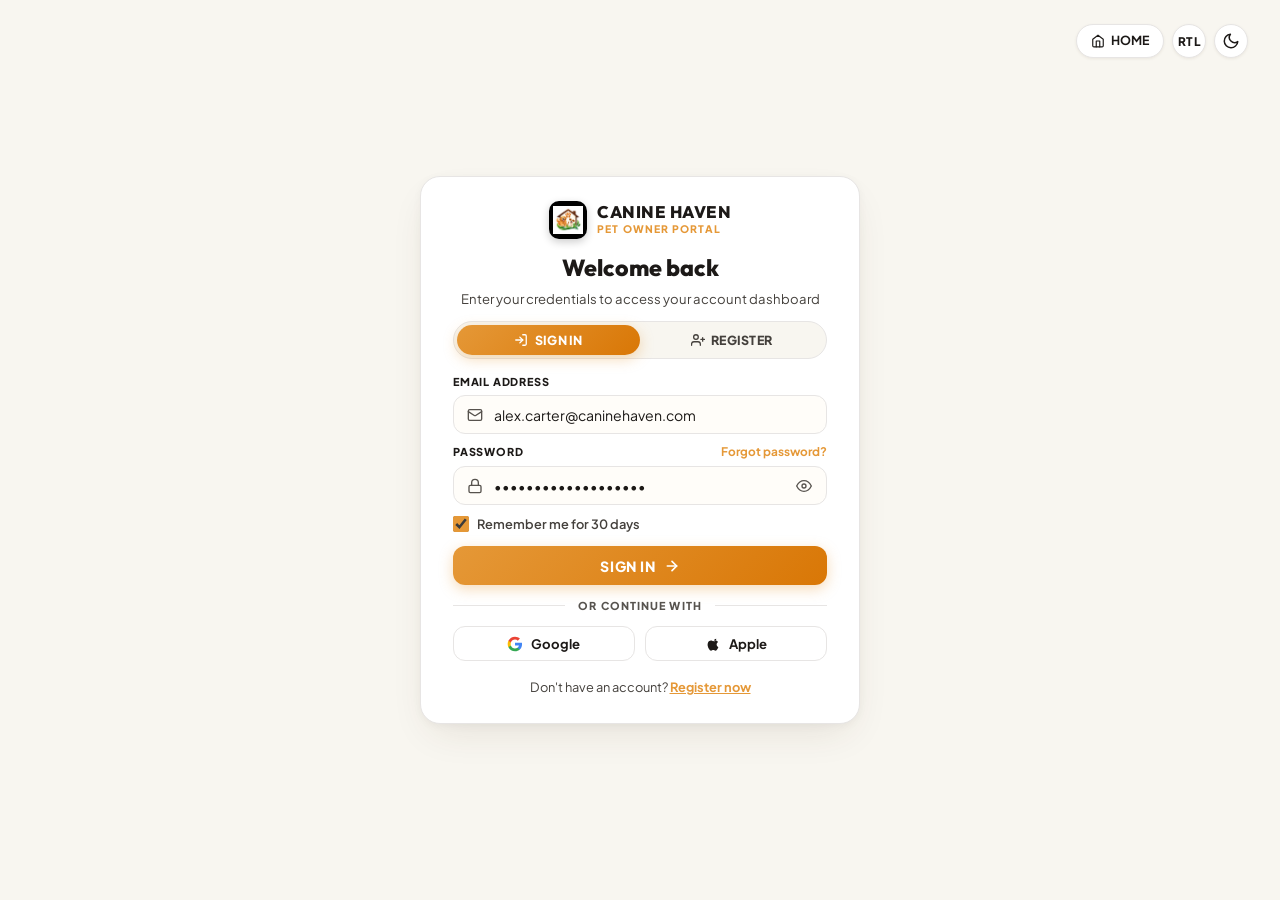
==== commit 46765a00: "update" ====
--- a/login.html
+++ b/login.html
@@ -41,29 +41,25 @@
       </svg>
       <span>HOME</span>
     </a>
-    <button type="button" class="auth-nav-pill rtl-toggle-btn" id="loginRtlToggleBtn" aria-label="Toggle RTL layout direction">
-      <svg viewBox="0 0 24 24" fill="none" stroke="currentColor" stroke-width="2" stroke-linecap="round" stroke-linejoin="round" aria-hidden="true">
-        <polyline points="16 3 21 8 16 13"></polyline>
-        <line x1="21" y1="8" x2="9" y2="8"></line>
-        <polyline points="8 21 3 16 8 11"></polyline>
-        <line x1="3" y1="16" x2="15" y2="16"></line>
-      </svg>
-      <span>RTL</span>
-    </button>
-    <button type="button" class="auth-nav-pill theme-toggle-btn auth-theme-toggle" id="loginThemeToggleBtn" aria-label="Toggle dark mode" aria-pressed="false">
-      <svg class="theme-icon icon-sun" viewBox="0 0 24 24" fill="none" stroke="currentColor" stroke-width="2" stroke-linecap="round" stroke-linejoin="round" aria-hidden="true">
-        <circle cx="12" cy="12" r="5"></circle>
-        <line x1="12" y1="1" x2="12" y2="3"></line>
-        <line x1="12" y1="21" x2="12" y2="23"></line>
-        <line x1="4.22" y1="4.22" x2="5.64" y2="5.64"></line>
-        <line x1="18.36" y1="18.36" x2="19.78" y2="19.78"></line>
-        <line x1="1" y1="12" x2="3" y2="12"></line>
-        <line x1="21" y1="12" x2="23" y2="12"></line>
-      </svg>
-      <svg class="theme-icon icon-moon" viewBox="0 0 24 24" fill="none" stroke="currentColor" stroke-width="2" stroke-linecap="round" stroke-linejoin="round" aria-hidden="true">
-        <path d="M21 12.79A9 9 0 1 1 11.21 3 7 7 0 0 0 21 12.79z"></path>
-      </svg>
-    </button>
+    <div class="login-top-bar-actions">
+      <button type="button" class="rtl-toggle-btn" id="loginRtlToggleBtn" aria-label="Toggle RTL layout direction">
+        <span>RTL</span>
+      </button>
+      <button type="button" class="theme-toggle-btn auth-theme-toggle" id="loginThemeToggleBtn" aria-label="Toggle dark mode" aria-pressed="false">
+        <svg class="theme-icon icon-sun" viewBox="0 0 24 24" fill="none" stroke="currentColor" stroke-width="2" stroke-linecap="round" stroke-linejoin="round" aria-hidden="true">
+          <circle cx="12" cy="12" r="5"></circle>
+          <line x1="12" y1="1" x2="12" y2="3"></line>
+          <line x1="12" y1="21" x2="12" y2="23"></line>
+          <line x1="4.22" y1="4.22" x2="5.64" y2="5.64"></line>
+          <line x1="18.36" y1="18.36" x2="19.78" y2="19.78"></line>
+          <line x1="1" y1="12" x2="3" y2="12"></line>
+          <line x1="21" y1="12" x2="23" y2="12"></line>
+        </svg>
+        <svg class="theme-icon icon-moon" viewBox="0 0 24 24" fill="none" stroke="currentColor" stroke-width="2" stroke-linecap="round" stroke-linejoin="round" aria-hidden="true">
+          <path d="M21 12.79A9 9 0 1 1 11.21 3 7 7 0 0 0 21 12.79z"></path>
+        </svg>
+      </button>
+    </div>
   </aside>
 
   <!-- Centered Login Card (Matching Screenshot 1 Model with Canine Haven Theme) -->
--- a/assets/css/style.css
+++ b/assets/css/style.css
@@ -832,7 +832,7 @@
   top: 0;
   right: 0;
   width: 100%;
-  max-width: 320px;
+  max-width: 340px;
   height: 100%;
   height: 100dvh;
   max-height: 100dvh;
@@ -859,7 +859,7 @@
 }
 
 .mobile-drawer-header {
-  padding: 0.75rem 1rem;
+  padding: 0.85rem 1.15rem;
   border-bottom: 1px solid var(--border-light);
   display: flex;
   align-items: center;
@@ -923,19 +923,19 @@
 }
 
 .mobile-drawer-body {
-  padding: 0.65rem 1rem 0.85rem;
-  display: flex;
-  flex-direction: column;
-  justify-content: space-between;
-  gap: 0.5rem;
+  padding: 1rem 1.15rem 1.25rem;
+  display: flex;
+  flex-direction: column;
+  gap: 1rem;
   flex: 1;
   min-height: 0;
+  overflow-y: auto;
 }
 
 .mobile-nav-list {
   display: flex;
   flex-direction: column;
-  gap: 0.15rem;
+  gap: 0.35rem;
   margin: 0;
   padding: 0;
   list-style: none;
@@ -945,27 +945,31 @@
   display: flex;
   align-items: center;
   justify-content: space-between;
-  padding: 0.45rem 0.75rem;
+  min-height: 44px;
+  padding: 0.65rem 0.95rem;
+  font-size: 0.95rem;
+  font-weight: 600;
+  color: var(--text-main);
+  border-radius: var(--radius-md);
+  text-decoration: none;
+  transition: background-color var(--transition-fast), color var(--transition-fast);
+}
+
+.mobile-nav-link:hover,
+.mobile-nav-link.active {
+  background-color: rgba(229, 152, 55, 0.12);
+  color: var(--color-primary);
+  font-weight: 700;
+}
+
+.mobile-drawer .dash-menu-link {
+  display: flex;
+  align-items: center;
+  justify-content: space-between;
+  min-height: 44px;
+  padding: 0.65rem 0.95rem;
   font-size: 0.92rem;
   font-weight: 600;
-  color: var(--text-main);
-  border-radius: var(--radius-sm);
-  transition: background-color var(--transition-fast), color var(--transition-fast);
-}
-
-.mobile-nav-link:hover,
-.mobile-nav-link.active {
-  background-color: rgba(229, 152, 55, 0.1);
-  color: var(--color-primary);
-}
-
-.mobile-drawer .dash-menu-link {
-  display: flex;
-  align-items: center;
-  justify-content: space-between;
-  padding: 0.45rem 0.75rem;
-  font-size: 0.88rem;
-  font-weight: 700;
   color: var(--text-main);
   border-radius: var(--radius-md);
   text-decoration: none;
@@ -976,6 +980,7 @@
 .mobile-drawer .dash-menu-link.active {
   background-color: rgba(229, 152, 55, 0.12);
   color: var(--color-primary);
+  font-weight: 700;
 }
 
 html[data-theme="dark"] .mobile-drawer .dash-menu-link {
@@ -993,11 +998,12 @@
   align-items: center;
   justify-content: space-between;
   width: 100%;
-  padding: 0.45rem 0.75rem;
-  font-size: 0.92rem;
+  min-height: 44px;
+  padding: 0.65rem 0.95rem;
+  font-size: 0.95rem;
   font-weight: 600;
   color: var(--text-main);
-  border-radius: var(--radius-sm);
+  border-radius: var(--radius-md);
   background: transparent;
   border: none;
   cursor: pointer;
@@ -1006,7 +1012,7 @@
 
 .mobile-accordion-header:hover,
 .mobile-accordion-header.active {
-  background-color: rgba(229, 152, 55, 0.1);
+  background-color: rgba(229, 152, 55, 0.12);
   color: var(--color-primary);
   font-weight: 700;
 }
@@ -1022,8 +1028,8 @@
 }
 
 .mobile-accordion-chevron {
-  width: 15px;
-  height: 15px;
+  width: 16px;
+  height: 16px;
   transition: transform var(--transition-fast);
 }
 
@@ -1034,9 +1040,10 @@
 .mobile-accordion-content {
   display: none;
   flex-direction: column;
-  gap: 0.15rem;
-  padding-left: 0.75rem;
-  margin-top: 0.15rem;
+  gap: 0.25rem;
+  padding-left: 0.85rem;
+  margin: 0.25rem 0 0.4rem 0.65rem;
+  border-left: 2px solid rgba(229, 152, 55, 0.25);
 }
 
 .mobile-accordion-content.is-open {
@@ -1044,11 +1051,14 @@
 }
 
 .mobile-sub-link {
-  padding: 0.35rem 0.65rem;
-  font-size: 0.85rem;
-  font-weight: 500;
+  display: flex;
+  align-items: center;
+  padding: 0.5rem 0.85rem;
+  font-size: 0.88rem;
+  font-weight: 600;
   color: var(--text-muted);
   border-radius: var(--radius-sm);
+  text-decoration: none;
   transition: all var(--transition-fast);
 }
 
@@ -1065,11 +1075,14 @@
 }
 
 .mobile-drawer-controls {
-  padding-top: 0.5rem;
-  border-top: 1px solid var(--border-light);
-  display: flex;
-  flex-direction: column;
-  gap: 0.25rem;
+  margin-top: auto;
+  background-color: var(--bg-surface-alt);
+  border: 1px solid var(--border-light);
+  border-radius: var(--radius-lg);
+  padding: 0.65rem 0.95rem;
+  display: flex;
+  flex-direction: column;
+  gap: 0.35rem;
   flex-shrink: 0;
 }
 
@@ -1077,13 +1090,18 @@
   display: flex;
   align-items: center;
   justify-content: space-between;
-  padding: 0.18rem 0;
+  padding: 0.35rem 0;
+}
+
+.mobile-control-row:not(:last-child) {
+  border-bottom: 1px solid var(--border-light);
+  padding-bottom: 0.45rem;
 }
 
 .mobile-control-label {
-  font-size: 0.82rem;
+  font-size: 0.85rem;
   font-weight: 600;
-  color: var(--text-muted);
+  color: var(--text-main);
 }
 
 .mobile-drawer-controls .theme-toggle-btn {
@@ -1103,8 +1121,9 @@
 .mobile-drawer-actions {
   display: flex;
   flex-direction: column;
-  gap: 0.35rem;
-  margin-top: 0.4rem;
+  gap: 0.45rem;
+  margin-top: 0.5rem;
+  flex-shrink: 0;
 }
 
 .mobile-btn-cta {
@@ -1113,10 +1132,10 @@
   align-items: center;
   justify-content: center;
   gap: 0.45rem;
-  padding: 0.45rem 0.85rem;
-  height: 38px;
-  min-height: 38px;
-  font-size: 0.88rem;
+  padding: 0.55rem 0.85rem;
+  height: 42px;
+  min-height: 42px;
+  font-size: 0.9rem;
   font-weight: 700;
   border-radius: var(--radius-md);
   background-color: var(--color-primary);
@@ -1135,17 +1154,18 @@
   display: flex;
   align-items: center;
   justify-content: center;
-  gap: 0.4rem;
-  padding: 0.4rem 0.85rem;
-  height: 36px;
-  min-height: 36px;
-  font-size: 0.82rem;
-  font-weight: 600;
+  gap: 0.45rem;
+  padding: 0.55rem 0.85rem;
+  height: 42px;
+  min-height: 42px;
+  font-size: 0.9rem;
+  font-weight: 700;
   border-radius: var(--radius-md);
-  background-color: var(--bg-surface-alt);
+  background-color: var(--bg-surface);
   border: 1px solid var(--border-light);
   color: var(--text-main);
   text-decoration: none;
+  transition: all var(--transition-fast);
 }
 
 .mobile-btn-login:hover {
@@ -1153,7 +1173,7 @@
   color: var(--color-primary);
 }
 
-@media (max-height: 720px) {
+@media (max-height: 500px) {
   .mobile-drawer-header {
     padding: 0.55rem 0.85rem;
   }
@@ -1198,10 +1218,19 @@
    HOME 1: SECTION 1 - HERO SECTION (Asymmetric High Impact)
    ========================================================================== */
 .hero-section {
-  padding-top: calc(var(--header-height) + 2rem);
-  padding-bottom: 3.5rem;
+  min-height: 100vh;
+  min-height: 100dvh;
+  display: flex;
+  align-items: center;
+  padding-top: calc(var(--header-height) + 1.5rem);
+  padding-bottom: 2.5rem;
   position: relative;
   overflow: hidden;
+  box-sizing: border-box;
+}
+
+.hero-section > .container {
+  width: 100%;
 }
 
 .hero-grid {
@@ -2857,10 +2886,22 @@
 /* --- Section 1: Hero Panorama & Floating Ribbon --- */
 .hero-resort {
   position: relative;
-  padding-top: calc(var(--header-height) + 5rem);
-  padding-bottom: 6rem;
+  min-height: 100vh;
+  min-height: 100dvh;
+  display: flex;
+  align-items: center;
+  justify-content: center;
+  padding-top: calc(var(--header-height) + 2rem);
+  padding-bottom: 3rem;
   background-color: #000000;
   overflow: hidden;
+  box-sizing: border-box;
+}
+
+.hero-resort-content {
+  position: relative;
+  z-index: 2;
+  width: 100%;
 }
 
 .hero-resort-bg {
@@ -3487,18 +3528,19 @@
    ========================================================================== */
 .page-hero-banner {
   position: relative;
-  overflow: hidden;
-  padding-top: calc(var(--header-height) + 4.25rem);
-  padding-bottom: 4.75rem;
+  min-height: 520px;
+  padding-top: calc(var(--header-height) + 2.5rem);
+  padding-bottom: 2.75rem;
   background-size: cover;
   background-position: center;
   background-repeat: no-repeat;
   display: flex;
-  align-items: center;
+  flex-direction: column;
   justify-content: center;
+  align-items: center;
   text-align: center;
-  min-height: 440px;
   border-bottom: 1px solid var(--border-light);
+  box-sizing: border-box;
 }
 
 .page-hero-overlay {
@@ -3522,6 +3564,9 @@
 .page-hero-container {
   position: relative;
   z-index: 2;
+  width: 100%;
+  margin-top: auto;
+  margin-bottom: auto;
   display: flex;
   flex-direction: column;
   align-items: center;
@@ -4438,17 +4483,6 @@
   color: #e2e8f0;
   text-transform: uppercase;
   letter-spacing: 0.04em;
-}
-
-color: var(--color-primary);
-}
-
-.spec-ribbon-lbl {
-  font-size: 0.75rem;
-  font-weight: 700;
-  color: var(--text-subtle);
-  text-transform: uppercase;
-  letter-spacing: 0.05em;
 }
 
 /* --- Section 2: Play Zones 3-Column Strip --- */
@@ -4791,9 +4825,50 @@
   z-index: 20;
 }
 
+.login-top-bar-actions {
+  display: flex;
+  align-items: center;
+  gap: 0.5rem;
+}
+
+.login-top-bar .rtl-toggle-btn,
+.login-top-bar .theme-toggle-btn {
+  width: 34px;
+  height: 34px;
+  min-width: 34px;
+  min-height: 34px;
+  border-radius: var(--radius-full);
+  display: inline-flex;
+  align-items: center;
+  justify-content: center;
+  padding: 0;
+  font-size: 0.74rem;
+  font-weight: 800;
+  letter-spacing: 0.04em;
+  background-color: var(--bg-surface);
+  border: 1px solid var(--border-light);
+  color: var(--text-main);
+  box-shadow: var(--shadow-sm);
+  cursor: pointer;
+  box-sizing: border-box;
+  transition: all var(--transition-fast);
+}
+
+.login-top-bar .rtl-toggle-btn:hover,
+.login-top-bar .theme-toggle-btn:hover {
+  border-color: var(--color-primary);
+  color: var(--color-primary);
+  background-color: rgba(229, 152, 55, 0.08);
+}
+
 [dir="rtl"] .login-top-bar {
   right: auto;
   left: 2rem;
+}
+
+[dir="rtl"] .btn-auth-primary-submit svg,
+[dir="rtl"] .auth-tab-btn svg {
+  transform: scaleX(-1);
 }
 
 .auth-nav-pill {
--- a/assets/css/responsive.css
+++ b/assets/css/responsive.css
@@ -136,12 +136,13 @@
     height: 380px;
   }
   .page-hero-banner {
-    padding-top: calc(var(--header-height) + 3.25rem);
-    padding-bottom: 3.75rem;
-    min-height: 390px;
+    min-height: 500px;
+    height: auto;
+    padding-top: calc(var(--header-height) + 2rem);
+    padding-bottom: 2.25rem;
   }
   .page-hero-banner .section-title {
-    font-size: 2.25rem;
+    font-size: 2.15rem;
   }
 }
 
@@ -163,6 +164,16 @@
 
   .brand-tagline {
     font-size: 0.65rem;
+  }
+
+  .page-hero-banner {
+    min-height: 480px;
+    height: auto;
+    padding-top: calc(var(--header-height) + 1.85rem);
+    padding-bottom: 2rem;
+  }
+  .page-hero-banner .section-title {
+    font-size: 1.85rem;
   }
 
   .campus-section,
@@ -378,15 +389,42 @@
   }
 
   .page-hero-banner {
-    padding-top: calc(var(--header-height) + 2.5rem);
-    padding-bottom: 3.25rem;
-    min-height: 350px;
+    min-height: 460px;
+    height: auto !important;
+    padding-top: calc(var(--header-height) + 1.5rem) !important;
+    padding-bottom: 2rem !important;
+  }
+  .page-hero-banner .section-tag {
+    font-size: 0.72rem;
+    padding: 0.32rem 0.8rem;
+    margin-bottom: 0.65rem;
   }
   .page-hero-banner .section-title {
-    font-size: 1.75rem;
+    font-size: 1.55rem;
+    line-height: 1.25;
+    margin-bottom: 0.65rem;
   }
   .page-hero-banner .section-desc {
-    font-size: 0.95rem;
+    font-size: 0.88rem;
+    line-height: 1.5;
+    margin-bottom: 1rem;
+    max-width: 95%;
+  }
+  .page-hero-pills {
+    margin-top: 1rem;
+    gap: 0.45rem;
+  }
+  .hero-mini-pill {
+    padding: 0.38rem 0.8rem;
+    font-size: 0.76rem;
+  }
+  .service-jump-links {
+    margin-top: 1rem;
+    gap: 0.45rem;
+  }
+  .jump-pill {
+    padding: 0.38rem 0.8rem;
+    font-size: 0.76rem;
   }
 
   .hero-trust-row {
@@ -724,7 +762,21 @@
 @media (max-width: 480px) {
   .facility-spec-ribbon {
     grid-template-columns: 1fr 1fr;
-    gap: 0.65rem;
+    gap: 0.55rem;
+    margin-top: 1rem;
+    width: 100%;
+    max-width: 420px;
+  }
+  .spec-ribbon-item {
+    padding: 0.65rem 0.5rem;
+    border-radius: var(--radius-md);
+  }
+  .spec-ribbon-val {
+    font-size: 1.18rem;
+  }
+  .spec-ribbon-lbl {
+    font-size: 0.68rem;
+    letter-spacing: 0.02em;
   }
 }
 
@@ -851,24 +903,33 @@
     left: auto !important;
     width: 100% !important;
     max-width: 440px !important;
-    margin: 0 auto 0.55rem auto !important;
+    margin: 0 auto 0.75rem auto !important;
     display: flex !important;
     align-items: center !important;
-    justify-content: flex-end !important;
+    justify-content: space-between !important;
+    padding: 0 0.25rem !important;
+  }
+  .login-top-bar-actions {
+    display: flex !important;
+    align-items: center !important;
     gap: 0.45rem !important;
   }
   [dir="rtl"] .login-top-bar {
-    justify-content: flex-start !important;
+    justify-content: space-between !important;
   }
   .auth-nav-pill {
     height: 32px !important;
     padding: 0 0.75rem !important;
     font-size: 0.75rem !important;
   }
-  .auth-nav-pill.auth-theme-toggle {
+  .login-top-bar .rtl-toggle-btn,
+  .login-top-bar .theme-toggle-btn {
     width: 32px !important;
     height: 32px !important;
+    min-width: 32px !important;
+    min-height: 32px !important;
     padding: 0 !important;
+    font-size: 0.72rem !important;
   }
   .login-card-container {
     padding: 1.35rem 1.25rem 1.15rem !important;
@@ -1192,10 +1253,15 @@
     flex-direction: column;
     align-items: center;
     width: 100%;
+    max-width: 400px;
+    margin: 1rem auto 0;
+    gap: 0.5rem;
   }
   .contact-ribbon-pill {
     width: 100%;
     justify-content: center;
+    padding: 0.45rem 0.85rem;
+    font-size: 0.78rem;
   }
   .contact-map-wrapper {
     height: 300px;
